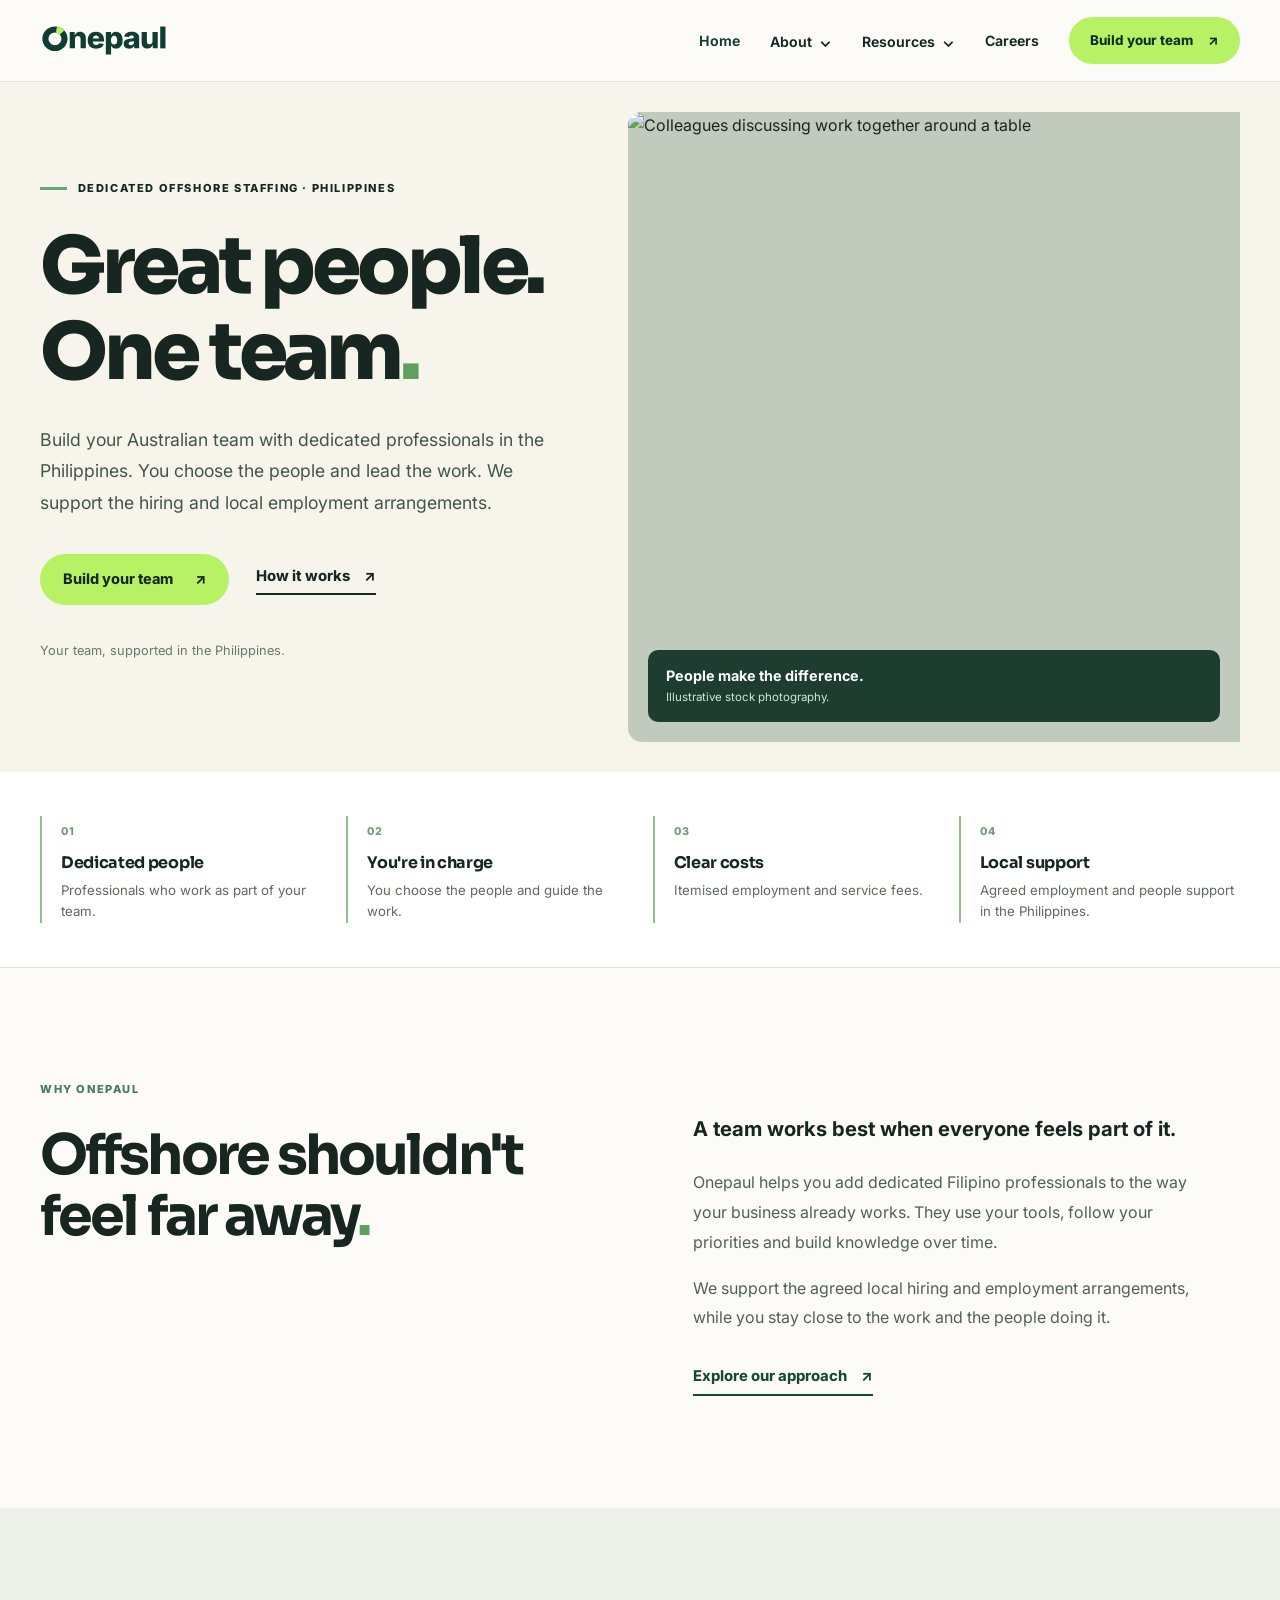
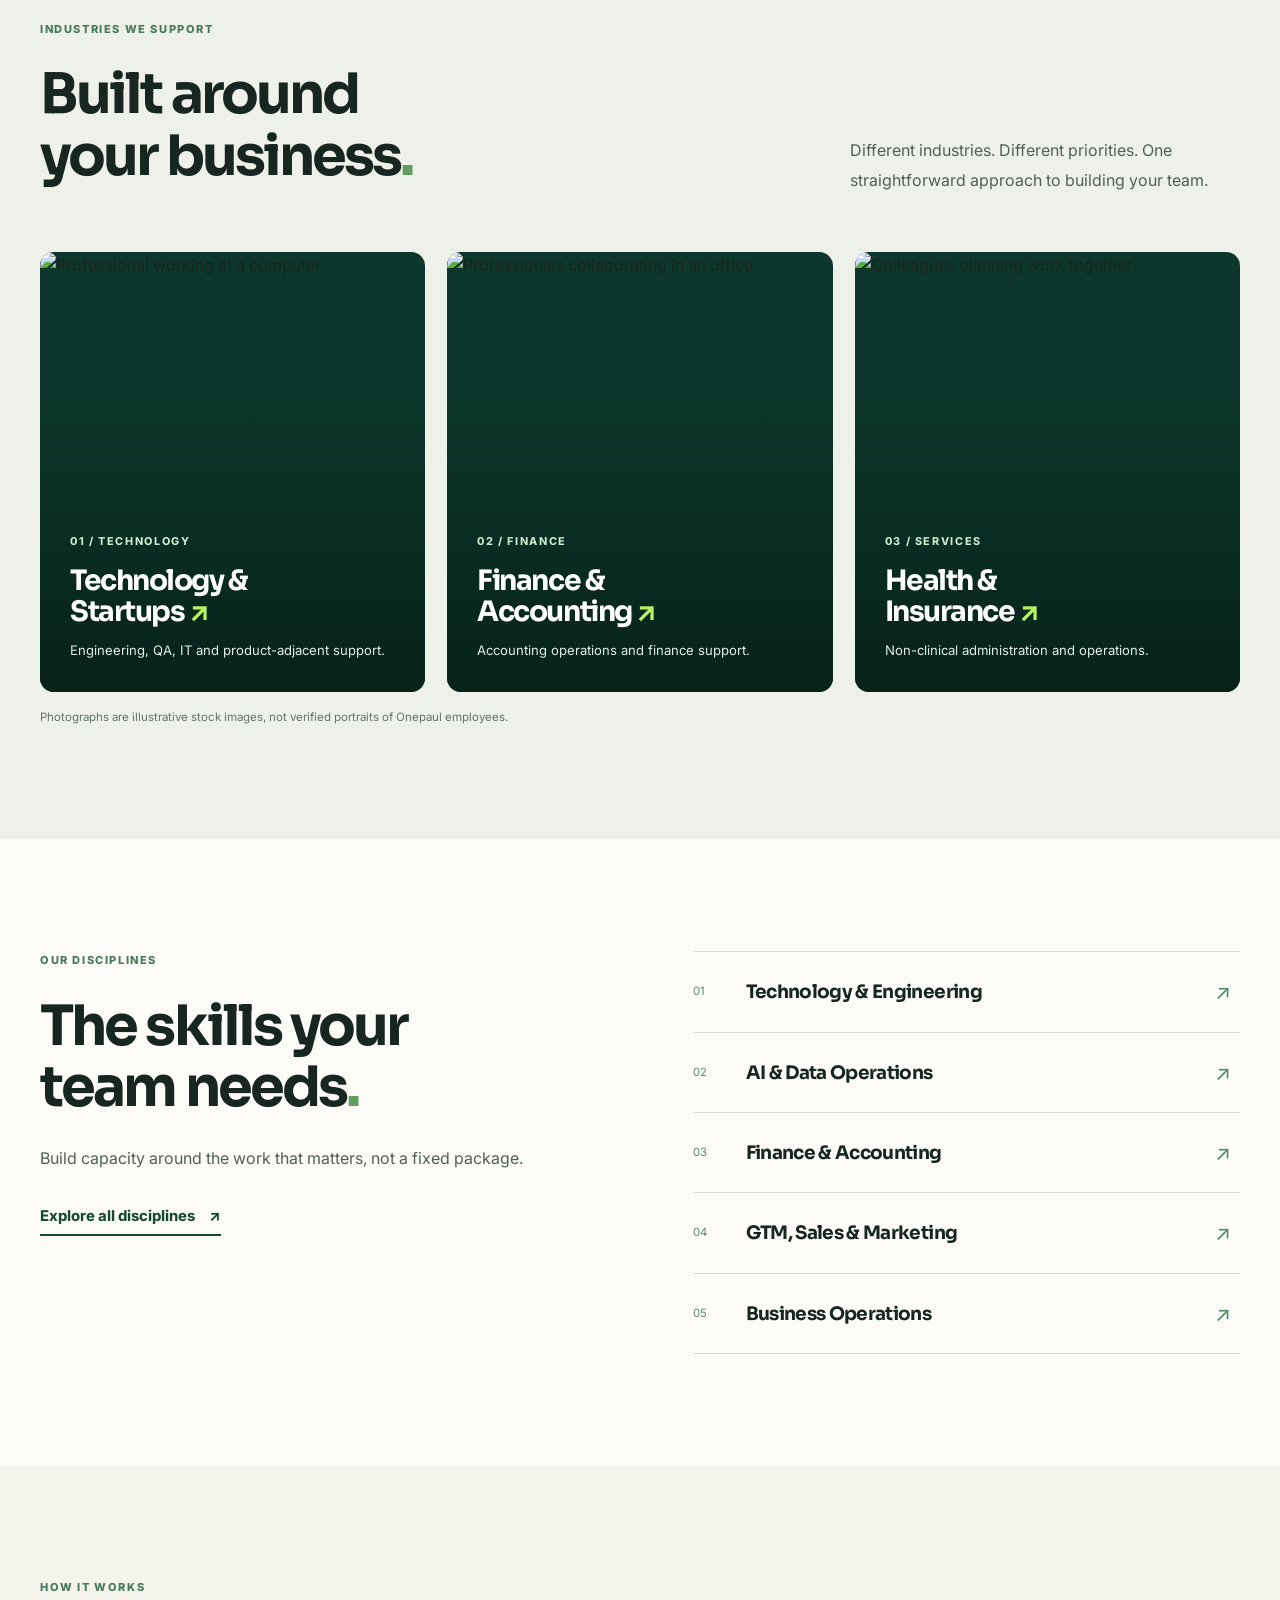
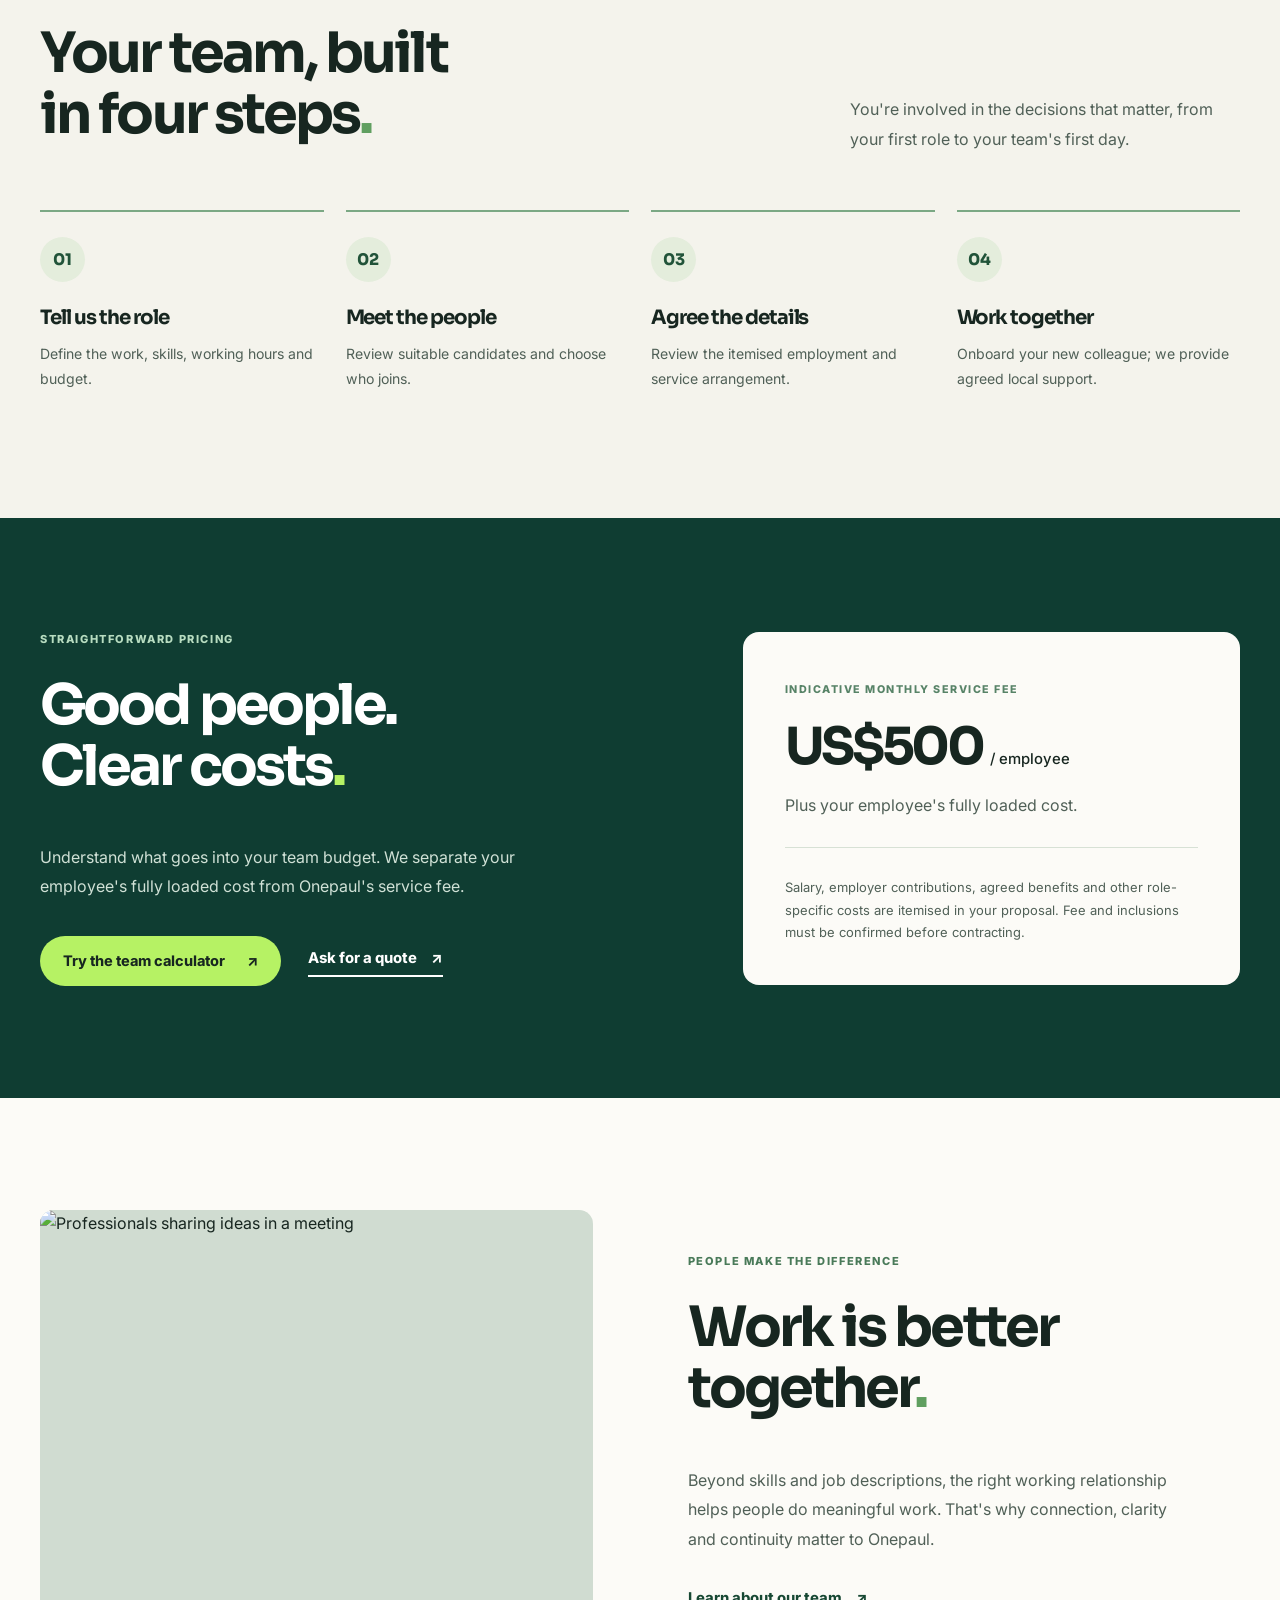
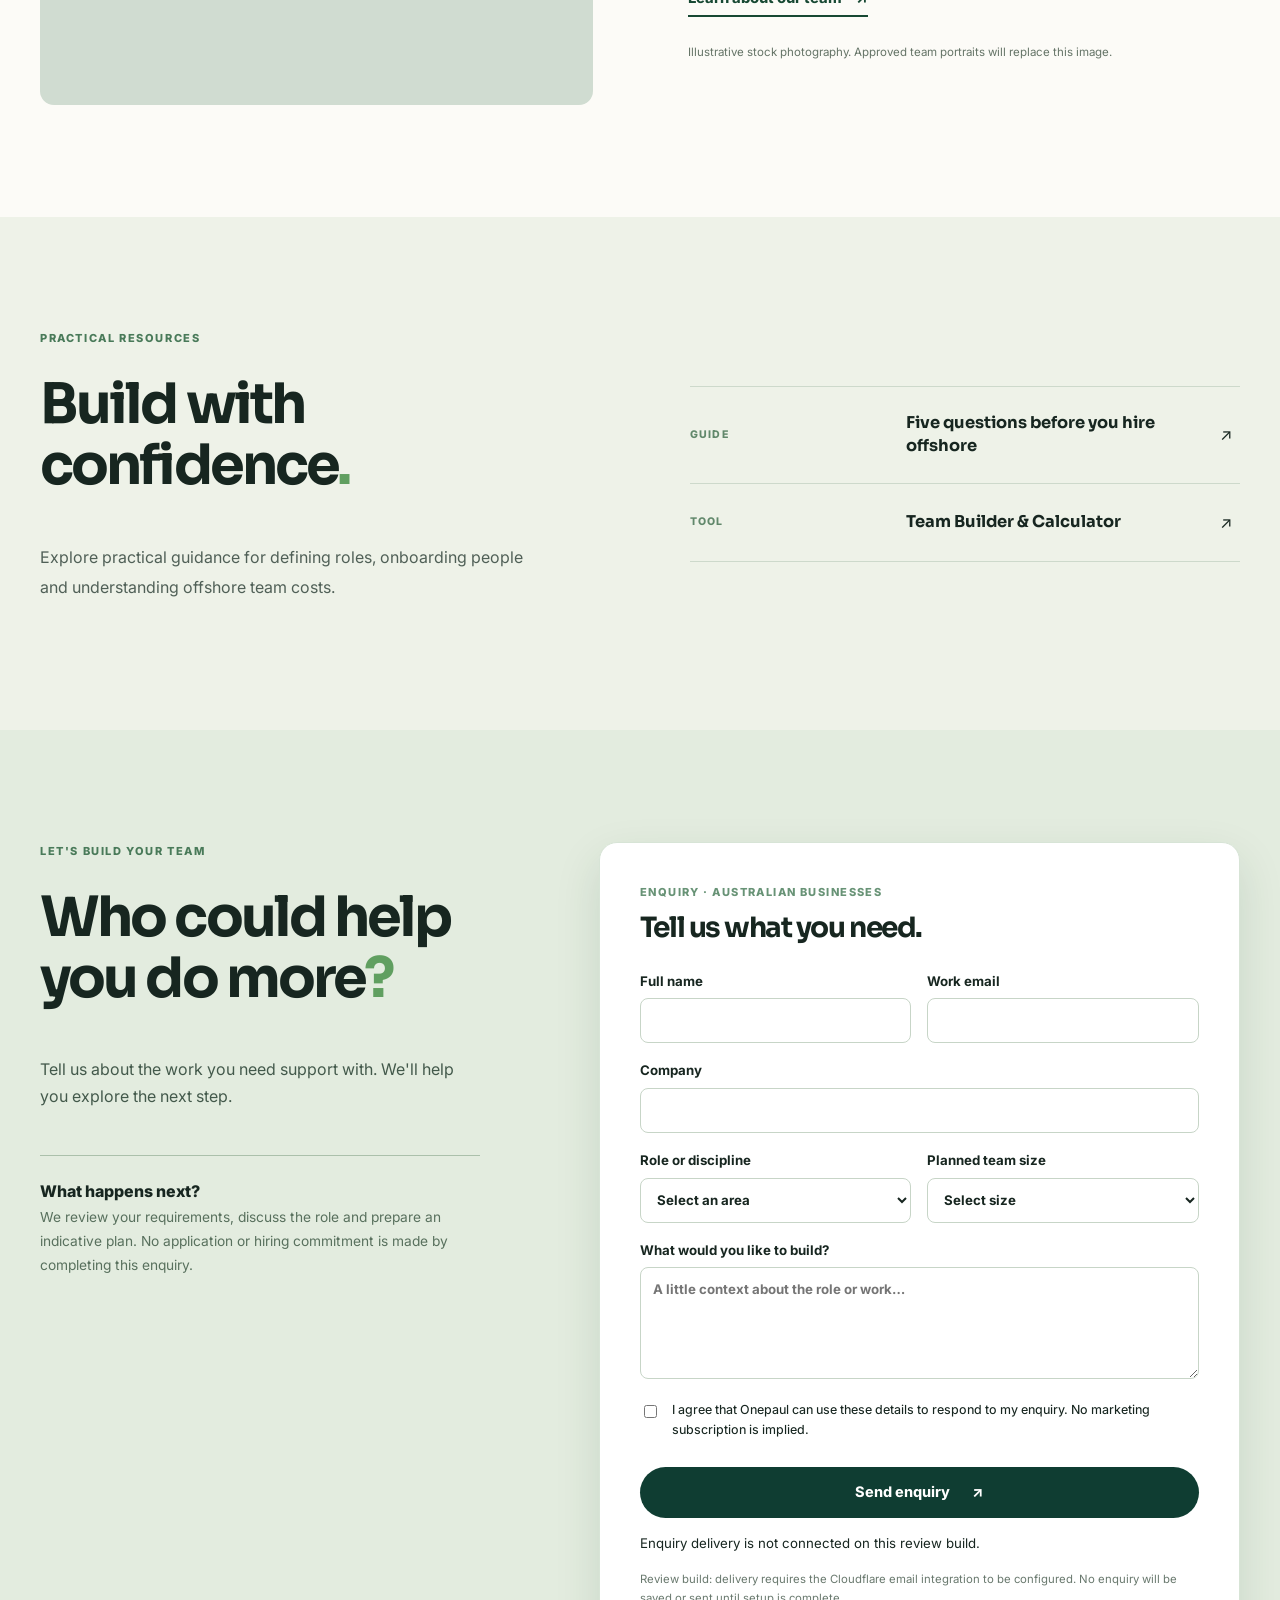
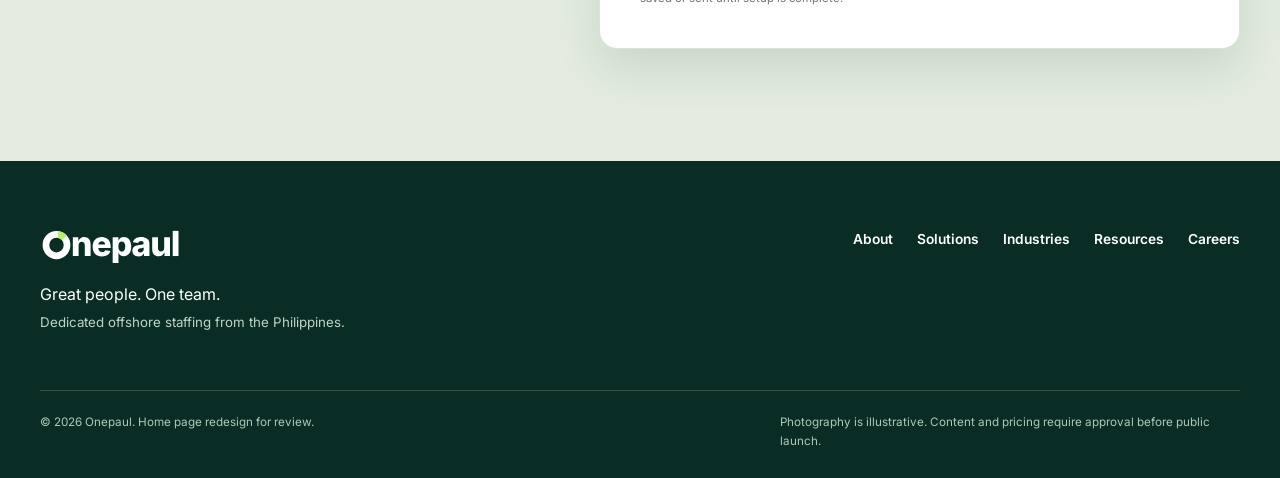
==== index.html @ d045f64d "Prepare homepage canonical, social metadata and organisation schema for marketing" ====
<!doctype html>
<html lang="en-AU"><head>
<meta charset="utf-8"><meta name="viewport" content="width=device-width, initial-scale=1">
<meta name="theme-color" content="#0f3d32">
<title>Dedicated Offshore Staffing in the Philippines | Onepaul</title>
<meta name="description" content="Build your Australian team with dedicated professionals in the Philippines. Onepaul helps you hire, employ and support the right people.">
<meta property="og:type" content="website"><meta property="og:title" content="Onepaul | Great people. One team."><meta property="og:description" content="Dedicated offshore staffing, built around your business.">
<link rel="canonical" href="https://onepaul.net/">
<meta property="og:url" content="https://onepaul.net/">
<meta property="og:site_name" content="Onepaul">
<meta property="og:locale" content="en_AU">
<meta name="twitter:card" content="summary">
<link rel="preconnect" href="https://images.pexels.com" crossorigin>
<script type="application/ld+json">{"@context":"https://schema.org","@type":"Organization","name":"Onepaul","url":"https://onepaul.net/","description":"Dedicated offshore staffing connecting Australian businesses with Philippines-based professionals."}</script>
<link rel="icon" type="image/svg+xml" href="/assets/brandmark.svg">
<link rel="preconnect" href="https://fonts.googleapis.com"><link rel="preconnect" href="https://fonts.gstatic.com" crossorigin>
<link href="https://fonts.googleapis.com/css2?family=Inter:wght@400;500;600;700&family=Sora:wght@400;500;600;700;800&display=swap" rel="stylesheet">
<link rel="stylesheet" href="/home-redesign.css?v=1">
<script src="/home-redesign.js?v=1" defer></script>
</head><body>
<a class="skip-link" href="#main">Skip to content</a>
<header class="site-header">
  <div class="wrap header-inner">
    <a href="/" class="logo" aria-label="Onepaul, home"><img src="/assets/logo.svg" width="154" height="39" alt="Onepaul"></a>
    <button id="mobile-menu" class="mobile-trigger" type="button" aria-expanded="false" aria-controls="primary-nav"><span>Menu</span><span aria-hidden="true">☰</span></button>
    <nav id="primary-nav" aria-label="Main navigation">
      <a class="nav-link current" href="/" aria-current="page">Home</a>
      <details class="nav-group">
        <summary>About <span aria-hidden="true">⌄</span></summary>
        <div class="nav-panel">
          <div><span class="nav-label">OUR COMPANY</span><a href="/about/">About Onepaul</a><a href="/about/team/">Our Team</a><a href="/about/solutions/">Our Solutions</a><a href="/about/disciplines/">Our Disciplines</a></div>
          <div><span class="nav-label">INDUSTRIES</span><a href="/about/industries/">All industries</a><a href="/about/industries/technology-startups/">Technology &amp; Startups</a><a href="/about/industries/finance-accounting/">Finance &amp; Accounting</a><a href="/about/industries/health-insurance/">Health &amp; Insurance</a></div>
        </div>
      </details>
      <details class="nav-group resources-group">
        <summary>Resources <span aria-hidden="true">⌄</span></summary>
        <div class="nav-panel">
          <div><span class="nav-label">TOOLS &amp; IDEAS</span><a href="/resources/">Resources overview</a><a href="/resources/articles/">Articles &amp; Insights</a><a href="/resources/case-studies/">Case Studies</a><a href="/resources/team-builder/">Team Builder &amp; Calculator</a></div>
        </div>
      </details>
      <a class="nav-link" href="/careers/">Careers</a>
      <a class="nav-cta" href="#start">Build your team <span aria-hidden="true">↗</span></a>
    </nav>
  </div>
</header>
<main id="main">
<section class="hero" aria-labelledby="hero-title">
  <div class="wrap hero-grid">
    <div class="hero-copy">
      <p class="eyebrow"><span class="eyebrow-line"></span> DEDICATED OFFSHORE STAFFING · PHILIPPINES</p>
      <h1 id="hero-title">Great people.<br>One team<span class="dot">.</span></h1>
      <p class="hero-intro">Build your Australian team with dedicated professionals in the Philippines. You choose the people and lead the work. We support the hiring and local employment arrangements.</p>
      <div class="hero-actions"><a href="#start" class="btn btn-lime">Build your team <span aria-hidden="true">↗</span></a><a class="link-arrow" href="#how">How it works <span aria-hidden="true">↗</span></a></div>
      <p class="hero-note">Your team, supported in the Philippines.</p>
    </div>
    <div class="hero-visual">
      <img src="https://images.pexels.com/photos/7868973/pexels-photo-7868973.jpeg?auto=compress&amp;cs=tinysrgb&amp;w=1400" alt="Colleagues discussing work together around a table" fetchpriority="high">
      <div class="photo-caption">People make the difference. <span>Illustrative stock photography.</span></div>
    </div>
  </div>
</section>
<section class="benefits" aria-label="Why businesses choose Onepaul">
  <div class="wrap benefit-grid">
    <div><span class="benefit-number">01</span><h2>Dedicated people</h2><p>Professionals who work as part of your team.</p></div>
    <div><span class="benefit-number">02</span><h2>You're in charge</h2><p>You choose the people and guide the work.</p></div>
    <div><span class="benefit-number">03</span><h2>Clear costs</h2><p>Itemised employment and service fees.</p></div>
    <div><span class="benefit-number">04</span><h2>Local support</h2><p>Agreed employment and people support in the Philippines.</p></div>
  </div>
</section>
<section class="section section-why" id="why">
  <div class="wrap editorial-split">
    <div><p class="eyebrow dark">WHY ONEPAUL</p><h2>Offshore shouldn't<br>feel far away<span class="green-dot">.</span></h2></div>
    <div><p class="lead">A team works best when everyone feels part of it.</p><p>Onepaul helps you add dedicated Filipino professionals to the way your business already works. They use your tools, follow your priorities and build knowledge over time.</p><p>We support the agreed local hiring and employment arrangements, while you stay close to the work and the people doing it.</p><a class="inline-link" href="/about/solutions/">Explore our approach <span aria-hidden="true">↗</span></a></div>
  </div>
</section>
<section class="section industries" id="industries">
  <div class="wrap"><div class="section-heading"><div><p class="eyebrow dark">INDUSTRIES WE SUPPORT</p><h2>Built around<br>your business<span class="green-dot">.</span></h2></div><p>Different industries. Different priorities. One straightforward approach to building your team.</p></div>
    <div class="industry-grid">
      <a href="/about/industries/technology-startups/" class="industry-card"><img loading="lazy" src="https://images.pexels.com/photos/3866432/pexels-photo-3866432.jpeg?auto=compress&amp;cs=tinysrgb&amp;w=950" alt="Professional working at a computer"><div class="industry-card-copy"><span>01 / TECHNOLOGY</span><h3>Technology &amp;<br>Startups <span aria-hidden="true">↗</span></h3><p>Engineering, QA, IT and product-adjacent support.</p></div></a>
      <a href="/about/industries/finance-accounting/" class="industry-card"><img loading="lazy" src="https://images.pexels.com/photos/7640739/pexels-photo-7640739.jpeg?auto=compress&amp;cs=tinysrgb&amp;w=950" alt="Professionals collaborating in an office"><div class="industry-card-copy"><span>02 / FINANCE</span><h3>Finance &amp;<br>Accounting <span aria-hidden="true">↗</span></h3><p>Accounting operations and finance support.</p></div></a>
      <a href="/about/industries/health-insurance/" class="industry-card"><img loading="lazy" src="https://images.pexels.com/photos/8463175/pexels-photo-8463175.jpeg?auto=compress&amp;cs=tinysrgb&amp;w=950" alt="Colleagues planning work together"><div class="industry-card-copy"><span>03 / SERVICES</span><h3>Health &amp;<br>Insurance <span aria-hidden="true">↗</span></h3><p>Non-clinical administration and operations.</p></div></a>
    </div><p class="photo-legal">Photographs are illustrative stock images, not verified portraits of Onepaul employees.</p>
  </div>
</section>
<section class="section disciplines" id="disciplines">
  <div class="wrap editorial-split"><div><p class="eyebrow dark">OUR DISCIPLINES</p><h2>The skills your<br>team needs<span class="green-dot">.</span></h2><p>Build capacity around the work that matters, not a fixed package.</p><a href="/about/disciplines/" class="inline-link">Explore all disciplines <span aria-hidden="true">↗</span></a></div>
  <div class="discipline-list"><a href="/about/disciplines/"><span>01</span><strong>Technology &amp; Engineering</strong><span aria-hidden="true">↗</span></a><a href="/about/disciplines/"><span>02</span><strong>AI &amp; Data Operations</strong><span aria-hidden="true">↗</span></a><a href="/about/disciplines/"><span>03</span><strong>Finance &amp; Accounting</strong><span aria-hidden="true">↗</span></a><a href="/about/disciplines/"><span>04</span><strong>GTM, Sales &amp; Marketing</strong><span aria-hidden="true">↗</span></a><a href="/about/disciplines/"><span>05</span><strong>Business Operations</strong><span aria-hidden="true">↗</span></a></div></div>
</section>
<section class="section process" id="how"><div class="wrap">
  <div class="section-heading"><div><p class="eyebrow dark">HOW IT WORKS</p><h2>Your team, built<br>in four steps<span class="green-dot">.</span></h2></div><p>You're involved in the decisions that matter, from your first role to your team's first day.</p></div>
  <div class="steps"><div><span>01</span><h3>Tell us the role</h3><p>Define the work, skills, working hours and budget.</p></div><div><span>02</span><h3>Meet the people</h3><p>Review suitable candidates and choose who joins.</p></div><div><span>03</span><h3>Agree the details</h3><p>Review the itemised employment and service arrangement.</p></div><div><span>04</span><h3>Work together</h3><p>Onboard your new colleague; we provide agreed local support.</p></div></div>
</div></section>
<section class="section costs" id="pricing"><div class="wrap cost-layout"><div><p class="eyebrow light">STRAIGHTFORWARD PRICING</p><h2>Good people.<br>Clear costs<span class="dot">.</span></h2><p>Understand what goes into your team budget. We separate your employee's fully loaded cost from Onepaul's service fee.</p><div class="cost-actions"><a class="btn btn-lime" href="/resources/team-builder/">Try the team calculator <span aria-hidden="true">↗</span></a><a class="light-link" href="#start">Ask for a quote <span aria-hidden="true">↗</span></a></div></div>
<div class="price-card"><span>INDICATIVE MONTHLY SERVICE FEE</span><strong>US$500 <small>/ employee</small></strong><p>Plus your employee's fully loaded cost.</p><hr><p class="price-small">Salary, employer contributions, agreed benefits and other role-specific costs are itemised in your proposal. Fee and inclusions must be confirmed before contracting.</p></div></div></section>
<section class="section people"><div class="wrap people-layout"><div class="people-image"><img loading="lazy" src="https://images.pexels.com/photos/7640413/pexels-photo-7640413.jpeg?auto=compress&amp;cs=tinysrgb&amp;w=1150" alt="Professionals sharing ideas in a meeting"></div><div><p class="eyebrow dark">PEOPLE MAKE THE DIFFERENCE</p><h2>Work is better<br>together<span class="green-dot">.</span></h2><p>Beyond skills and job descriptions, the right working relationship helps people do meaningful work. That's why connection, clarity and continuity matter to Onepaul.</p><a href="/about/team/" class="inline-link">Learn about our team <span aria-hidden="true">↗</span></a><p class="photo-legal">Illustrative stock photography. Approved team portraits will replace this image.</p></div></div></section>
<section class="section insight"><div class="wrap insight-layout"><div><p class="eyebrow dark">PRACTICAL RESOURCES</p><h2>Build with<br>confidence<span class="green-dot">.</span></h2><p>Explore practical guidance for defining roles, onboarding people and understanding offshore team costs.</p></div><div class="resource-links"><a href="/resources/articles/"><span>GUIDE</span><strong>Five questions before you hire offshore</strong><span aria-hidden="true">↗</span></a><a href="/resources/team-builder/"><span>TOOL</span><strong>Team Builder &amp; Calculator</strong><span aria-hidden="true">↗</span></a></div></div></section>
<section class="section contact" id="start"><div class="wrap contact-layout"><div><p class="eyebrow dark">LET'S BUILD YOUR TEAM</p><h2>Who could help<br>you do more<span class="green-dot">?</span></h2><p>Tell us about the work you need support with. We'll help you explore the next step.</p><div class="contact-guide"><strong>What happens next?</strong><p>We review your requirements, discuss the role and prepare an indicative plan. No application or hiring commitment is made by completing this enquiry.</p></div></div>
<div class="form-card">
  <p class="form-kicker">ENQUIRY · AUSTRALIAN BUSINESSES</p><h3>Tell us what you need.</h3>
  <form id="enquiry-form" action="/api/enquiry" method="post" novalidate>
    <div class="form-row"><label>Full name <input name="name" type="text" autocomplete="name" minlength="2" maxlength="120" required></label><label>Work email <input name="email" type="email" autocomplete="email" maxlength="180" required></label></div>
    <label>Company <input name="company" type="text" autocomplete="organization" maxlength="160" required></label>
    <div class="form-row"><label>Role or discipline <select name="discipline" required><option value="">Select an area</option><option>Technology &amp; Engineering</option><option>AI &amp; Data Operations</option><option>Finance &amp; Accounting</option><option>GTM, Sales &amp; Marketing</option><option>Business Operations</option><option>Other</option></select></label><label>Planned team size <select name="size" required><option value="">Select size</option><option>1 person</option><option>2–5 people</option><option>6–10 people</option><option>11+ people</option><option>Still exploring</option></select></label></div>
    <label>What would you like to build? <textarea name="details" rows="4" maxlength="1500" placeholder="A little context about the role or work…" required></textarea></label>
    <div class="honeypot" aria-hidden="true"><label>Do not fill this field <input name="website" tabindex="-1" autocomplete="off"></label></div>
    <label class="consent"><input name="consent" type="checkbox" value="yes" required><span>I agree that Onepaul can use these details to respond to my enquiry. No marketing subscription is implied.</span></label>
    <button class="btn btn-green" type="submit">Send enquiry <span aria-hidden="true">↗</span></button><p id="form-status" class="form-status" role="status" aria-live="polite"></p>
    <p class="form-footnote">Review build: delivery requires the Cloudflare email integration to be configured. No enquiry will be saved or sent until setup is complete.</p>
  </form>
</div></div></section>
</main>
<footer class="site-footer"><div class="wrap footer-main"><div><a href="/"><img src="/assets/logo-white.svg" alt="Onepaul" width="170" height="43"></a><p>Great people. One team.</p><small>Dedicated offshore staffing from the Philippines.</small></div><div class="footer-nav"><a href="/about/">About</a><a href="/about/solutions/">Solutions</a><a href="/about/industries/">Industries</a><a href="/resources/">Resources</a><a href="/careers/">Careers</a></div></div><div class="wrap footer-bottom"><small>© 2026 Onepaul. Home page redesign for review.</small><small>Photography is illustrative. Content and pricing require approval before public launch.</small></div></footer>
</body></html>
---- home-redesign.css ----
:root{--forest:#0f3d32;--deep:#092f27;--lime:#b6f264;--ivory:#f7f4eb;--paper:#fcfbf7;--ink:#172620;--text:#506057;--stroke:#dde5da;--serif:none}
*{box-sizing:border-box}html{scroll-behavior:smooth;scroll-padding-top:85px}body{margin:0;background:var(--paper);color:var(--ink);font:16px/1.7 Inter,Arial,sans-serif}img{max-width:100%;display:block}a{color:inherit}button,input,textarea,select{font:inherit}button{cursor:pointer}h1,h2,h3,p{margin-top:0}h1,h2,h3{font-family:Sora,Inter,Arial,sans-serif;line-height:1.1;letter-spacing:-.052em}h1{font-size:clamp(3.65rem,6.15vw,6.4rem);font-weight:800}h2{font-size:clamp(2.45rem,4.35vw,4.55rem);font-weight:700}h3{font-size:1.35rem}.wrap{width:min(1200px,calc(100% - 64px));margin:0 auto}.skip-link{position:absolute;left:15px;top:-100px;padding:12px;background:var(--lime);z-index:1000}.skip-link:focus{top:8px}a:focus-visible,button:focus-visible,summary:focus-visible,input:focus-visible,select:focus-visible,textarea:focus-visible{outline:3px solid #86ad3f;outline-offset:3px}
.site-header{height:82px;position:sticky;top:0;background:rgba(252,251,247,.97);z-index:100;border-bottom:1px solid var(--stroke);backdrop-filter:blur(14px)}.header-inner{height:100%;display:flex;align-items:center;justify-content:space-between;gap:25px}.logo{flex-shrink:0}.logo img{width:154px;height:auto}.site-header nav{display:flex;align-items:center;gap:30px}.site-header .nav-link,.site-header summary{font-size:.88rem;font-weight:650;text-decoration:none;white-space:nowrap;list-style:none;cursor:pointer;line-height:1.5}.site-header summary::-webkit-details-marker{display:none}.site-header summary span{font-size:1rem;margin-left:4px}.site-header .nav-link:hover,.site-header summary:hover,.site-header summary:focus{color:#417d58}.site-header .current{color:var(--forest)}.nav-group{position:relative}.nav-group:not([open])>.nav-panel{display:none!important}.nav-group[open]>.nav-panel{position:absolute;z-index:110;top:calc(100% + 31px);left:-80px;min-width:540px;display:grid;grid-template-columns:1fr 1fr;gap:24px;padding:26px;background:white;border:1px solid #e0e9de;box-shadow:0 25px 55px #092f2724;border-radius:15px}.nav-group.resources-group[open]>.nav-panel{left:-70px;min-width:280px;grid-template-columns:1fr}.nav-panel>div{display:flex;flex-direction:column;gap:5px}.nav-label{font-size:.65rem;letter-spacing:.16em;color:#689072;font-weight:800;padding:4px 12px 12px}.nav-panel a{padding:10px 12px;text-decoration:none;font-size:.85rem;font-weight:600;line-height:1.45;border-radius:8px}.nav-panel a.subitem{font-weight:450;color:#59685e}.nav-panel a:hover{background:#edf4e8}.nav-cta{display:inline-flex;align-items:center;gap:15px;padding:12px 21px;background:var(--lime);border-radius:99px;color:var(--deep);font-size:.84rem;font-weight:750;text-decoration:none;white-space:nowrap}.nav-cta:hover,.btn-lime:hover{background:#a4e755}.mobile-trigger{display:none}
.hero{background:var(--ivory);overflow:hidden}.hero-grid{display:grid;grid-template-columns:49% 51%;gap:0;min-height:690px;align-items:center}.hero-copy{padding:84px 72px 85px 0}.eyebrow{font-size:.69rem;font-weight:800;letter-spacing:.145em;line-height:1.7;margin-bottom:26px}.eyebrow-line{display:inline-block;vertical-align:middle;width:27px;height:3px;background:#69a67e;margin-right:7px}.eyebrow.dark{color:#497a59}.eyebrow.light{color:#b7dcc0}.hero h1{margin:0 0 27px}.dot{color:var(--lime)}.hero .dot,.green-dot{color:#609f60}.hero-intro{font-size:1.105rem;max-width:540px;line-height:1.78;color:#425549}.hero-actions{display:flex;gap:27px;align-items:center;flex-wrap:wrap;margin:36px 0 35px}.btn{border:0;border-radius:999px;display:inline-flex;align-items:center;justify-content:center;gap:22px;padding:15px 23px;text-decoration:none;font-weight:750;font-size:.91rem;line-height:1.4;transition:background .18s,transform .18s}.btn:hover{transform:translateY(-2px)}.btn-lime{background:var(--lime);color:var(--ink)}.btn-green{background:var(--forest);color:white}.link-arrow,.inline-link,.light-link{display:inline-flex;align-items:center;gap:14px;text-decoration:none;font-weight:750;font-size:.93rem;border-bottom:2px solid currentColor;padding-bottom:4px}.hero-note{font-size:.8rem;color:#69786c}.hero-visual{position:relative;min-height:630px;height:calc(100% - 60px);overflow:hidden;border-radius:14px 0 0 14px;background:#c0cbbd}.hero-visual img{width:100%;height:100%;object-fit:cover;object-position:center 42%}.photo-caption{position:absolute;bottom:20px;left:20px;right:20px;background:rgba(7,42,30,.88);border-radius:10px;padding:14px 18px;color:white;font-size:.9rem;font-weight:700}.photo-caption span{display:block;font-weight:400;font-size:.72rem;color:#d4e5d6}
.benefits{background:white;border-bottom:1px solid var(--stroke)}.benefit-grid{display:grid;grid-template-columns:repeat(4,1fr);gap:25px;padding:44px 0}.benefit-grid>div{border-left:2px solid #8fc28c;padding-left:19px}.benefit-number{color:#739b77;font-size:.67rem;font-weight:800;letter-spacing:.1em}.benefit-grid h2{font-size:1rem;letter-spacing:-.02em;line-height:1.4;margin:9px 0 5px}.benefit-grid p{color:#5d6a61;font-size:.83rem;line-height:1.65;margin:0}.section{padding:112px 0}.editorial-split{display:grid;grid-template-columns:1fr 1fr;gap:105px}.editorial-split h2,.section-heading h2{margin:0 0 25px}.editorial-split>div:nth-child(2){padding-top:30px}.editorial-split p:not(.eyebrow),.section-heading>p,.people-layout>div:last-child>p:not(.eyebrow),.insight-layout>div>p:not(.eyebrow){max-width:510px;color:var(--text);line-height:1.86}.lead{font-weight:700;font-size:1.27rem!important;color:var(--ink)!important}.inline-link{color:#174833;margin-top:15px}.section-heading{display:flex;justify-content:space-between;align-items:end;gap:60px;margin-bottom:40px}.section-heading>p{max-width:390px}
.industries{background:#edf1e9}.industry-grid{display:grid;grid-template-columns:repeat(3,1fr);gap:22px}.industry-card{display:block;position:relative;height:440px;overflow:hidden;border-radius:14px;background:#0d372c;text-decoration:none;isolation:isolate}.industry-card:after{content:"";position:absolute;inset:0;background:linear-gradient(0deg,rgba(6,32,24,.92),rgba(6,32,24,0) 67%);z-index:-1}.industry-card img{position:absolute;width:100%;height:100%;inset:0;object-fit:cover;object-position:center;z-index:-2;transition:transform .4s}.industry-card:hover img{transform:scale(1.04)}.industry-card-copy{position:absolute;bottom:0;left:0;right:0;padding:30px;color:white}.industry-card-copy>span{font-size:.68rem;font-weight:750;letter-spacing:.15em;color:#d1ecd1}.industry-card h3{font-size:clamp(1.5rem,2.2vw,2.18rem);margin:12px 0}.industry-card h3 span{color:var(--lime)}.industry-card p{font-size:.82rem;margin:0;color:#e3eee6}.photo-legal{font-size:.72rem!important;color:#657467!important;margin:16px 0 0}
.disciplines .editorial-split>div:nth-child(2){padding:0}.discipline-list a{display:grid;grid-template-columns:40px 1fr 25px;align-items:center;gap:13px;border-bottom:1px solid #d4dfd4;padding:22px 0;text-decoration:none}.discipline-list a:first-child{border-top:1px solid #d4dfd4}.discipline-list a>span:first-child{font-size:.71rem;color:#628970}.discipline-list strong{font-family:Sora;font-size:clamp(.94rem,1.45vw,1.16rem);letter-spacing:-.035em}.discipline-list a>span:last-child{color:#4c8c61;font-size:1.3rem}.discipline-list a:hover{color:#3c8c51}
.process{background:#f4f3ec}.steps{display:grid;grid-template-columns:repeat(4,1fr);gap:22px}.steps>div{border-top:2px solid #7ba884;padding-top:25px}.steps span{display:inline-flex;align-items:center;justify-content:center;width:45px;height:45px;border-radius:50%;background:#e4eddc;font-family:Sora;font-weight:750;color:#215339}.steps h3{margin:25px 0 12px;font-size:1.24rem}.steps p{font-size:.88rem;color:var(--text);line-height:1.8}
.costs{background:var(--forest);color:white}.cost-layout{display:grid;grid-template-columns:1.1fr .9fr;gap:95px;align-items:center}.costs h2{color:white}.costs .dot{color:var(--lime)}.cost-layout>div:first-child>p:not(.eyebrow){color:#d0e1d6;max-width:500px;line-height:1.8}.cost-actions{display:flex;align-items:center;gap:27px;margin-top:35px;flex-wrap:wrap}.light-link{color:white}.price-card{background:var(--paper);border-radius:16px;padding:42px;color:var(--ink)}.price-card>span{font-weight:800;font-size:.67rem;letter-spacing:.14em;color:#578367}.price-card strong{display:block;font-family:Sora;font-size:clamp(2.7rem,4vw,3.8rem);letter-spacing:-.065em;line-height:1.2;margin:15px 0}.price-card strong small{font-family:Inter;font-size:.93rem;font-weight:500;letter-spacing:0}.price-card>p{color:var(--text);margin-bottom:0}.price-card hr{border:none;border-top:1px solid #d7e1d5;margin:28px 0}.price-card .price-small{font-size:.81rem}
.people-layout{display:grid;grid-template-columns:1fr 1fr;gap:95px;align-items:center}.people-image{height:495px;border-radius:14px;overflow:hidden;background:#d0dcd1}.people-image img{width:100%;height:100%;object-fit:cover}.people-layout>div:last-child .photo-legal{margin-top:25px}
.insight{background:#eef2e8}.insight-layout{display:grid;grid-template-columns:1fr 1fr;gap:100px;align-items:center}.resource-links a{display:grid;grid-template-columns:1fr 1.5fr 20px;align-items:center;gap:20px;text-decoration:none;padding:25px 0;border-bottom:1px solid #cdd9cb}.resource-links a:first-child{border-top:1px solid #cdd9cb}.resource-links a>span:first-child{font-size:.66rem;letter-spacing:.11em;color:#61886b;font-weight:800}.resource-links a strong{font-family:Sora;font-size:1.02rem;line-height:1.4}.resource-links a:hover{color:#3e8353}
.contact{background:#e3ecdF}.contact-layout{display:grid;grid-template-columns:.85fr 1.15fr;gap:85px;align-items:start}.contact-layout>div:first-child>p:not(.eyebrow){max-width:420px;color:#43594b}.contact-guide{margin-top:45px;border-top:1px solid #abc0ab;padding-top:22px;max-width:440px}.contact-guide strong{font-weight:800}.contact-guide p{color:#58705d;font-size:.86rem;line-height:1.75}.form-card{background:white;border:1px solid #d7e4d6;border-radius:18px;padding:40px;box-shadow:0 18px 45px #0a3d2920}.form-kicker{color:#689376;font-size:.69rem;font-weight:800;letter-spacing:.13em}.form-card h3{font-size:1.75rem;margin-bottom:26px}.form-card label{display:block;font-size:.83rem;font-weight:700;margin-bottom:16px}.form-row{display:grid;grid-template-columns:1fr 1fr;gap:16px}.form-card input:not([type=checkbox]),.form-card textarea,.form-card select{display:block;width:100%;margin-top:6px;min-height:45px;border:1px solid #c7d5c7;border-radius:8px;background:#fff;padding:10px 12px;color:var(--ink)}.form-card textarea{resize:vertical}.form-card input:focus,.form-card select:focus,.form-card textarea:focus{border-color:#327d4f}.honeypot{position:absolute;left:-10000px;opacity:0}.form-card .consent{display:flex;gap:12px;align-items:flex-start;font-size:.78rem;line-height:1.6;font-weight:450;margin-top:21px}.consent input{margin-top:5px;accent-color:var(--forest)}.form-card button{width:100%;margin-top:7px}.form-status{font-size:.83rem;line-height:1.5;margin:16px 0 0}.form-status.error{color:#9c2727}.form-status.ok{color:#166438}.form-footnote{margin:16px 0 0;font-size:.71rem;color:#69796e;line-height:1.7}
.site-footer{background:#092d24;color:white;padding:67px 0 28px}.footer-main{display:flex;justify-content:space-between;gap:45px}.footer-main img{width:170px;height:auto;margin-bottom:15px}.footer-main p{margin:0}.footer-main small{color:#bed5c6}.footer-nav{display:flex;align-items:flex-start;flex-wrap:wrap;gap:24px}.footer-nav a{text-decoration:none;font-size:.86rem;font-weight:600}.footer-nav a:hover{color:var(--lime)}.footer-bottom{display:flex;justify-content:space-between;gap:30px;border-top:1px solid #38574a;margin-top:55px;padding-top:22px;color:#afc9b8}.footer-bottom small{font-size:.73rem;line-height:1.6;max-width:460px}
@media(max-width:1060px){.site-header nav{gap:16px}.wrap{width:min(1200px,calc(100% - 48px))}.hero-copy{padding-right:40px}.hero-grid{min-height:620px}.hero-visual{min-height:540px}.editorial-split,.cost-layout,.contact-layout{gap:52px}.people-layout,.insight-layout{gap:60px}.section{padding:90px 0}}
@media(max-width:820px){.site-header{height:72px}.header-inner{position:relative}.logo img{width:136px}.mobile-trigger{display:flex;gap:10px;align-items:center;padding:9px 13px;border:1px solid #cadaca;border-radius:9px;background:white;color:var(--deep);font-weight:750;font-size:.86rem}.site-header nav{display:none;position:absolute;top:calc(100% + 1px);right:-24px;left:-24px;max-height:calc(100dvh - 72px);overflow-y:auto;background:var(--paper);padding:16px 24px 28px;box-shadow:0 20px 35px #082b2028;align-items:stretch;flex-direction:column;gap:0}.site-header nav.is-open{display:flex}.site-header .nav-link,.site-header summary{padding:13px 10px;font-size:1rem;border-bottom:1px solid #e0e7de}.nav-group[open]>.nav-panel,.nav-group.resources-group[open]>.nav-panel{position:static;display:block;min-width:0;box-shadow:none;border:0;background:#eff3ea;padding:9px;margin-bottom:8px}.nav-panel>div{display:flex}.nav-label{padding:13px 10px 3px}.nav-panel a{padding:10px}.nav-cta{align-self:stretch;justify-content:center;margin-top:15px}.hero-grid{grid-template-columns:1fr;min-height:0}.hero-copy{padding:75px 0 30px}.hero h1{font-size:clamp(3.5rem,9vw,5.4rem)}.hero-visual{height:420px;min-height:0;border-radius:14px 14px 0 0;margin-bottom:40px}.benefit-grid{grid-template-columns:repeat(2,1fr)}.industry-grid{gap:12px}.industry-card{height:350px}.industry-card-copy{padding:19px}.industry-card h3{font-size:1.55rem}.industry-card p{font-size:.75rem}.editorial-split,.cost-layout,.people-layout,.insight-layout,.contact-layout{grid-template-columns:1fr;gap:32px}.editorial-split>div:nth-child(2){padding:0}.people-image{height:410px}.contact-layout{gap:30px}}
@media(max-width:620px){.wrap{width:calc(100% - 36px)}.section{padding:70px 0}.eyebrow{font-size:.63rem}.hero-copy{padding:55px 0 15px}.hero h1{font-size:clamp(3.2rem,13vw,4.3rem)}.hero-intro{font-size:1.03rem}.hero-actions{gap:18px;margin:27px 0}.hero-visual{height:370px;margin-bottom:30px}.benefit-grid{gap:20px;padding:32px 0}.benefit-grid h2{font-size:.95rem}.benefit-grid p{font-size:.77rem}.section-heading{display:block;margin-bottom:27px}.industry-grid{grid-template-columns:1fr;gap:14px}.industry-card{height:330px}.industry-card h3{font-size:2rem}.discipline-list strong{font-size:.96rem}.steps{grid-template-columns:1fr 1fr;gap:25px}.steps h3{font-size:1.1rem}.cost-actions{gap:20px}.price-card{padding:28px}.people-image{height:340px}.resource-links a{grid-template-columns:1fr 20px;gap:10px}.resource-links a>span:first-child{grid-column:1/-1}.form-card{padding:24px}.form-row{grid-template-columns:1fr;gap:0}.footer-main,.footer-bottom{display:block}.footer-nav{margin-top:35px}.footer-bottom small{display:block;margin:10px 0}}
@media(max-width:380px){.steps,.benefit-grid{grid-template-columns:1fr}.hero-visual{height:285px}}
@media(prefers-reduced-motion:reduce){html{scroll-behavior:auto}*,*:before,*:after{transition:none!important;animation:none!important}}
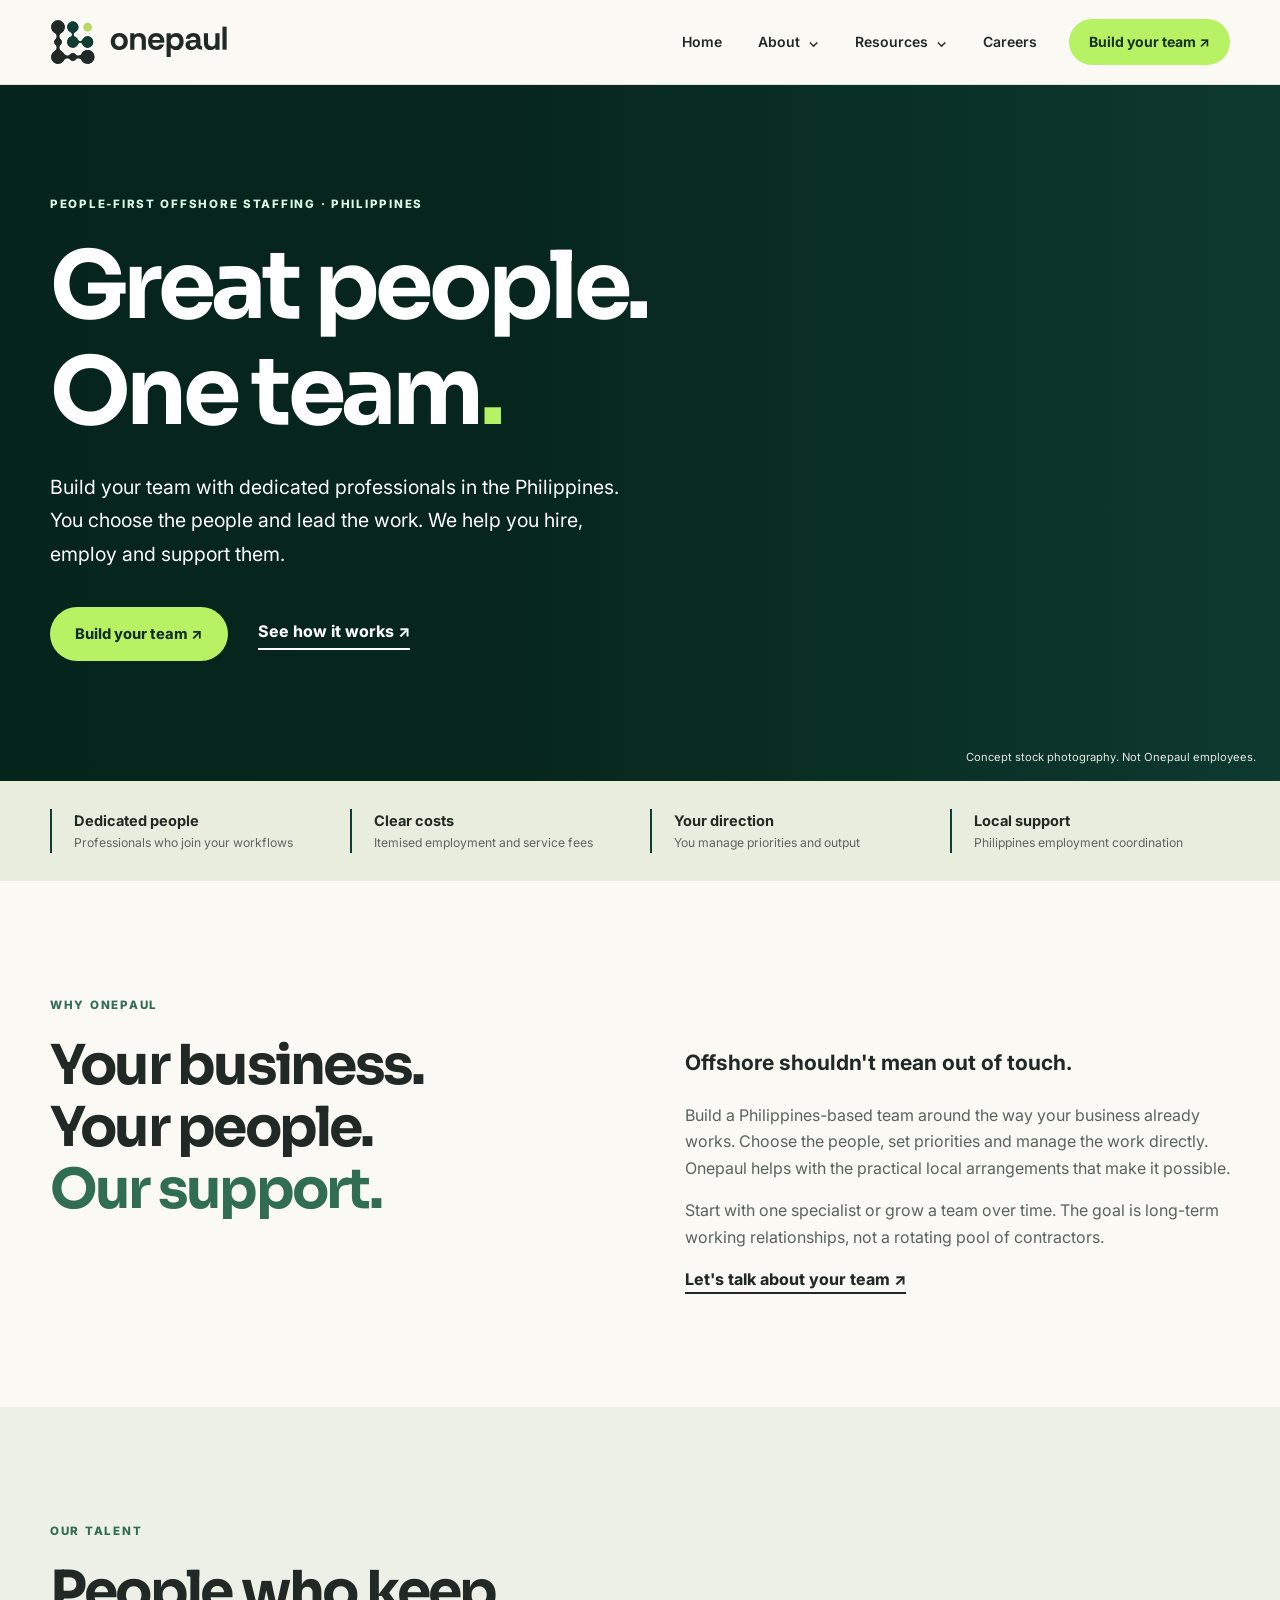
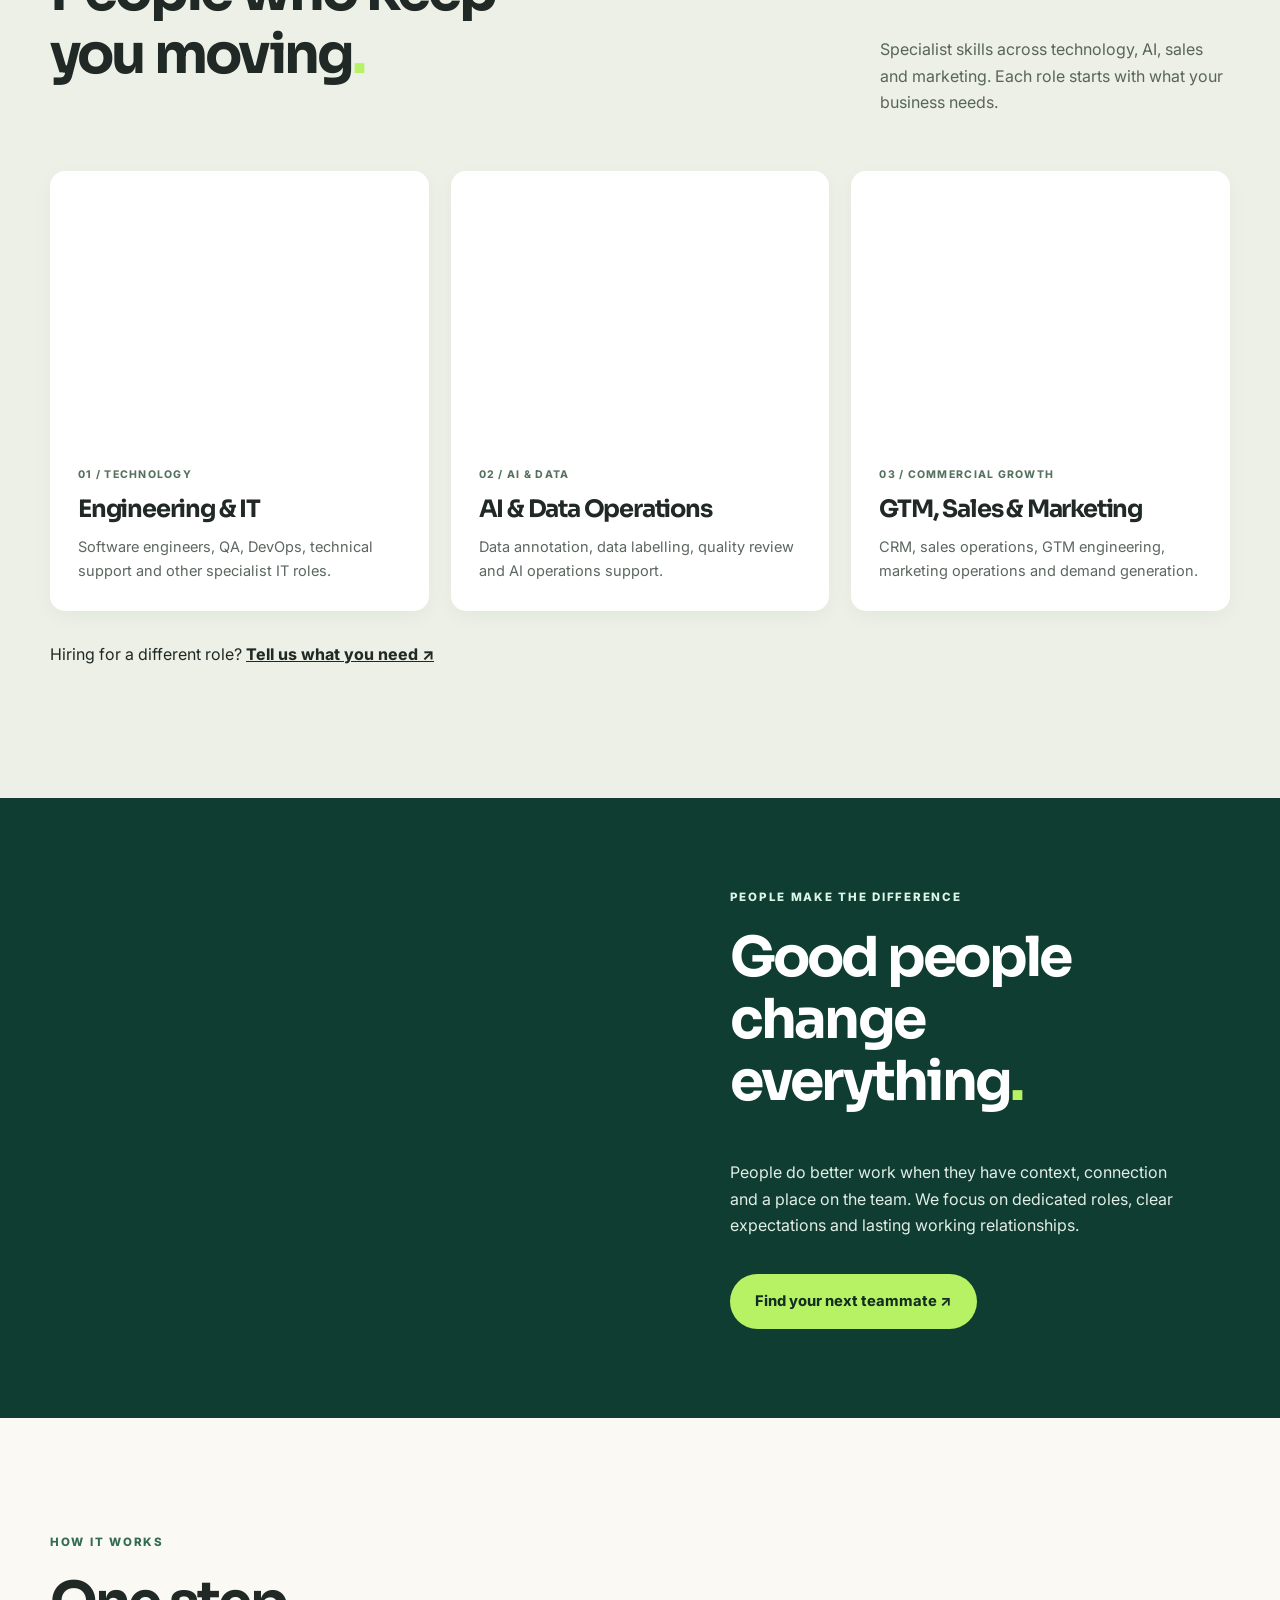
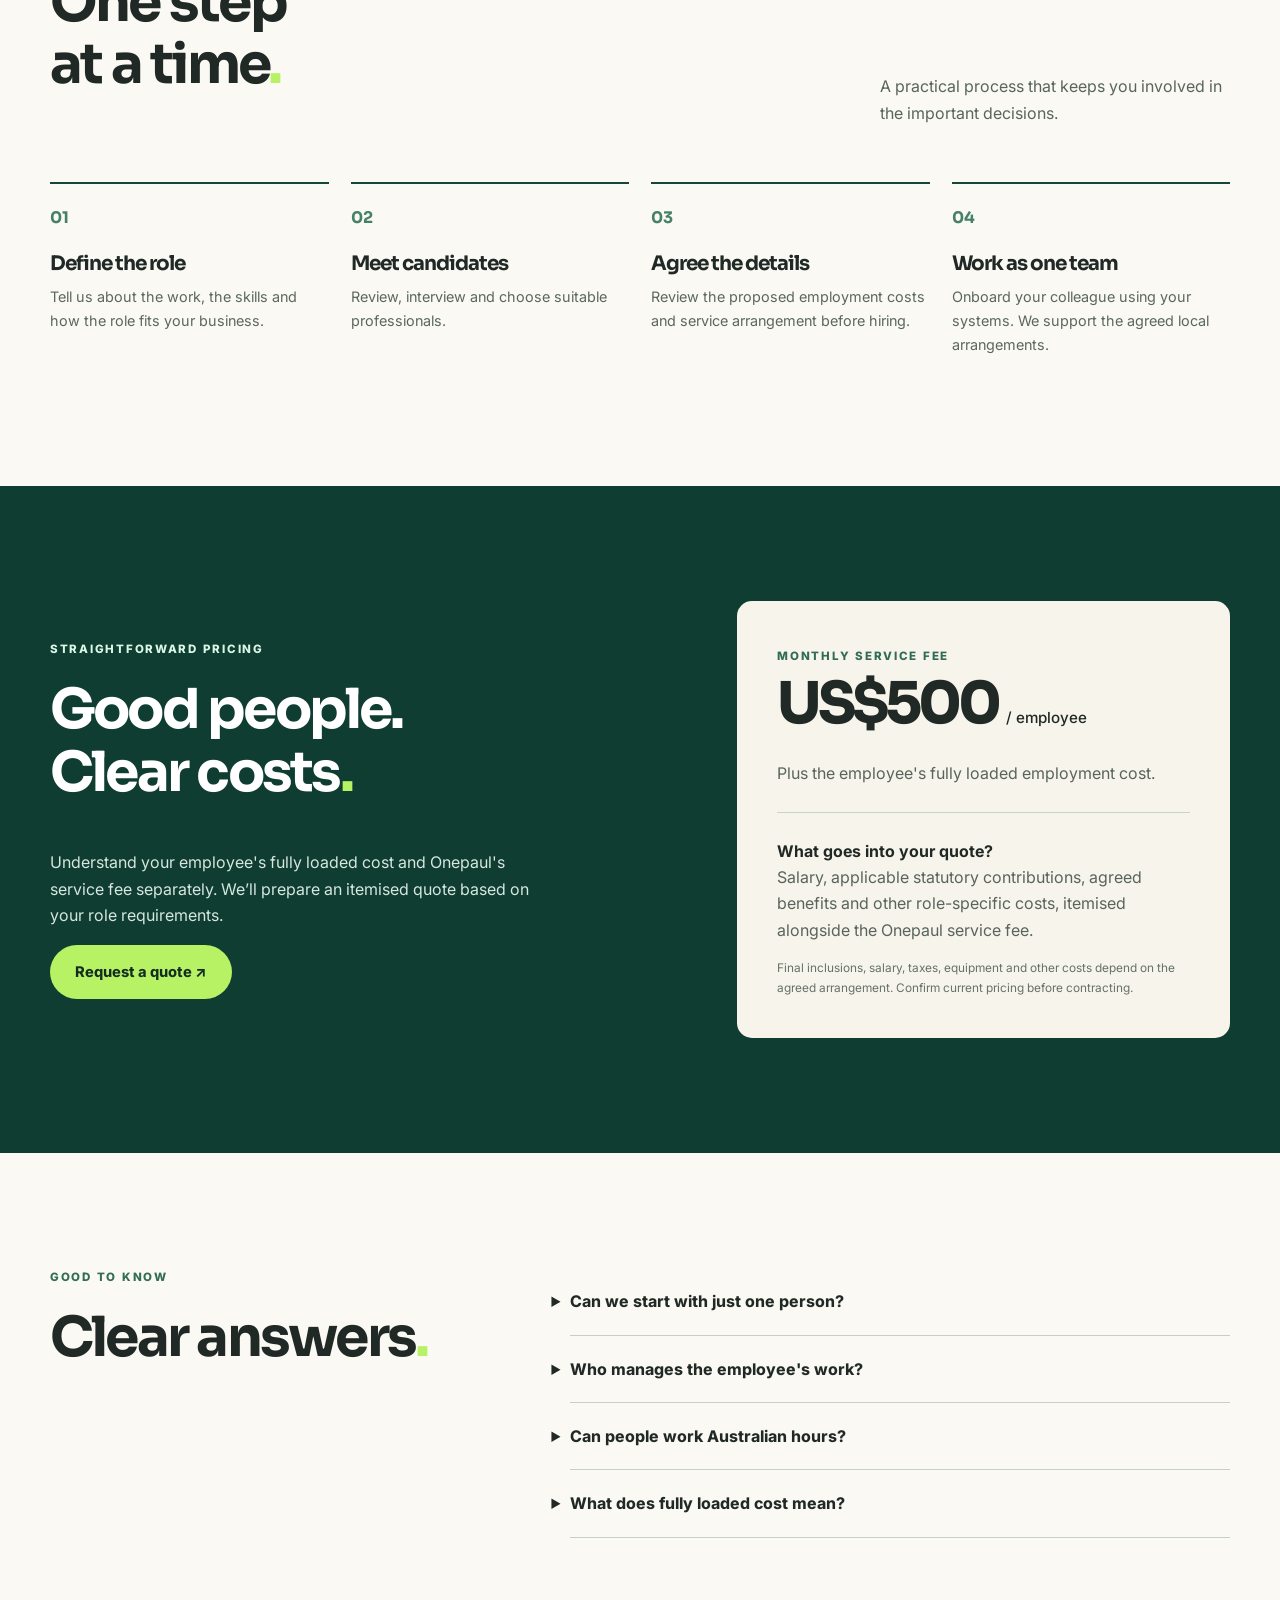
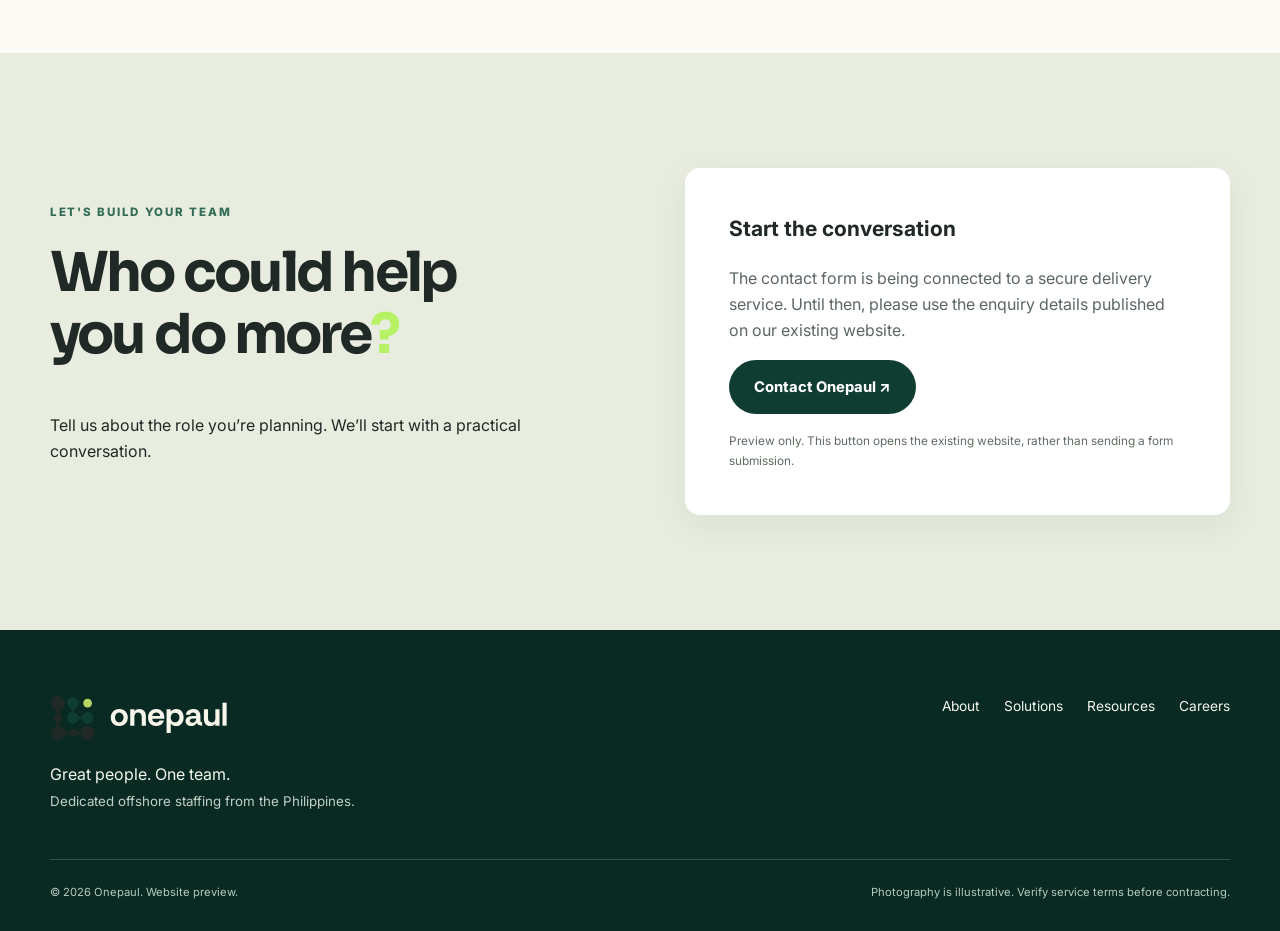
==== commit 0095ad85: "Unify responsive navigation across all pages and remove conflicting menu overrides" ====
--- a/index.html
+++ b/index.html
@@ -1,113 +1,34 @@
 <!doctype html>
-<html lang="en-AU"><head>
-<meta charset="utf-8"><meta name="viewport" content="width=device-width, initial-scale=1">
-<meta name="theme-color" content="#0f3d32">
-<title>Dedicated Offshore Staffing in the Philippines | Onepaul</title>
-<meta name="description" content="Build your Australian team with dedicated professionals in the Philippines. Onepaul helps you hire, employ and support the right people.">
-<meta property="og:type" content="website"><meta property="og:title" content="Onepaul | Great people. One team."><meta property="og:description" content="Dedicated offshore staffing, built around your business.">
-<link rel="canonical" href="https://onepaul.net/">
-<meta property="og:url" content="https://onepaul.net/">
-<meta property="og:site_name" content="Onepaul">
-<meta property="og:locale" content="en_AU">
-<meta name="twitter:card" content="summary">
-<link rel="preconnect" href="https://images.pexels.com" crossorigin>
-<script type="application/ld+json">{"@context":"https://schema.org","@type":"Organization","name":"Onepaul","url":"https://onepaul.net/","description":"Dedicated offshore staffing connecting Australian businesses with Philippines-based professionals."}</script>
-<link rel="icon" type="image/svg+xml" href="/assets/brandmark.svg">
+<html lang="en-AU">
+<head>
+<meta charset="utf-8"><meta name="viewport" content="width=device-width,initial-scale=1">
+<meta name="theme-color" content="#103D32">
+<title>Onepaul | Dedicated Offshore Staffing for Australian Businesses</title>
+<meta name="description" content="Build dedicated teams in the Philippines with Onepaul. Technology, AI, sales and marketing professionals. Your people, your priorities, our support.">
+<meta property="og:title" content="Onepaul | Great people. One team.">
+<meta property="og:description" content="Dedicated offshore staffing from the Philippines for growing Australian businesses.">
+<link rel="icon" href="/assets/brandmark.svg" type="image/svg+xml">
 <link rel="preconnect" href="https://fonts.googleapis.com"><link rel="preconnect" href="https://fonts.gstatic.com" crossorigin>
 <link href="https://fonts.googleapis.com/css2?family=Inter:wght@400;500;600;700&family=Sora:wght@400;500;600;700;800&display=swap" rel="stylesheet">
-<link rel="stylesheet" href="/home-redesign.css?v=1">
-<script src="/home-redesign.js?v=1" defer></script>
-</head><body>
-<a class="skip-link" href="#main">Skip to content</a>
-<header class="site-header">
-  <div class="wrap header-inner">
-    <a href="/" class="logo" aria-label="Onepaul, home"><img src="/assets/logo.svg" width="154" height="39" alt="Onepaul"></a>
-    <button id="mobile-menu" class="mobile-trigger" type="button" aria-expanded="false" aria-controls="primary-nav"><span>Menu</span><span aria-hidden="true">☰</span></button>
-    <nav id="primary-nav" aria-label="Main navigation">
-      <a class="nav-link current" href="/" aria-current="page">Home</a>
-      <details class="nav-group">
-        <summary>About <span aria-hidden="true">⌄</span></summary>
-        <div class="nav-panel">
-          <div><span class="nav-label">OUR COMPANY</span><a href="/about/">About Onepaul</a><a href="/about/team/">Our Team</a><a href="/about/solutions/">Our Solutions</a><a href="/about/disciplines/">Our Disciplines</a></div>
-          <div><span class="nav-label">INDUSTRIES</span><a href="/about/industries/">All industries</a><a href="/about/industries/technology-startups/">Technology &amp; Startups</a><a href="/about/industries/finance-accounting/">Finance &amp; Accounting</a><a href="/about/industries/health-insurance/">Health &amp; Insurance</a></div>
-        </div>
-      </details>
-      <details class="nav-group resources-group">
-        <summary>Resources <span aria-hidden="true">⌄</span></summary>
-        <div class="nav-panel">
-          <div><span class="nav-label">TOOLS &amp; IDEAS</span><a href="/resources/">Resources overview</a><a href="/resources/articles/">Articles &amp; Insights</a><a href="/resources/case-studies/">Case Studies</a><a href="/resources/team-builder/">Team Builder &amp; Calculator</a></div>
-        </div>
-      </details>
-      <a class="nav-link" href="/careers/">Careers</a>
-      <a class="nav-cta" href="#start">Build your team <span aria-hidden="true">↗</span></a>
-    </nav>
-  </div>
-</header>
-<main id="main">
-<section class="hero" aria-labelledby="hero-title">
-  <div class="wrap hero-grid">
-    <div class="hero-copy">
-      <p class="eyebrow"><span class="eyebrow-line"></span> DEDICATED OFFSHORE STAFFING · PHILIPPINES</p>
-      <h1 id="hero-title">Great people.<br>One team<span class="dot">.</span></h1>
-      <p class="hero-intro">Build your Australian team with dedicated professionals in the Philippines. You choose the people and lead the work. We support the hiring and local employment arrangements.</p>
-      <div class="hero-actions"><a href="#start" class="btn btn-lime">Build your team <span aria-hidden="true">↗</span></a><a class="link-arrow" href="#how">How it works <span aria-hidden="true">↗</span></a></div>
-      <p class="hero-note">Your team, supported in the Philippines.</p>
-    </div>
-    <div class="hero-visual">
-      <img src="https://images.pexels.com/photos/7868973/pexels-photo-7868973.jpeg?auto=compress&amp;cs=tinysrgb&amp;w=1400" alt="Colleagues discussing work together around a table" fetchpriority="high">
-      <div class="photo-caption">People make the difference. <span>Illustrative stock photography.</span></div>
-    </div>
-  </div>
-</section>
-<section class="benefits" aria-label="Why businesses choose Onepaul">
-  <div class="wrap benefit-grid">
-    <div><span class="benefit-number">01</span><h2>Dedicated people</h2><p>Professionals who work as part of your team.</p></div>
-    <div><span class="benefit-number">02</span><h2>You're in charge</h2><p>You choose the people and guide the work.</p></div>
-    <div><span class="benefit-number">03</span><h2>Clear costs</h2><p>Itemised employment and service fees.</p></div>
-    <div><span class="benefit-number">04</span><h2>Local support</h2><p>Agreed employment and people support in the Philippines.</p></div>
-  </div>
-</section>
-<section class="section section-why" id="why">
-  <div class="wrap editorial-split">
-    <div><p class="eyebrow dark">WHY ONEPAUL</p><h2>Offshore shouldn't<br>feel far away<span class="green-dot">.</span></h2></div>
-    <div><p class="lead">A team works best when everyone feels part of it.</p><p>Onepaul helps you add dedicated Filipino professionals to the way your business already works. They use your tools, follow your priorities and build knowledge over time.</p><p>We support the agreed local hiring and employment arrangements, while you stay close to the work and the people doing it.</p><a class="inline-link" href="/about/solutions/">Explore our approach <span aria-hidden="true">↗</span></a></div>
-  </div>
-</section>
-<section class="section industries" id="industries">
-  <div class="wrap"><div class="section-heading"><div><p class="eyebrow dark">INDUSTRIES WE SUPPORT</p><h2>Built around<br>your business<span class="green-dot">.</span></h2></div><p>Different industries. Different priorities. One straightforward approach to building your team.</p></div>
-    <div class="industry-grid">
-      <a href="/about/industries/technology-startups/" class="industry-card"><img loading="lazy" src="https://images.pexels.com/photos/3866432/pexels-photo-3866432.jpeg?auto=compress&amp;cs=tinysrgb&amp;w=950" alt="Professional working at a computer"><div class="industry-card-copy"><span>01 / TECHNOLOGY</span><h3>Technology &amp;<br>Startups <span aria-hidden="true">↗</span></h3><p>Engineering, QA, IT and product-adjacent support.</p></div></a>
-      <a href="/about/industries/finance-accounting/" class="industry-card"><img loading="lazy" src="https://images.pexels.com/photos/7640739/pexels-photo-7640739.jpeg?auto=compress&amp;cs=tinysrgb&amp;w=950" alt="Professionals collaborating in an office"><div class="industry-card-copy"><span>02 / FINANCE</span><h3>Finance &amp;<br>Accounting <span aria-hidden="true">↗</span></h3><p>Accounting operations and finance support.</p></div></a>
-      <a href="/about/industries/health-insurance/" class="industry-card"><img loading="lazy" src="https://images.pexels.com/photos/8463175/pexels-photo-8463175.jpeg?auto=compress&amp;cs=tinysrgb&amp;w=950" alt="Colleagues planning work together"><div class="industry-card-copy"><span>03 / SERVICES</span><h3>Health &amp;<br>Insurance <span aria-hidden="true">↗</span></h3><p>Non-clinical administration and operations.</p></div></a>
-    </div><p class="photo-legal">Photographs are illustrative stock images, not verified portraits of Onepaul employees.</p>
-  </div>
-</section>
-<section class="section disciplines" id="disciplines">
-  <div class="wrap editorial-split"><div><p class="eyebrow dark">OUR DISCIPLINES</p><h2>The skills your<br>team needs<span class="green-dot">.</span></h2><p>Build capacity around the work that matters, not a fixed package.</p><a href="/about/disciplines/" class="inline-link">Explore all disciplines <span aria-hidden="true">↗</span></a></div>
-  <div class="discipline-list"><a href="/about/disciplines/"><span>01</span><strong>Technology &amp; Engineering</strong><span aria-hidden="true">↗</span></a><a href="/about/disciplines/"><span>02</span><strong>AI &amp; Data Operations</strong><span aria-hidden="true">↗</span></a><a href="/about/disciplines/"><span>03</span><strong>Finance &amp; Accounting</strong><span aria-hidden="true">↗</span></a><a href="/about/disciplines/"><span>04</span><strong>GTM, Sales &amp; Marketing</strong><span aria-hidden="true">↗</span></a><a href="/about/disciplines/"><span>05</span><strong>Business Operations</strong><span aria-hidden="true">↗</span></a></div></div>
-</section>
-<section class="section process" id="how"><div class="wrap">
-  <div class="section-heading"><div><p class="eyebrow dark">HOW IT WORKS</p><h2>Your team, built<br>in four steps<span class="green-dot">.</span></h2></div><p>You're involved in the decisions that matter, from your first role to your team's first day.</p></div>
-  <div class="steps"><div><span>01</span><h3>Tell us the role</h3><p>Define the work, skills, working hours and budget.</p></div><div><span>02</span><h3>Meet the people</h3><p>Review suitable candidates and choose who joins.</p></div><div><span>03</span><h3>Agree the details</h3><p>Review the itemised employment and service arrangement.</p></div><div><span>04</span><h3>Work together</h3><p>Onboard your new colleague; we provide agreed local support.</p></div></div>
-</div></section>
-<section class="section costs" id="pricing"><div class="wrap cost-layout"><div><p class="eyebrow light">STRAIGHTFORWARD PRICING</p><h2>Good people.<br>Clear costs<span class="dot">.</span></h2><p>Understand what goes into your team budget. We separate your employee's fully loaded cost from Onepaul's service fee.</p><div class="cost-actions"><a class="btn btn-lime" href="/resources/team-builder/">Try the team calculator <span aria-hidden="true">↗</span></a><a class="light-link" href="#start">Ask for a quote <span aria-hidden="true">↗</span></a></div></div>
-<div class="price-card"><span>INDICATIVE MONTHLY SERVICE FEE</span><strong>US$500 <small>/ employee</small></strong><p>Plus your employee's fully loaded cost.</p><hr><p class="price-small">Salary, employer contributions, agreed benefits and other role-specific costs are itemised in your proposal. Fee and inclusions must be confirmed before contracting.</p></div></div></section>
-<section class="section people"><div class="wrap people-layout"><div class="people-image"><img loading="lazy" src="https://images.pexels.com/photos/7640413/pexels-photo-7640413.jpeg?auto=compress&amp;cs=tinysrgb&amp;w=1150" alt="Professionals sharing ideas in a meeting"></div><div><p class="eyebrow dark">PEOPLE MAKE THE DIFFERENCE</p><h2>Work is better<br>together<span class="green-dot">.</span></h2><p>Beyond skills and job descriptions, the right working relationship helps people do meaningful work. That's why connection, clarity and continuity matter to Onepaul.</p><a href="/about/team/" class="inline-link">Learn about our team <span aria-hidden="true">↗</span></a><p class="photo-legal">Illustrative stock photography. Approved team portraits will replace this image.</p></div></div></section>
-<section class="section insight"><div class="wrap insight-layout"><div><p class="eyebrow dark">PRACTICAL RESOURCES</p><h2>Build with<br>confidence<span class="green-dot">.</span></h2><p>Explore practical guidance for defining roles, onboarding people and understanding offshore team costs.</p></div><div class="resource-links"><a href="/resources/articles/"><span>GUIDE</span><strong>Five questions before you hire offshore</strong><span aria-hidden="true">↗</span></a><a href="/resources/team-builder/"><span>TOOL</span><strong>Team Builder &amp; Calculator</strong><span aria-hidden="true">↗</span></a></div></div></section>
-<section class="section contact" id="start"><div class="wrap contact-layout"><div><p class="eyebrow dark">LET'S BUILD YOUR TEAM</p><h2>Who could help<br>you do more<span class="green-dot">?</span></h2><p>Tell us about the work you need support with. We'll help you explore the next step.</p><div class="contact-guide"><strong>What happens next?</strong><p>We review your requirements, discuss the role and prepare an indicative plan. No application or hiring commitment is made by completing this enquiry.</p></div></div>
-<div class="form-card">
-  <p class="form-kicker">ENQUIRY · AUSTRALIAN BUSINESSES</p><h3>Tell us what you need.</h3>
-  <form id="enquiry-form" action="/api/enquiry" method="post" novalidate>
-    <div class="form-row"><label>Full name <input name="name" type="text" autocomplete="name" minlength="2" maxlength="120" required></label><label>Work email <input name="email" type="email" autocomplete="email" maxlength="180" required></label></div>
-    <label>Company <input name="company" type="text" autocomplete="organization" maxlength="160" required></label>
-    <div class="form-row"><label>Role or discipline <select name="discipline" required><option value="">Select an area</option><option>Technology &amp; Engineering</option><option>AI &amp; Data Operations</option><option>Finance &amp; Accounting</option><option>GTM, Sales &amp; Marketing</option><option>Business Operations</option><option>Other</option></select></label><label>Planned team size <select name="size" required><option value="">Select size</option><option>1 person</option><option>2–5 people</option><option>6–10 people</option><option>11+ people</option><option>Still exploring</option></select></label></div>
-    <label>What would you like to build? <textarea name="details" rows="4" maxlength="1500" placeholder="A little context about the role or work…" required></textarea></label>
-    <div class="honeypot" aria-hidden="true"><label>Do not fill this field <input name="website" tabindex="-1" autocomplete="off"></label></div>
-    <label class="consent"><input name="consent" type="checkbox" value="yes" required><span>I agree that Onepaul can use these details to respond to my enquiry. No marketing subscription is implied.</span></label>
-    <button class="btn btn-green" type="submit">Send enquiry <span aria-hidden="true">↗</span></button><p id="form-status" class="form-status" role="status" aria-live="polite"></p>
-    <p class="form-footnote">Review build: delivery requires the Cloudflare email integration to be configured. No enquiry will be saved or sent until setup is complete.</p>
-  </form>
-</div></div></section>
+<link rel="stylesheet" href="/styles.css?v=20261117-5"><link rel="stylesheet" href="/navigation.css?v=20261122-1">
+</head>
+<body>
+<header class="op-header"><div class="shell op-bar"><a class="op-brand" href="/" aria-label="Onepaul home"><img src="/assets/logo.svg" alt="Onepaul" width="180" height="46"></a><button class="op-menu-toggle" type="button" aria-controls="op-navigation" aria-expanded="false"><span>Menu</span><span aria-hidden="true">☰</span></button><nav id="op-navigation" class="op-navigation" aria-label="Main navigation"><a class="op-top-link" href="/">Home</a><details class="op-dropdown"><summary>About <span aria-hidden="true">⌄</span></summary><div class="op-panel op-panel-about"><div><a href="/about/">About Onepaul</a><a href="/about/team/">Our Team</a><a href="/about/solutions/">Our Solutions</a><a href="/about/disciplines/">Our Disciplines</a></div><div><a class="op-industry-title" href="/about/industries/">Industries We Support</a><a href="/about/industries/technology-startups/">Technology &amp; Startups</a><a href="/about/industries/finance-accounting/">Finance &amp; Accounting</a><a href="/about/industries/health-insurance/">Health &amp; Insurance</a></div></div></details><details class="op-dropdown"><summary>Resources <span aria-hidden="true">⌄</span></summary><div class="op-panel op-panel-resources"><a href="/resources/">Resources Overview</a><a href="/resources/articles/">Articles &amp; Insights</a><a href="/resources/case-studies/">Case Studies</a><a href="/resources/team-builder/">Team Builder &amp; Calculator</a></div></details><a class="op-top-link" href="/careers/">Careers</a><a class="op-nav-action" href="/#contact">Build your team ↗</a></nav></div></header>
+<main id="top">
+<section class="hero"><div class="hero-photo" role="img" aria-label="Professionals collaborating around a laptop"></div><div class="hero-overlay"></div><div class="shell hero-inner"><div class="hero-copy"><p class="eyebrow light">PEOPLE-FIRST OFFSHORE STAFFING · PHILIPPINES</p><h1>Great people.<br>One team<span class="lime">.</span></h1><p>Build your team with dedicated professionals in the Philippines. You choose the people and lead the work. We help you hire, employ and support them.</p><div class="actions"><a class="button button-lime" href="#contact">Build your team ↗</a><a class="text-link hero-link" href="#process">See how it works ↗</a></div></div></div><small class="photo-disclosure">Concept stock photography. Not Onepaul employees.</small></section>
+<section class="promises"><div class="shell promises-inner"><div><strong>Dedicated people</strong><span>Professionals who join your workflows</span></div><div><strong>Clear costs</strong><span>Itemised employment and service fees</span></div><div><strong>Your direction</strong><span>You manage priorities and output</span></div><div><strong>Local support</strong><span>Philippines employment coordination</span></div></div></section>
+<section class="section" id="why"><div class="shell split"><div><p class="eyebrow">WHY ONEPAUL</p><h2>Your business.<br>Your people.<br><em>Our support.</em></h2></div><div class="body-copy"><p class="lead">Offshore shouldn't mean out of touch.</p><p>Build a Philippines-based team around the way your business already works. Choose the people, set priorities and manage the work directly. Onepaul helps with the practical local arrangements that make it possible.</p><p>Start with one specialist or grow a team over time. The goal is long-term working relationships, not a rotating pool of contractors.</p><a class="text-link" href="#contact">Let's talk about your team ↗</a></div></div></section>
+<section class="section talent" id="talent"><div class="shell"><div class="section-head"><div><p class="eyebrow">OUR TALENT</p><h2>People who keep<br>you moving<span class="lime">.</span></h2></div><p>Specialist skills across technology, AI, sales and marketing. Each role starts with what your business needs.</p></div><div class="cards">
+<article class="talent-card"><div class="talent-photo photo-tech" role="img" aria-label="Professional working at a computer"></div><div class="talent-description"><span>01 / TECHNOLOGY</span><h3>Engineering &amp; IT</h3><p>Software engineers, QA, DevOps, technical support and other specialist IT roles.</p></div></article>
+<article class="talent-card"><div class="talent-photo photo-data" role="img" aria-label="Colleagues discussing work in an office"></div><div class="talent-description"><span>02 / AI & DATA</span><h3>AI &amp; Data Operations</h3><p>Data annotation, data labelling, quality review and AI operations support.</p></div></article>
+<article class="talent-card"><div class="talent-photo photo-gtm" role="img" aria-label="Team collaborating around a table"></div><div class="talent-description"><span>03 / COMMERCIAL GROWTH</span><h3>GTM, Sales &amp; Marketing</h3><p>CRM, sales operations, GTM engineering, marketing operations and demand generation.</p></div></article>
+</div><p class="under-cards">Hiring for a different role? <a href="#contact">Tell us what you need ↗</a></p></div></section>
+<section class="people-panel"><div class="people-image" role="img" aria-label="Team members collaborating"></div><div class="people-message"><p class="eyebrow light">PEOPLE MAKE THE DIFFERENCE</p><h2>Good people<br>change everything<span class="lime">.</span></h2><p>People do better work when they have context, connection and a place on the team. We focus on dedicated roles, clear expectations and lasting working relationships.</p><a class="button button-lime" href="#contact">Find your next teammate ↗</a></div></section>
+<section class="section" id="process"><div class="shell"><div class="section-head"><div><p class="eyebrow">HOW IT WORKS</p><h2>One step<br>at a time<span class="lime">.</span></h2></div><p>A practical process that keeps you involved in the important decisions.</p></div><div class="steps"><article><b>01</b><h3>Define the role</h3><p>Tell us about the work, the skills and how the role fits your business.</p></article><article><b>02</b><h3>Meet candidates</h3><p>Review, interview and choose suitable professionals.</p></article><article><b>03</b><h3>Agree the details</h3><p>Review the proposed employment costs and service arrangement before hiring.</p></article><article><b>04</b><h3>Work as one team</h3><p>Onboard your colleague using your systems. We support the agreed local arrangements.</p></article></div></div></section>
+<section class="section pricing" id="pricing"><div class="shell pricing-grid"><div><p class="eyebrow light">STRAIGHTFORWARD PRICING</p><h2>Good people.<br>Clear costs<span class="lime">.</span></h2><p>Understand your employee's fully loaded cost and Onepaul's service fee separately. We’ll prepare an itemised quote based on your role requirements.</p><a class="button button-lime" href="#contact">Request a quote ↗</a></div><div class="price-card"><span class="eyebrow">MONTHLY SERVICE FEE</span><div class="amount">US$500 <small>/ employee</small></div><p>Plus the employee's fully loaded employment cost.</p><hr><strong>What goes into your quote?</strong><p>Salary, applicable statutory contributions, agreed benefits and other role-specific costs, itemised alongside the Onepaul service fee.</p><small>Final inclusions, salary, taxes, equipment and other costs depend on the agreed arrangement. Confirm current pricing before contracting.</small></div></div></section>
+<section class="section faq" id="questions"><div class="shell faq-grid"><div><p class="eyebrow">GOOD TO KNOW</p><h2>Clear answers<span class="lime">.</span></h2></div><div class="faq-items"><details><summary>Can we start with just one person?</summary><p>Yes. You can begin with a single dedicated role and add people as your needs evolve.</p></details><details><summary>Who manages the employee's work?</summary><p>Your business directs the day-to-day responsibilities and priorities. Onepaul supports the agreed local employment arrangements.</p></details><details><summary>Can people work Australian hours?</summary><p>We’ll discuss your preferred working hours when defining the role. Availability and any additional costs are agreed before hiring.</p></details><details><summary>What does fully loaded cost mean?</summary><p>Salary plus applicable employer contributions, benefits and other agreed employment expenses. These are itemised separately from the service fee.</p></details></div></div></section>
+<section class="section contact" id="contact"><div class="shell contact-grid"><div><p class="eyebrow">LET'S BUILD YOUR TEAM</p><h2>Who could help<br>you do more<span class="lime">?</span></h2><p>Tell us about the role you’re planning. We’ll start with a practical conversation.</p></div><div class="contact-card"><p class="lead">Start the conversation</p><p>The contact form is being connected to a secure delivery service. Until then, please use the enquiry details published on our existing website.</p><a class="button button-green" href="https://onepaul.net/" target="_blank" rel="noopener noreferrer">Contact Onepaul ↗</a><small>Preview only. This button opens the existing website, rather than sending a form submission.</small></div></div></section>
 </main>
-<footer class="site-footer"><div class="wrap footer-main"><div><a href="/"><img src="/assets/logo-white.svg" alt="Onepaul" width="170" height="43"></a><p>Great people. One team.</p><small>Dedicated offshore staffing from the Philippines.</small></div><div class="footer-nav"><a href="/about/">About</a><a href="/about/solutions/">Solutions</a><a href="/about/industries/">Industries</a><a href="/resources/">Resources</a><a href="/careers/">Careers</a></div></div><div class="wrap footer-bottom"><small>© 2026 Onepaul. Home page redesign for review.</small><small>Photography is illustrative. Content and pricing require approval before public launch.</small></div></footer>
+<footer><div class="shell footer-top"><div><a href="/"><img src="/assets/logo-white.svg" alt="Onepaul"></a><p>Great people. One team.</p><small>Dedicated offshore staffing from the Philippines.</small></div><div class="footer-links"><a href="/about/">About</a><a href="/about/solutions/">Solutions</a><a href="/resources/">Resources</a><a href="/careers/">Careers</a></div></div><div class="shell footer-bottom"><small>© 2026 Onepaul. Website preview.</small><small>Photography is illustrative. Verify service terms before contracting.</small></div></footer>
+<script src="/script.js?v=20261122-1"></script>
 </body></html>
--- a/styles.css
+++ b/styles.css
@@ -0,0 +1,113 @@
+:root{--green:#0f3d32;--forest:#092f27;--lime:#b6f264;--cream:#f7f4eb;--ink:#202925;--muted:#5b675f;--white:#fff;--radius:18px}*{box-sizing:border-box}html{scroll-behavior:smooth}body{margin:0;background:var(--cream);color:var(--ink);font:16px/1.7 Inter,Arial,sans-serif}h1,h2,h3,p{margin-top:0}h1,h2,h3{font-family:Sora,Inter,sans-serif;line-height:1.13;letter-spacing:-.05em}h1{font-size:clamp(3.4rem,7.3vw,7rem)}h2{font-size:clamp(2.3rem,4.3vw,4.6rem)}h3{font-size:1.5rem}a{color:inherit}button,input,textarea{font:inherit}button,a{ -webkit-tap-highlight-color:transparent}a:focus-visible,button:focus-visible,summary:focus-visible{outline:3px solid #75b529;outline-offset:4px}.shell{width:min(1180px,calc(100% - 48px));margin:auto}.header{position:sticky;top:0;z-index:30;background:rgba(247,244,235,.97);border-bottom:1px solid #d9e1d8;backdrop-filter:blur(15px)}.nav{height:82px;display:flex;align-items:center;justify-content:space-between;gap:30px}.brand img{display:block;width:155px;height:auto}.nav nav{display:flex;align-items:center;gap:27px}.nav nav a{text-decoration:none;font-size:.87rem;font-weight:650}.nav nav a:hover,.footer-links a:hover{color:#5f8234}.nav-action{background:var(--lime);border-radius:99px;padding:11px 19px}.menu-btn{display:none;border:1px solid #bac8bc;background:transparent;border-radius:8px;padding:8px 12px}.hero{min-height:660px;position:relative;isolation:isolate;display:flex;align-items:center;background:var(--green);color:white}.hero-photo,.hero-overlay{position:absolute;inset:0;z-index:-1}.hero-photo{background:url('https://images.pexels.com/photos/7653580/pexels-photo-7653580.jpeg?auto=compress&cs=tinysrgb&w=1800') center 44%/cover no-repeat}.hero-overlay{background:linear-gradient(90deg,rgba(5,35,26,.96),rgba(5,35,26,.87) 40%,rgba(5,35,26,.15))}.hero-inner{padding:110px 0 120px}.hero-copy{max-width:730px}.hero h1{margin:16px 0 26px}.hero-copy>p:not(.eyebrow){font-size:1.22rem;line-height:1.7;max-width:580px}.eyebrow{font-weight:800;letter-spacing:.15em;font-size:.72rem;color:#326c54;margin-bottom:20px}.eyebrow.light{color:#d9f6e6}.lime{color:var(--lime)}.actions{display:flex;align-items:center;gap:30px;flex-wrap:wrap;margin-top:36px}.button{display:inline-block;padding:15px 25px;border-radius:99px;text-decoration:none;font-weight:750;font-size:.92rem;transition:transform .2s,background .2s}.button:hover{transform:translateY(-2px)}.button-lime{background:var(--lime);color:#142d22}.button-green{background:var(--green);color:white}.text-link{text-decoration:none;font-weight:750;border-bottom:2px solid currentColor;padding-bottom:3px}.hero-link{color:white}.photo-disclosure{position:absolute;bottom:14px;right:24px;color:#e5e8df;font-size:.7rem}.promises{background:#e8eddd}.promises-inner{display:grid;grid-template-columns:repeat(4,1fr);gap:20px;padding:28px 0}.promises-inner>div{display:flex;flex-direction:column;padding-left:22px;border-left:2px solid var(--green)}.promises strong{font-size:.91rem}.promises span{font-size:.76rem;color:var(--muted)}.section{padding:115px 0;scroll-margin-top:80px}.split{display:grid;grid-template-columns:1fr 1fr;gap:90px;align-items:start}.split em{font-style:normal;color:#306d53}.body-copy{padding-top:50px}.body-copy p,.section-head>p{color:#58645c}.lead{font-size:1.32rem!important;color:var(--ink)!important;font-weight:700}.section-head{display:flex;align-items:end;justify-content:space-between;gap:40px;margin-bottom:40px}.section-head>p{max-width:350px}.talent{background:#ecf0e6}.cards{display:grid;grid-template-columns:repeat(3,1fr);gap:22px}.talent-card{border-radius:15px;overflow:hidden;background:white;box-shadow:0 6px 20px #1b38220a}.talent-photo{height:260px;background-position:center;background-size:cover}.photo-tech{background-image:url('https://images.pexels.com/photos/3866432/pexels-photo-3866432.jpeg?auto=compress&cs=tinysrgb&w=800')}.photo-data{background-image:url('https://images.pexels.com/photos/8101573/pexels-photo-8101573.jpeg?auto=compress&cs=tinysrgb&w=800')}.photo-gtm{background-image:url('https://images.pexels.com/photos/7653580/pexels-photo-7653580.jpeg?auto=compress&cs=tinysrgb&w=800')}.talent-description{padding:28px}.talent-description span{font-size:.66rem;color:#55715e;letter-spacing:.12em;font-weight:750}.talent-description h3{margin:10px 0 12px}.talent-description p{color:var(--muted);margin-bottom:0;font-size:.91rem}.under-cards{margin-top:30px}.under-cards a{font-weight:750}.people-panel{display:grid;grid-template-columns:1fr 1fr;background:var(--green);color:white;min-height:520px}.people-image{background:url('https://images.pexels.com/photos/8101573/pexels-photo-8101573.jpeg?auto=compress&cs=tinysrgb&w=1300') center/cover}.people-message{padding:clamp(45px,7vw,100px);align-self:center}.people-message p:not(.eyebrow){max-width:540px;color:#e1ede5}.people-message .button{margin-top:20px}.steps{display:grid;grid-template-columns:repeat(4,1fr);gap:22px}.steps article{border-top:2px solid #174739;padding-top:20px}.steps b{color:#478068;font:700 1rem Sora}.steps h3{font-size:1.25rem;margin:22px 0 10px}.steps p{font-size:.9rem;color:var(--muted)}.pricing{background:var(--green);color:white}.pricing-grid{display:grid;grid-template-columns:1.1fr .9fr;gap:85px;align-items:center}.pricing-grid>div:first-child>p:not(.eyebrow){color:#d6e7de;max-width:490px}.price-card{border-radius:15px;background:var(--cream);color:var(--ink);padding:40px}.price-card .eyebrow{margin-bottom:10px}.amount{font:750 clamp(2.6rem,4.5vw,4rem) Sora;letter-spacing:-.07em;white-space:nowrap;margin-bottom:20px}.amount small{font:500 .95rem Inter;letter-spacing:0}.price-card hr{border:0;border-top:1px solid #c9d4c7;margin:25px 0}.price-card p{color:#58645c}.price-card>small{color:#657268;display:block;font-size:.74rem}.faq-grid{display:grid;grid-template-columns:.8fr 1.2fr;gap:80px}.faq-items details{border-bottom:1px solid #c6d0c6;padding:20px 0}.faq-items summary{cursor:pointer;font-weight:750;list-style-position:outside}.faq-items p{color:var(--muted);margin:15px 0 0}.contact{background:#e8eddf}.contact-grid{display:grid;grid-template-columns:1fr 1fr;gap:90px;align-items:center}.contact-card{padding:44px;background:white;border-radius:15px;box-shadow:0 10px 35px #133d2410}.contact-card p{color:var(--muted)}.contact-card .lead{margin-bottom:18px}.contact-card small{display:block;font-size:.74rem;margin-top:18px;color:#606d61}footer{background:#092a22;color:#f3f7ed;padding:65px 0 30px}.footer-top{display:flex;justify-content:space-between;gap:40px}.footer-top img{width:180px;height:auto;display:block;margin-bottom:20px}.footer-top p{margin-bottom:0}.footer-top small{color:#c2d0c7}.footer-links{display:flex;gap:24px;flex-wrap:wrap;align-content:flex-start}.footer-links a{text-decoration:none;font-size:.86rem}.footer-bottom{border-top:1px solid #335447;margin-top:45px;padding-top:23px;display:flex;justify-content:space-between;gap:30px;color:#b5cbbf}.footer-bottom small{max-width:480px;font-size:.7rem}@media(max-width:980px){.nav nav{gap:13px}.nav nav a{font-size:.75rem}.split,.pricing-grid,.contact-grid{gap:45px}.section{padding:80px 0}.talent-photo{height:195px}}@media(max-width:720px){.shell{width:min(100% - 36px,1180px)}.nav{height:72px}.brand img{width:130px}.menu-btn{display:block}.nav nav{display:none;position:absolute;top:72px;left:0;right:0;padding:20px;background:var(--cream);box-shadow:0 10px 20px #0002;flex-direction:column;align-items:stretch;gap:0}.nav nav.open{display:flex}.nav nav a{font-size:.98rem;padding:11px}.nav-action{text-align:center;margin-top:8px}.hero{min-height:560px}.hero-inner{padding:75px 0 95px}.hero-overlay{background:linear-gradient(90deg,rgba(5,35,26,.94),rgba(5,35,26,.52))}.hero-copy>p:not(.eyebrow){font-size:1.06rem}.hero h1{font-size:clamp(3.25rem,12vw,5rem)}.photo-disclosure{left:18px;right:18px}.promises-inner{grid-template-columns:1fr 1fr}.split,.pricing-grid,.faq-grid,.contact-grid{grid-template-columns:1fr;gap:25px}.body-copy{padding:0}.section-head{display:block}.cards{grid-template-columns:1fr}.talent-photo{height:280px}.people-panel{grid-template-columns:1fr}.people-image{height:330px}.people-message{padding:48px 28px}.steps{grid-template-columns:1fr 1fr}.footer-top,.footer-bottom{display:block}.footer-links{margin-top:30px}.footer-bottom small{display:block;margin:10px 0}.amount{white-space:normal}}@media(max-width:430px){.steps,.promises-inner{grid-template-columns:1fr}.hero h1{font-size:3.2rem}.section{padding:65px 0}.price-card{padding:26px}.talent-photo{height:230px}}@media(prefers-reduced-motion:reduce){html{scroll-behavior:auto}*{transition:none!important}}
+/* Multi-page navigation and editorial page system */
+.nav-dropdown{position:relative;display:flex;align-items:center;gap:2px}.submenu-toggle{border:0;background:transparent;color:var(--green);font-size:1.1rem;line-height:1;padding:7px;cursor:pointer}.submenu{display:none;position:absolute;top:100%;left:-18px;min-width:250px;padding:12px;border-radius:12px;background:#fff;box-shadow:0 16px 40px #071f1a2b;max-height:min(70vh,580px);overflow:auto;z-index:50}.nav-dropdown:hover .submenu,.nav-dropdown:focus-within .submenu,.nav-dropdown.is-open .submenu{display:block}.nav .submenu a{display:block;padding:8px 11px;font-size:.82rem;text-decoration:none;border-radius:6px;white-space:normal}.nav .submenu a:hover,.nav .submenu a:focus{background:#edf4e8;color:var(--forest)}.nav .submenu a.subitem{padding-left:25px;color:#57695e;font-size:.78rem}.subhero{background:var(--green);color:white;padding:105px 0 110px}.subhero h1{font-size:clamp(2.7rem,6.3vw,6.1rem);margin:0 0 27px;max-width:930px}.subhero p:not(.eyebrow){font-size:1.18rem;max-width:680px;color:#e2eee5}.sub-section{padding:75px 0}.editorial{max-width:820px}.editorial h2{max-width:820px}.editorial>p:not(.eyebrow){font-size:1.12rem;color:#54635a;max-width:740px}.link-grid{display:grid;grid-template-columns:repeat(2,minmax(0,1fr));gap:22px}.link-card{display:block;text-decoration:none;background:#fff;border:1px solid #d7dfd4;border-radius:18px;padding:35px;min-height:180px;transition:transform .18s,box-shadow .18s}.link-card:hover{transform:translateY(-3px);box-shadow:0 10px 25px #17382713}.link-card h3{margin:0 0 14px}.link-card p{margin:0;color:#58665d}.page-cta{padding:85px 0;background:var(--forest);color:white}.page-cta h2{margin:0 0 23px}.page-cta p{color:#cfe2d6;font-size:1.08rem}.light-panel{background:#e7eddf}.feature-article{padding:36px 0;border-bottom:1px solid #c8d4c8;max-width:820px}.feature-article p:not(.eyebrow){max-width:710px;color:#536158}.calculator-layout{display:grid;grid-template-columns:.9fr 1.1fr;gap:70px;align-items:start}.calculator-layout>div>p:not(.eyebrow){color:#536158;max-width:440px}.calc-card{padding:40px;border-radius:18px;background:white;box-shadow:0 10px 30px #183b2510}.calc-card label{display:block;font-weight:700;margin-top:18px;margin-bottom:6px;font-size:.9rem}.calc-card input{width:100%;padding:12px 14px;background:#fafcf9;border:1px solid #afc0b2;border-radius:9px;color:var(--ink)}.calc-card small,.small-print{display:block;font-size:.76rem;color:#647167;line-height:1.55;margin:7px 0 0}.calc-result{background:#eaf2df;border-radius:12px;padding:25px;margin:28px 0}.calc-result span{font-size:.82rem;display:block;font-weight:700}.calc-result strong{display:block;font-family:Sora;font-size:clamp(2rem,3.5vw,3rem);letter-spacing:-.05em;line-height:1.3;margin:8px 0}.calc-result p{font-size:.82rem;line-height:1.6;margin:0;color:#435547}.calc-card button{cursor:pointer;border:0}.nav nav{gap:20px}
+@media(max-width:900px){.calculator-layout{gap:30px}.nav nav{gap:9px}.nav nav>a,.nav-dropdown>a{font-size:.76rem}}
+@media(max-width:720px){.nav nav{align-items:stretch}.nav-dropdown{display:block;padding:0;position:relative;border-bottom:1px solid #e4e9e0}.nav-dropdown>a{display:inline-block;min-width:70%}.submenu-toggle{float:right;margin:5px 7px}.submenu{position:static;box-shadow:none;background:#edf2e9;max-height:none;padding:5px;margin-bottom:7px;min-width:0}.nav-dropdown:hover .submenu,.nav-dropdown:focus-within .submenu{display:none}.nav-dropdown.is-open .submenu{display:block}.nav .submenu a{font-size:.86rem;padding:10px}.subhero{padding:72px 0}.subhero h1{font-size:clamp(2.8rem,10vw,4.4rem)}.link-grid,.calculator-layout{grid-template-columns:1fr}.calc-card{padding:24px}.page-cta{padding:60px 0}.sub-section{padding:55px 0}}
+
+/* Visual refinement: Onepaul editorial navigation, interior pages — November 2026 */
+:root{--paper:#faf9f4;--line:#dee4db}
+body{background:var(--paper);line-height:1.65}
+.header{background:rgba(250,249,244,.98);border-bottom:1px solid #e0e6dc;box-shadow:0 2px 12px #122f2306}
+.nav{height:78px;gap:32px}
+.brand{flex:none}.brand img{width:148px}
+.nav nav{gap:6px;align-items:center}
+.nav nav>a:not(.nav-action),.nav-dropdown>a{display:inline-flex;align-items:center;min-height:44px;padding:0 15px;border-radius:9px;font-size:.89rem;font-weight:650;transition:background .16s}
+.nav nav>a:not(.nav-action):hover,.nav-dropdown>a:hover,.nav-dropdown:focus-within>a{background:#edf2e9;color:#0d4031}
+.nav-dropdown{gap:0;position:relative}
+.submenu-toggle{width:28px;height:36px;padding:0;border-radius:6px;margin-left:-10px;display:grid;place-items:center;transition:transform .15s;cursor:pointer}
+.nav-dropdown.is-open .submenu-toggle{transform:rotate(180deg)}
+.nav-action{margin-left:16px;padding:12px 21px!important;background:var(--lime);color:#123425;font-weight:750!important;white-space:nowrap}
+.nav .submenu{top:calc(100% + 13px);left:0;min-width:510px;padding:19px;display:none;grid-template-columns:repeat(2,minmax(0,1fr));gap:4px 12px;border:1px solid #dbe4d9;border-radius:18px;background:#fff;box-shadow:0 28px 60px #06231a20;max-height:75vh}
+.nav-dropdown:last-of-type .submenu{min-width:300px;grid-template-columns:1fr}
+.nav-dropdown:hover .submenu,.nav-dropdown:focus-within .submenu,.nav-dropdown.is-open .submenu{display:grid}
+.nav .submenu a{display:block;padding:11px 14px;font-size:.88rem;line-height:1.35;color:#223c30;border-radius:10px;font-weight:600}
+.nav .submenu a:hover,.nav .submenu a:focus{background:#f1f6e9}
+.nav .submenu a.subitem{padding-left:15px;color:#52685b;font-size:.8rem;font-weight:500}
+.nav .submenu a:first-child{font-weight:750;color:#0d4031}
+.nav-dropdown:nth-of-type(2) .submenu{min-width:325px;grid-template-columns:1fr}
+.nav-dropdown:nth-of-type(1) .submenu{left:-95px}
+.subhero{position:relative;overflow:hidden;background:#f0f2e9;color:var(--forest);padding:95px 0 100px;border-bottom:1px solid #dce4d8}
+.subhero:before{content:"";position:absolute;width:400px;height:400px;right:-190px;top:-225px;background:#dcebd0;border-radius:50%;opacity:.45;pointer-events:none}
+.subhero .shell{position:relative;z-index:1}
+.subhero .eyebrow.light{color:#417055;font-size:.7rem;letter-spacing:.17em;margin-bottom:23px}
+.subhero h1{max-width:980px;font-size:clamp(3rem,5.6vw,5.5rem);letter-spacing:-.055em;line-height:1.12;margin-bottom:26px}
+.subhero .lime{color:#5b9956}
+.subhero p:not(.eyebrow){color:#52645a;font-size:clamp(1.03rem,1.6vw,1.22rem);max-width:680px;line-height:1.75}
+.sub-section{padding-top:85px;padding-bottom:85px}
+.editorial{max-width:940px}
+.editorial h2{font-size:clamp(2rem,3.8vw,3.65rem);max-width:780px;margin-bottom:28px}
+.editorial>p:not(.eyebrow){font-size:1.09rem;line-height:1.9;color:#526258;max-width:740px}
+.editorial>p:not(.eyebrow)+p{margin-top:18px}
+.link-grid{grid-template-columns:repeat(2,minmax(0,1fr));gap:22px}
+.link-card{position:relative;min-height:200px;background:#fff;border:1px solid #dee6dc;border-radius:18px;padding:34px 36px 40px;box-shadow:0 3px 12px #182f2105;transition:transform .2s,box-shadow .2s,border-color .2s}
+.link-card:before{content:"";display:block;width:42px;height:4px;border-radius:99px;background:var(--lime);margin-bottom:25px}
+.link-card:hover{transform:translateY(-5px);box-shadow:0 20px 40px #17382713;border-color:#b7cfb3}
+.link-card h3{font-size:clamp(1.28rem,1.8vw,1.65rem);letter-spacing:-.035em;margin-bottom:12px}
+.link-card p{font-size:.97rem;line-height:1.75;color:#66736b}
+.page-cta{background:var(--forest);padding:96px 0}
+.page-cta .shell{display:grid;grid-template-columns:1fr auto;align-items:center;gap:12px 45px}
+.page-cta h2{grid-row:span 2;margin:0;font-size:clamp(2.5rem,4vw,4.5rem)}
+.page-cta p{margin:0}
+.page-cta .button{justify-self:start}
+.feature-article{background:#fff;padding:42px 44px;border:1px solid #dce5db;border-radius:18px;margin-bottom:24px;max-width:none}
+.feature-article h2{font-size:clamp(1.8rem,3vw,2.8rem)}
+.calculator-layout{gap:60px}
+.calc-card{border:1px solid #e0e8de;box-shadow:0 18px 60px #183b2510}
+@media(max-width:1050px) and (min-width:721px){.nav{gap:15px}.brand img{width:130px}.nav nav>a:not(.nav-action),.nav-dropdown>a{padding:0 9px;font-size:.8rem}.nav-action{margin-left:6px;padding:10px 14px!important}}
+@media(max-width:720px){
+.header{position:sticky}.nav{height:72px}.brand img{width:130px}
+.menu-btn{display:block;background:var(--green);border:0;color:#fff;font-size:.88rem;font-weight:700;padding:10px 16px;border-radius:9px}
+.nav nav{position:absolute;top:72px;left:0;right:0;max-height:calc(100dvh - 72px);overflow-y:auto;padding:14px 18px 26px;background:var(--paper);box-shadow:0 24px 40px #0b2c2226;gap:0}
+.nav nav>a:not(.nav-action),.nav-dropdown>a{display:flex;min-height:49px;padding:12px 14px!important;font-size:1rem!important;border-radius:8px}
+.nav-dropdown{display:grid;grid-template-columns:1fr 45px;align-items:start;border-bottom:1px solid #e2e8de}
+.nav-dropdown>a{grid-column:1;grid-row:1;width:100%}
+.submenu-toggle{grid-column:2;grid-row:1;float:none;margin:4px 0 0 0;width:40px;height:40px;font-size:1.5rem}
+.nav .submenu{grid-column:1/-1;position:static!important;top:auto!important;left:auto!important;display:none!important;min-width:0!important;max-height:none;grid-template-columns:1fr!important;padding:8px!important;margin:0 0 12px!important;box-shadow:none;border:0;border-radius:10px;background:#eaf0e5}
+.nav-dropdown:hover .submenu,.nav-dropdown:focus-within .submenu{display:none!important}
+.nav-dropdown.is-open .submenu{display:grid!important}
+.nav .submenu a{font-size:.91rem!important;padding:11px 13px!important}
+.nav .submenu a.subitem{padding-left:24px!important}
+.nav-action{display:block!important;text-align:center;margin:18px 0 0;padding:12px 22px!important}
+.subhero{padding:73px 0 78px}
+.subhero:before{display:none}
+.subhero h1{font-size:clamp(2.6rem,10vw,4.2rem)}
+.sub-section{padding:60px 0}
+.link-grid{grid-template-columns:1fr}
+.link-card{min-height:0;padding:26px}
+.page-cta{padding:70px 0}
+.page-cta .shell{grid-template-columns:1fr;gap:20px}
+.page-cta h2{grid-row:auto}
+.feature-article{padding:25px}
+}
+
+/* Current location indicator */
+.nav nav a[aria-current="page"]:not(.nav-action),.nav-dropdown>a.section-active{color:#0c4936;font-weight:800;background:#e8f0dd}
+.nav .submenu a[aria-current="page"]{background:#e8f0dd;color:#0c4936;font-weight:800}
+
+/* Navigation hotfix: explicit closed-by-default dropdowns; never show all links in header */
+@media(min-width:721px){
+.header .nav{display:flex;align-items:center;justify-content:space-between;flex-wrap:nowrap;min-height:78px;height:78px}
+.header #nav-menu{display:flex;flex:0 1 auto;align-items:center;justify-content:flex-end;flex-wrap:nowrap;gap:6px;min-width:0}
+.header #nav-menu>.nav-dropdown{display:flex;flex:0 0 auto;align-items:center;position:relative}
+.header #nav-menu>.nav-dropdown>.submenu{display:none;position:absolute;top:calc(100% + 12px);left:-60px;width:540px;min-width:0;max-width:calc(100vw - 48px);background:#fff;border:1px solid #dee7dc;border-radius:16px;padding:16px;box-shadow:0 22px 48px #102d242a;z-index:100;grid-template-columns:repeat(2,minmax(0,1fr));gap:3px 12px;white-space:normal}
+.header #nav-menu>.nav-dropdown:nth-of-type(2)>.submenu{width:310px;left:-35px;grid-template-columns:1fr}
+.header #nav-menu>.nav-dropdown:hover>.submenu,
+.header #nav-menu>.nav-dropdown:focus-within>.submenu{display:none}
+.header #nav-menu>.nav-dropdown.is-open>.submenu{display:grid}
+.header #nav-menu>.nav-dropdown>.submenu>a{display:block;float:none;white-space:normal;line-height:1.45}
+.header #nav-menu>.nav-dropdown>.submenu>a.subitem{font-size:.79rem}
+.header .nav-action{flex-shrink:0;border-radius:100px;line-height:1.3}
+}
+@media(max-width:720px){
+.header #nav-menu{display:none}
+.header #nav-menu.open{display:flex;flex-direction:column;align-items:stretch}
+.header #nav-menu .nav-dropdown>.submenu{display:none!important}
+.header #nav-menu .nav-dropdown.is-open>.submenu{display:grid!important}
+.header #nav-menu .nav-dropdown:hover:not(.is-open)>.submenu,
+.header #nav-menu .nav-dropdown:focus-within:not(.is-open)>.submenu{display:none!important}
+}
+@media(min-width:721px) and (max-width:900px){
+.header .brand img{width:116px}
+.header #nav-menu{gap:1px}
+.header #nav-menu>.nav-action{font-size:.75rem!important;padding:10px 11px!important}
+}
--- a/navigation.css
+++ b/navigation.css
@@ -0,0 +1,29 @@
+/* One shared navigation system. Isolated from legacy .nav and .header rules. */
+.op-header{position:sticky;top:0;z-index:100;background:#faf9f4;border-bottom:1px solid #dee4db}
+.op-bar{position:relative;display:flex;align-items:center;justify-content:space-between;gap:30px;min-height:84px}
+.op-brand{display:block;flex:0 0 auto;line-height:0}.op-brand img{display:block;width:180px;height:auto}
+.op-menu-toggle{display:none}
+.op-navigation{display:flex;align-items:center;gap:12px;min-width:0}
+.op-navigation a{text-decoration:none}.op-top-link,.op-dropdown>summary{display:flex;align-items:center;gap:8px;padding:12px;font-size:14px;font-weight:600;line-height:1.4;color:#202925;border-radius:8px;white-space:nowrap}
+.op-top-link:hover,.op-dropdown>summary:hover,.op-dropdown[open]>summary{background:#edf2e9}
+.op-dropdown{position:relative;margin:0;padding:0;border:0}
+.op-dropdown>summary{list-style:none;cursor:pointer}.op-dropdown>summary::-webkit-details-marker{display:none}.op-dropdown>summary::marker{content:''}
+.op-dropdown>summary span{transition:transform .15s}.op-dropdown[open]>summary span{transform:rotate(180deg)}
+.op-dropdown:not([open])>.op-panel{display:none}
+.op-panel{position:absolute;top:calc(100% + 12px);right:0;padding:14px;border:1px solid #dee4db;border-radius:14px;background:#fff;box-shadow:0 16px 44px #092f2720;max-width:calc(100vw - 48px);z-index:101}
+.op-panel-about{display:grid;grid-template-columns:1fr 1.2fr;gap:12px;width:540px;right:-150px}.op-panel-about>div+div{border-left:1px solid #e5eadd;padding-left:12px}
+.op-panel-resources{width:300px}
+.op-panel a{display:block;padding:11px 12px;border-radius:7px;font-size:14px;line-height:1.5;font-weight:500;color:#202925;white-space:normal}.op-panel a:hover{background:#f0f5e9}.op-panel .op-industry-title{font-weight:700;color:#0f3d32}
+.op-navigation a[aria-current=page],.op-dropdown>summary.is-current{color:#0f3d32;background:#e8f0dd}
+.op-navigation .op-nav-action{display:block;padding:13px 20px;margin-left:8px;background:#b6f264;color:#153325;border-radius:99px;font-size:14px;font-weight:700;line-height:1.4;white-space:nowrap}.op-navigation .op-nav-action:hover{background:#a5e252}
+.op-header a:focus-visible,.op-header button:focus-visible,.op-header summary:focus-visible{outline:3px solid #75b529;outline-offset:3px}
+@media(max-width:1050px) and (min-width:901px){.op-bar{gap:18px}.op-brand img{width:150px}.op-navigation{gap:5px}.op-top-link,.op-dropdown>summary{padding:10px;font-size:13px}.op-navigation .op-nav-action{margin-left:0;padding:12px 16px;font-size:13px}}
+@media(max-width:900px){
+.op-bar{min-height:76px}.op-brand img{width:160px}.op-menu-toggle{display:flex;align-items:center;gap:12px;border:0;border-radius:8px;background:#0f3d32;color:white;padding:10px 15px;font-size:14px;line-height:1.5;cursor:pointer}
+.op-navigation{display:none;position:absolute;top:100%;left:-24px;right:-24px;padding:16px 24px 24px;background:#faf9f4;border-bottom:1px solid #dee4db;box-shadow:0 18px 32px #092f2718;max-height:calc(100dvh - 76px);overflow-y:auto}
+.op-navigation.is-open{display:flex;flex-direction:column;align-items:stretch;gap:4px}.op-top-link,.op-dropdown>summary{padding:14px 12px;font-size:15px;min-height:48px}.op-dropdown>summary{justify-content:space-between}.op-dropdown{border-bottom:1px solid #e2e8dc}
+.op-panel{position:static;max-width:none;width:auto;margin:0 0 12px;border:0;box-shadow:none;background:#eef3e7;padding:8px;border-radius:10px}
+.op-panel-about{display:block}.op-panel-about>div+div{border-left:0;border-top:1px solid #d7e1ce;padding:8px 0 0;margin-top:8px}.op-panel a{font-size:14px;padding:12px}.op-navigation .op-nav-action{text-align:center;margin:14px 0 0;padding:15px}
+}
+@media(max-width:720px){.op-navigation{left:-18px;right:-18px;padding-left:18px;padding-right:18px}.op-brand img{width:145px}}
+@media(prefers-reduced-motion:reduce){.op-dropdown>summary span{transition:none}}
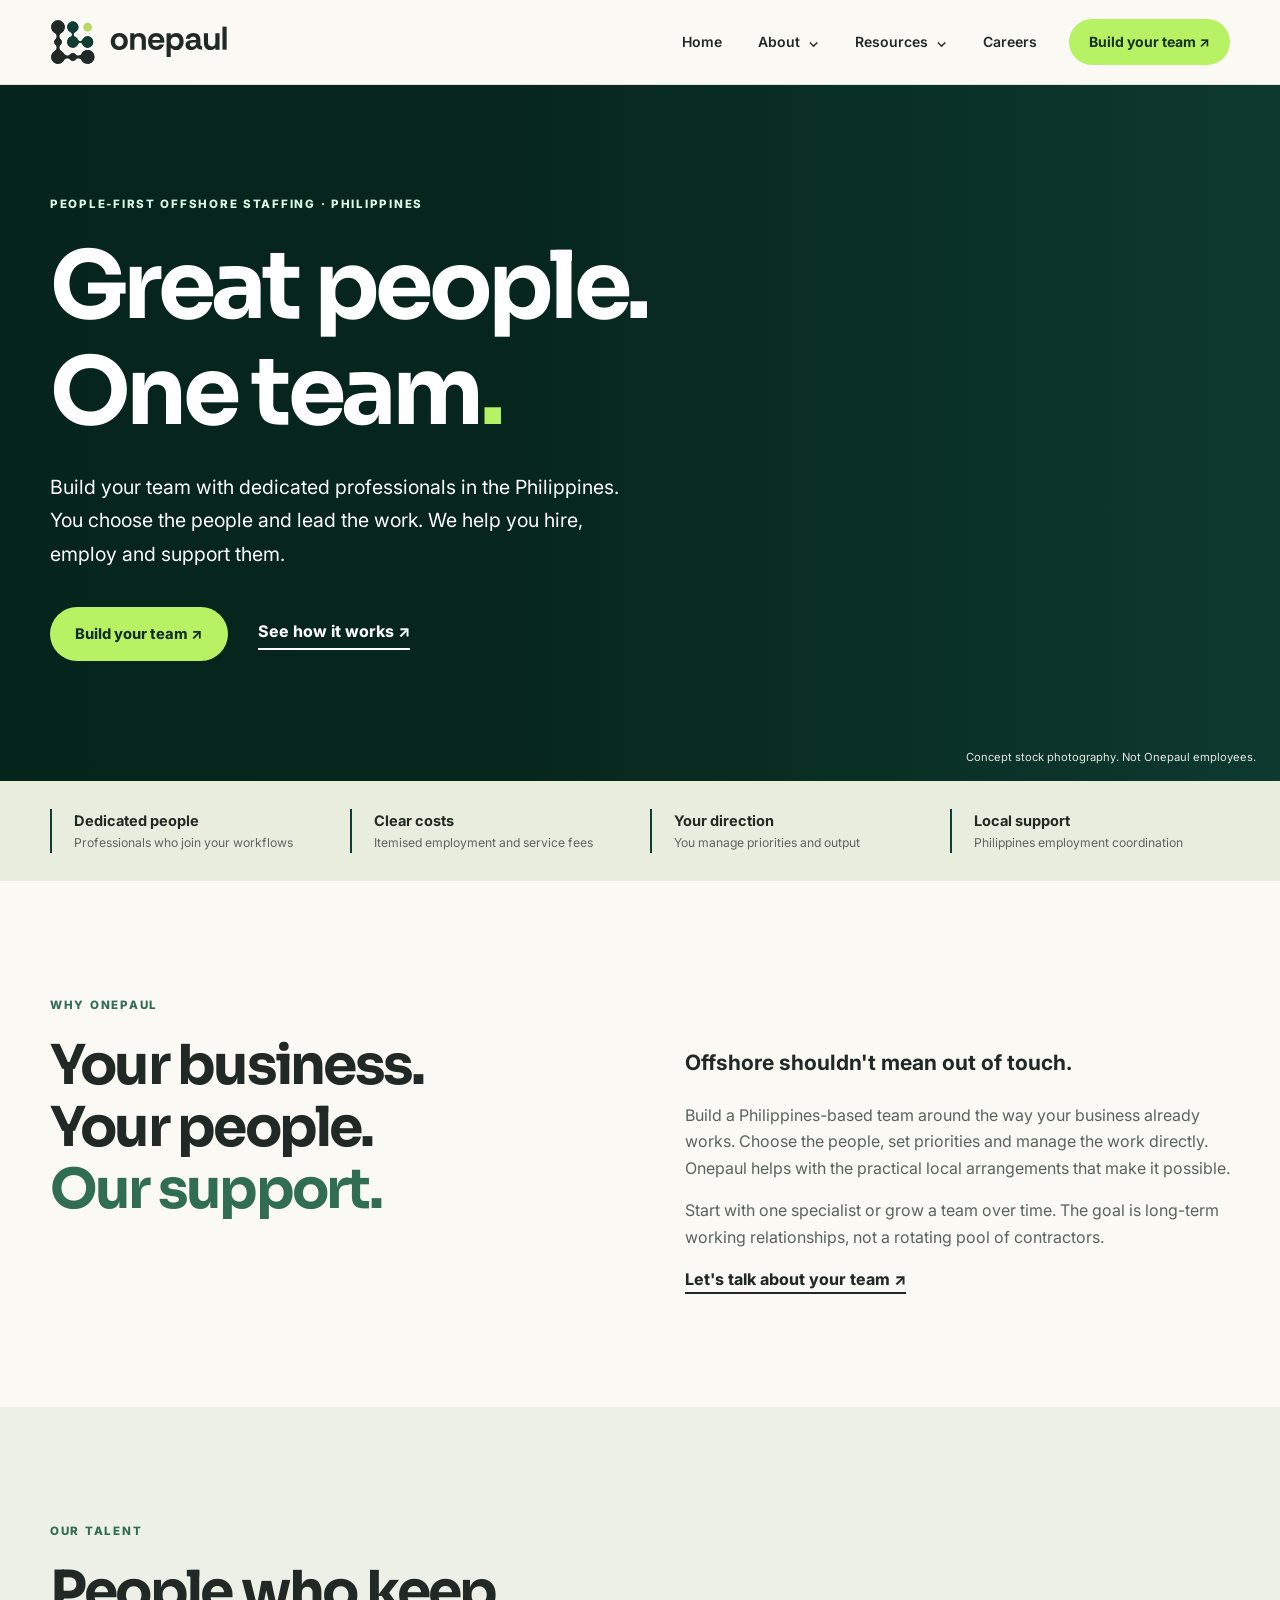
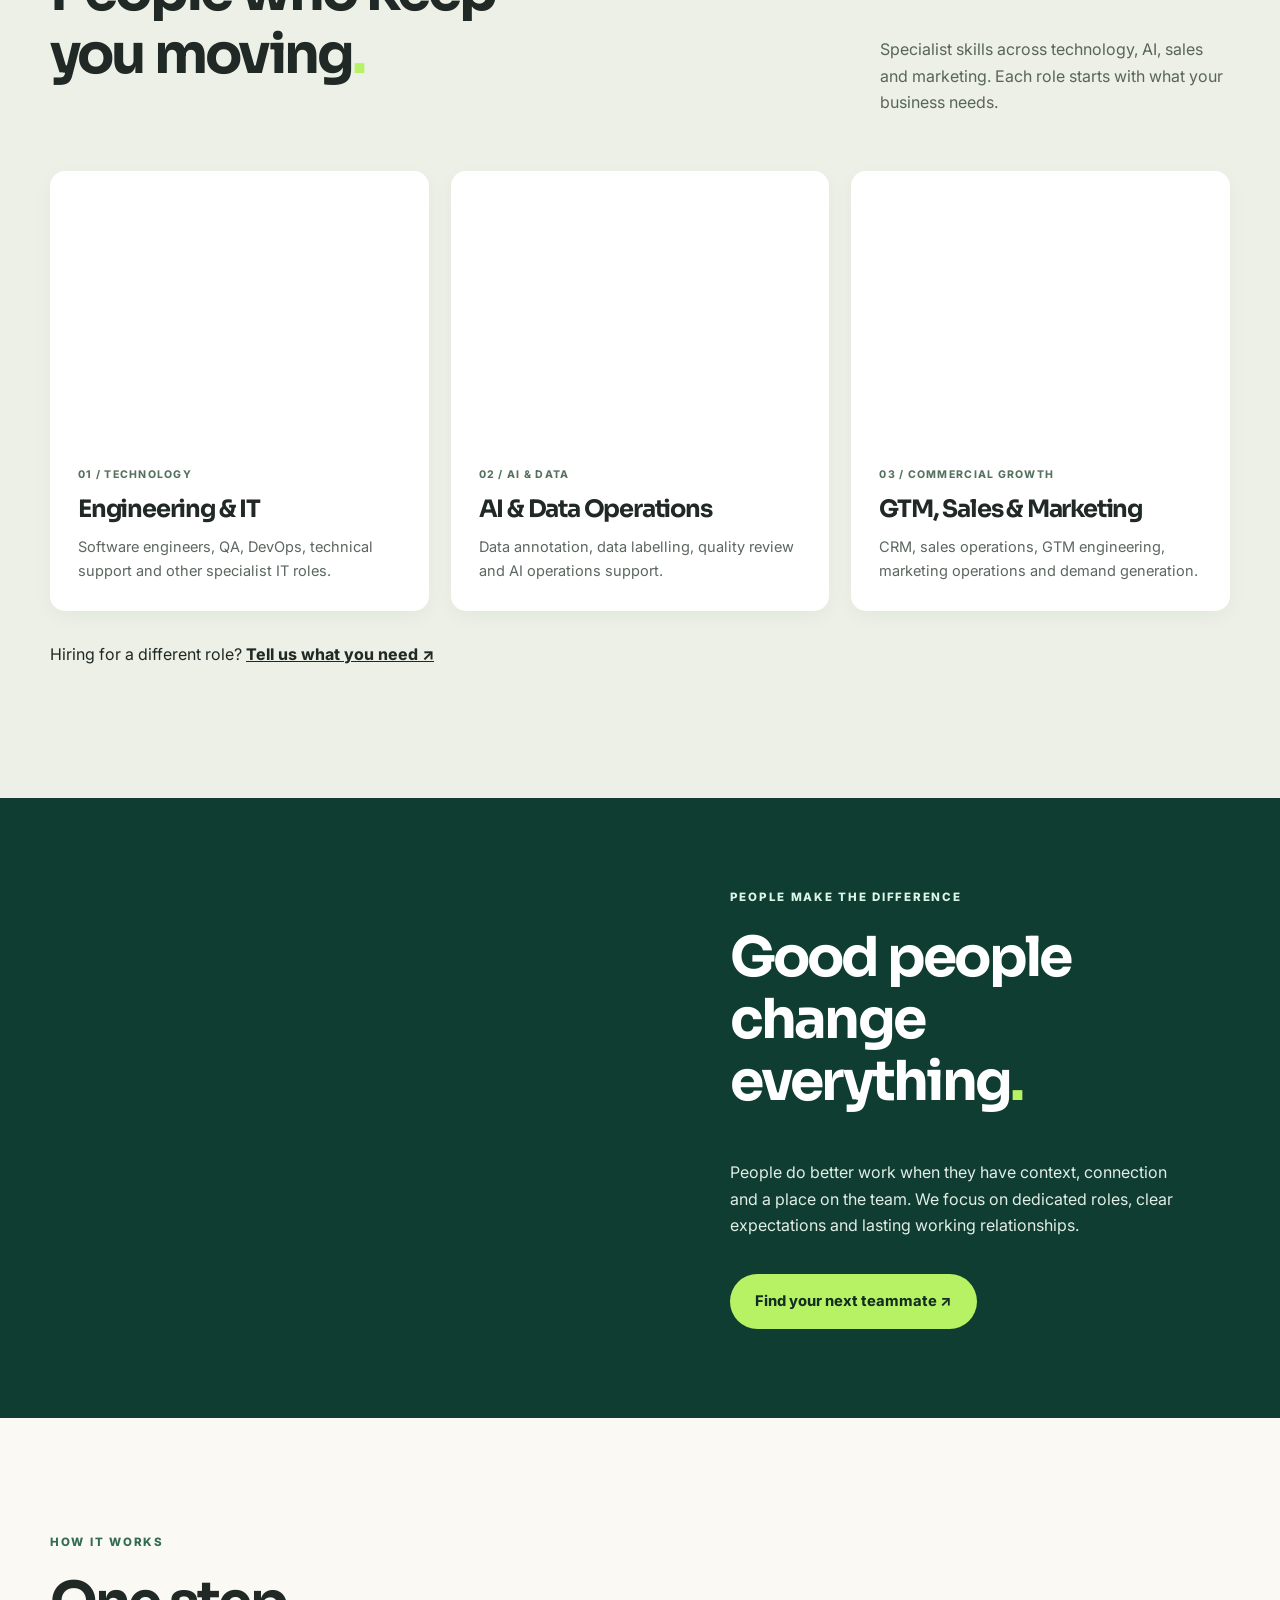
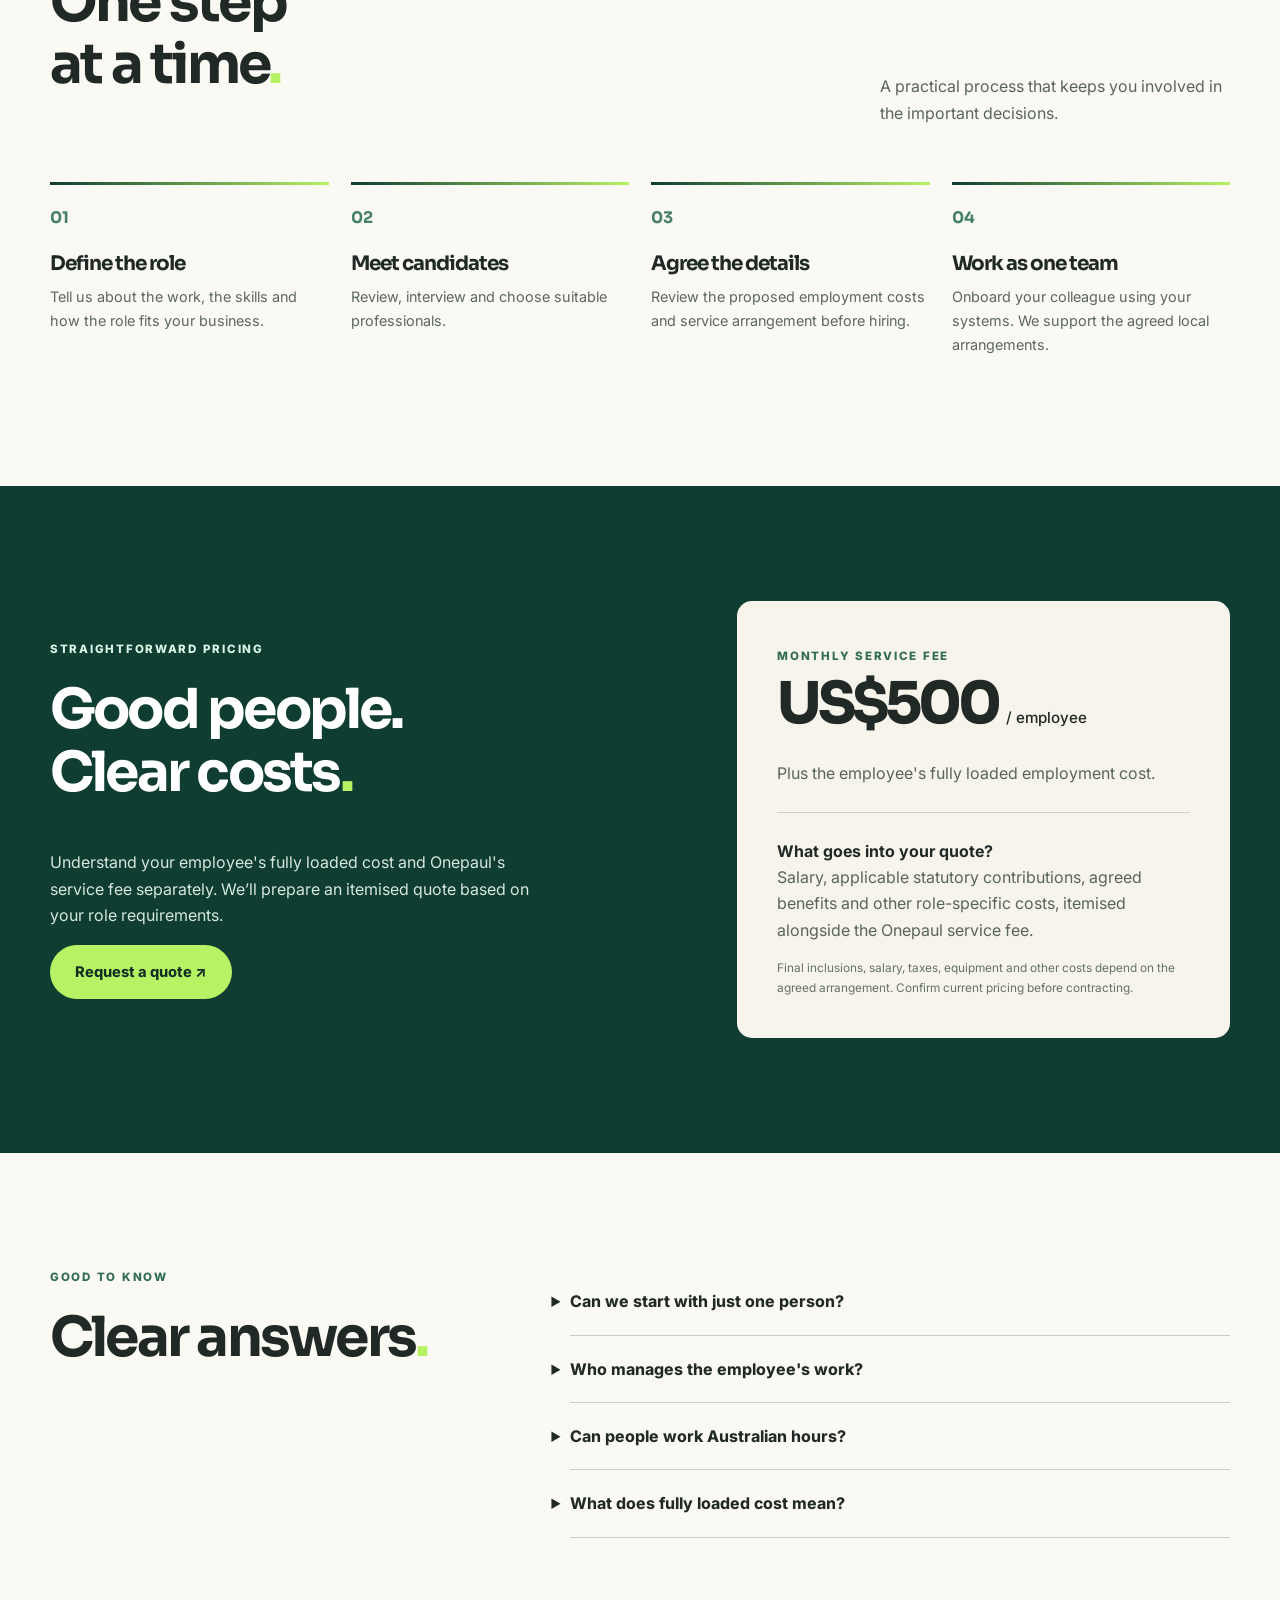
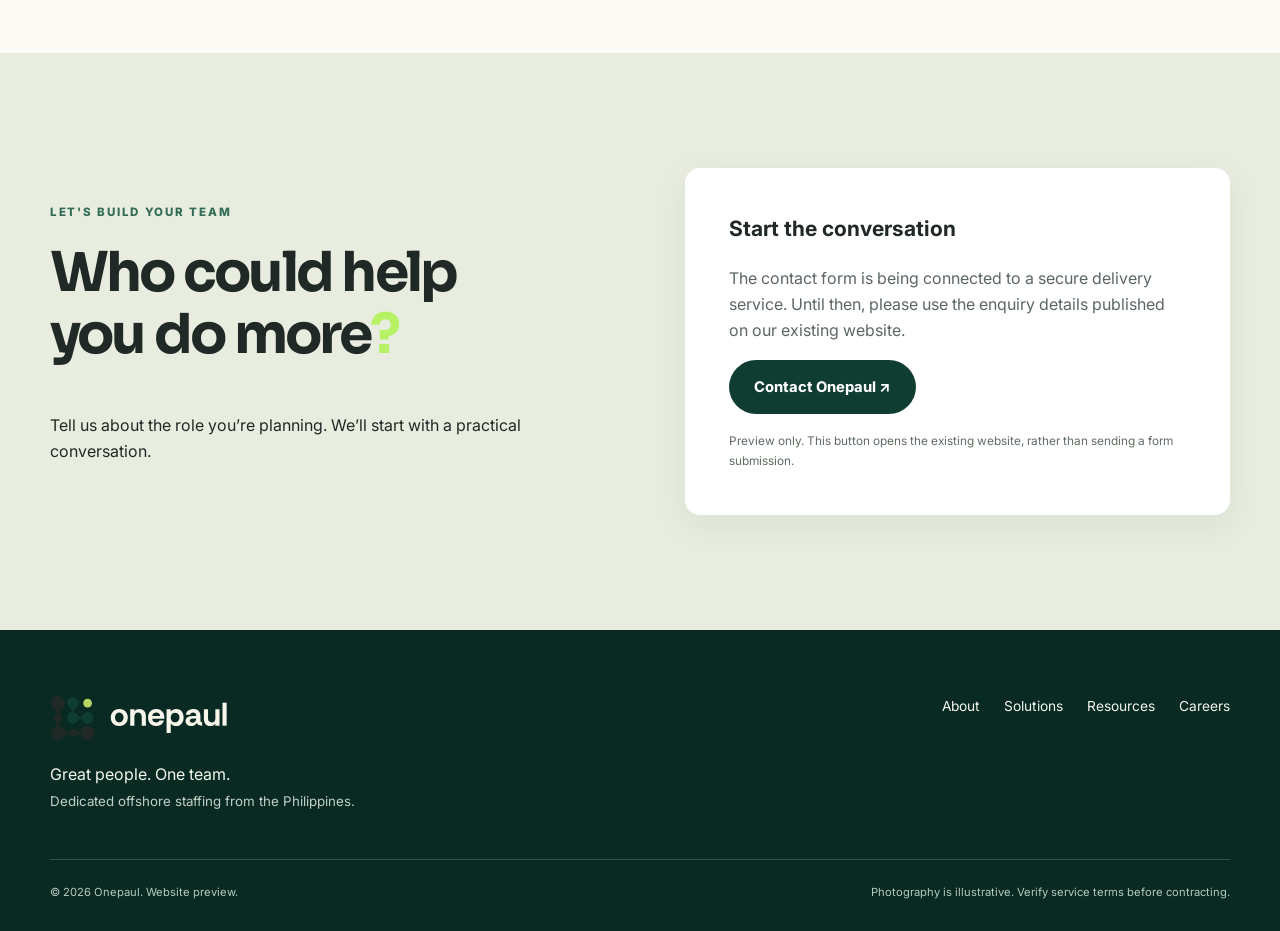
==== commit b997ae5b: "Animate homepage process steps on scroll with reduced-motion support" ====
--- a/index.html
+++ b/index.html
@@ -10,7 +10,7 @@
 <link rel="icon" href="/assets/brandmark.svg" type="image/svg+xml">
 <link rel="preconnect" href="https://fonts.googleapis.com"><link rel="preconnect" href="https://fonts.gstatic.com" crossorigin>
 <link href="https://fonts.googleapis.com/css2?family=Inter:wght@400;500;600;700&family=Sora:wght@400;500;600;700;800&display=swap" rel="stylesheet">
-<link rel="stylesheet" href="/styles.css?v=20261117-5"><link rel="stylesheet" href="/navigation.css?v=20261122-1">
+<link rel="stylesheet" href="/styles.css?v=20261122-process-1"><link rel="stylesheet" href="/navigation.css?v=20261122-1">
 </head>
 <body>
 <header class="op-header"><div class="shell op-bar"><a class="op-brand" href="/" aria-label="Onepaul home"><img src="/assets/logo.svg" alt="Onepaul" width="180" height="46"></a><button class="op-menu-toggle" type="button" aria-controls="op-navigation" aria-expanded="false"><span>Menu</span><span aria-hidden="true">☰</span></button><nav id="op-navigation" class="op-navigation" aria-label="Main navigation"><a class="op-top-link" href="/">Home</a><details class="op-dropdown"><summary>About <span aria-hidden="true">⌄</span></summary><div class="op-panel op-panel-about"><div><a href="/about/">About Onepaul</a><a href="/about/team/">Our Team</a><a href="/about/solutions/">Our Solutions</a><a href="/about/disciplines/">Our Disciplines</a></div><div><a class="op-industry-title" href="/about/industries/">Industries We Support</a><a href="/about/industries/technology-startups/">Technology &amp; Startups</a><a href="/about/industries/finance-accounting/">Finance &amp; Accounting</a><a href="/about/industries/health-insurance/">Health &amp; Insurance</a></div></div></details><details class="op-dropdown"><summary>Resources <span aria-hidden="true">⌄</span></summary><div class="op-panel op-panel-resources"><a href="/resources/">Resources Overview</a><a href="/resources/articles/">Articles &amp; Insights</a><a href="/resources/case-studies/">Case Studies</a><a href="/resources/team-builder/">Team Builder &amp; Calculator</a></div></details><a class="op-top-link" href="/careers/">Careers</a><a class="op-nav-action" href="/#contact">Build your team ↗</a></nav></div></header>
@@ -30,5 +30,5 @@
 <section class="section contact" id="contact"><div class="shell contact-grid"><div><p class="eyebrow">LET'S BUILD YOUR TEAM</p><h2>Who could help<br>you do more<span class="lime">?</span></h2><p>Tell us about the role you’re planning. We’ll start with a practical conversation.</p></div><div class="contact-card"><p class="lead">Start the conversation</p><p>The contact form is being connected to a secure delivery service. Until then, please use the enquiry details published on our existing website.</p><a class="button button-green" href="https://onepaul.net/" target="_blank" rel="noopener noreferrer">Contact Onepaul ↗</a><small>Preview only. This button opens the existing website, rather than sending a form submission.</small></div></div></section>
 </main>
 <footer><div class="shell footer-top"><div><a href="/"><img src="/assets/logo-white.svg" alt="Onepaul"></a><p>Great people. One team.</p><small>Dedicated offshore staffing from the Philippines.</small></div><div class="footer-links"><a href="/about/">About</a><a href="/about/solutions/">Solutions</a><a href="/resources/">Resources</a><a href="/careers/">Careers</a></div></div><div class="shell footer-bottom"><small>© 2026 Onepaul. Website preview.</small><small>Photography is illustrative. Verify service terms before contracting.</small></div></footer>
-<script src="/script.js?v=20261122-1"></script>
+<script src="/script.js?v=20261122-process-1"></script>
 </body></html>
--- a/styles.css
+++ b/styles.css
@@ -111,3 +111,11 @@
 .header #nav-menu{gap:1px}
 .header #nav-menu>.nav-action{font-size:.75rem!important;padding:10px 11px!important}
 }
+
+/* Homepage process: a single reveal per step, without hiding content when JS is unavailable. */
+#process.process-motion .steps>article{position:relative;border-top-color:transparent}
+#process.process-motion .steps>article::before{content:"";position:absolute;top:-2px;left:0;right:0;height:3px;background:linear-gradient(90deg,var(--green),var(--lime));transform:scaleX(0);transform-origin:left;transition:transform .75s cubic-bezier(.22,1,.36,1) var(--step-delay,0ms)}
+#process.process-motion .steps>article.is-visible::before{transform:scaleX(1)}
+#process .steps>article>b{display:inline-block;transform-origin:center}
+@media(prefers-reduced-motion:reduce){#process.process-motion .steps>article::before{transform:none;transition:none}}
+@media print{#process.process-motion .steps>article::before{transform:none;transition:none}}
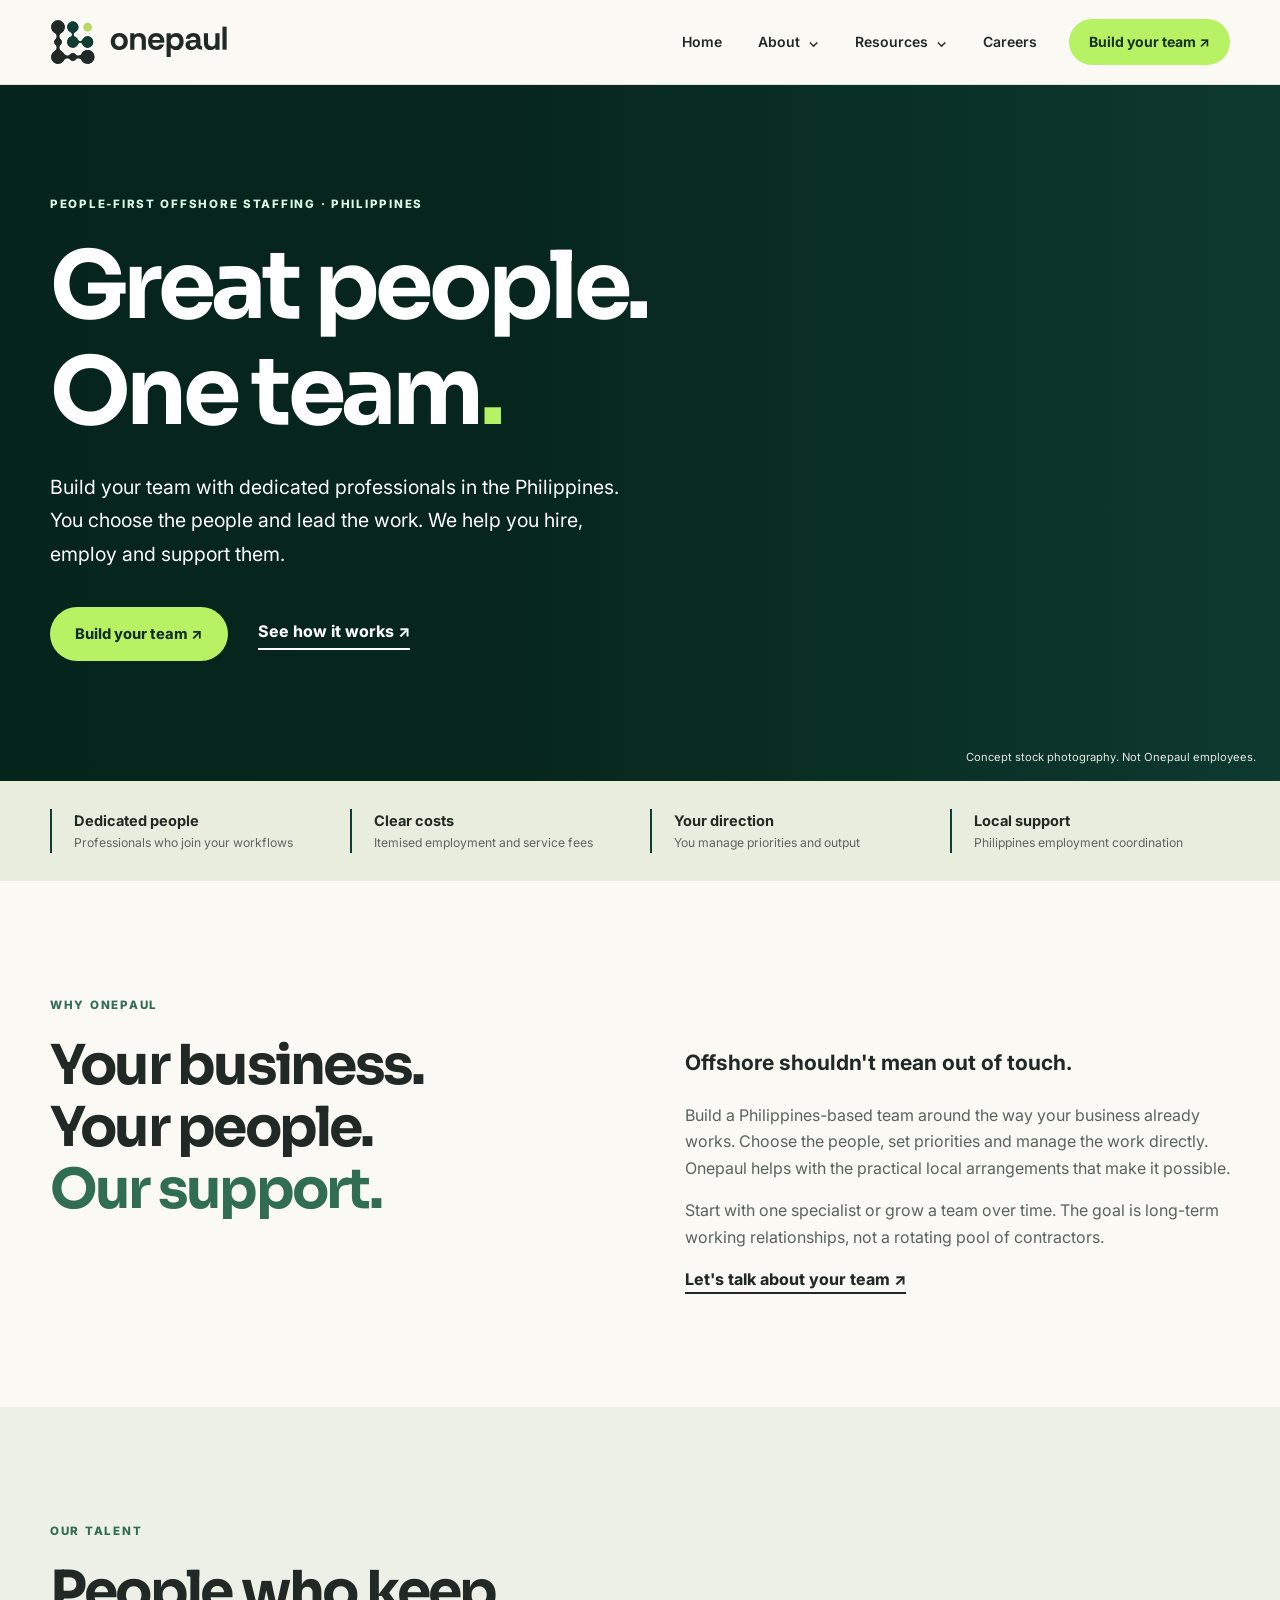
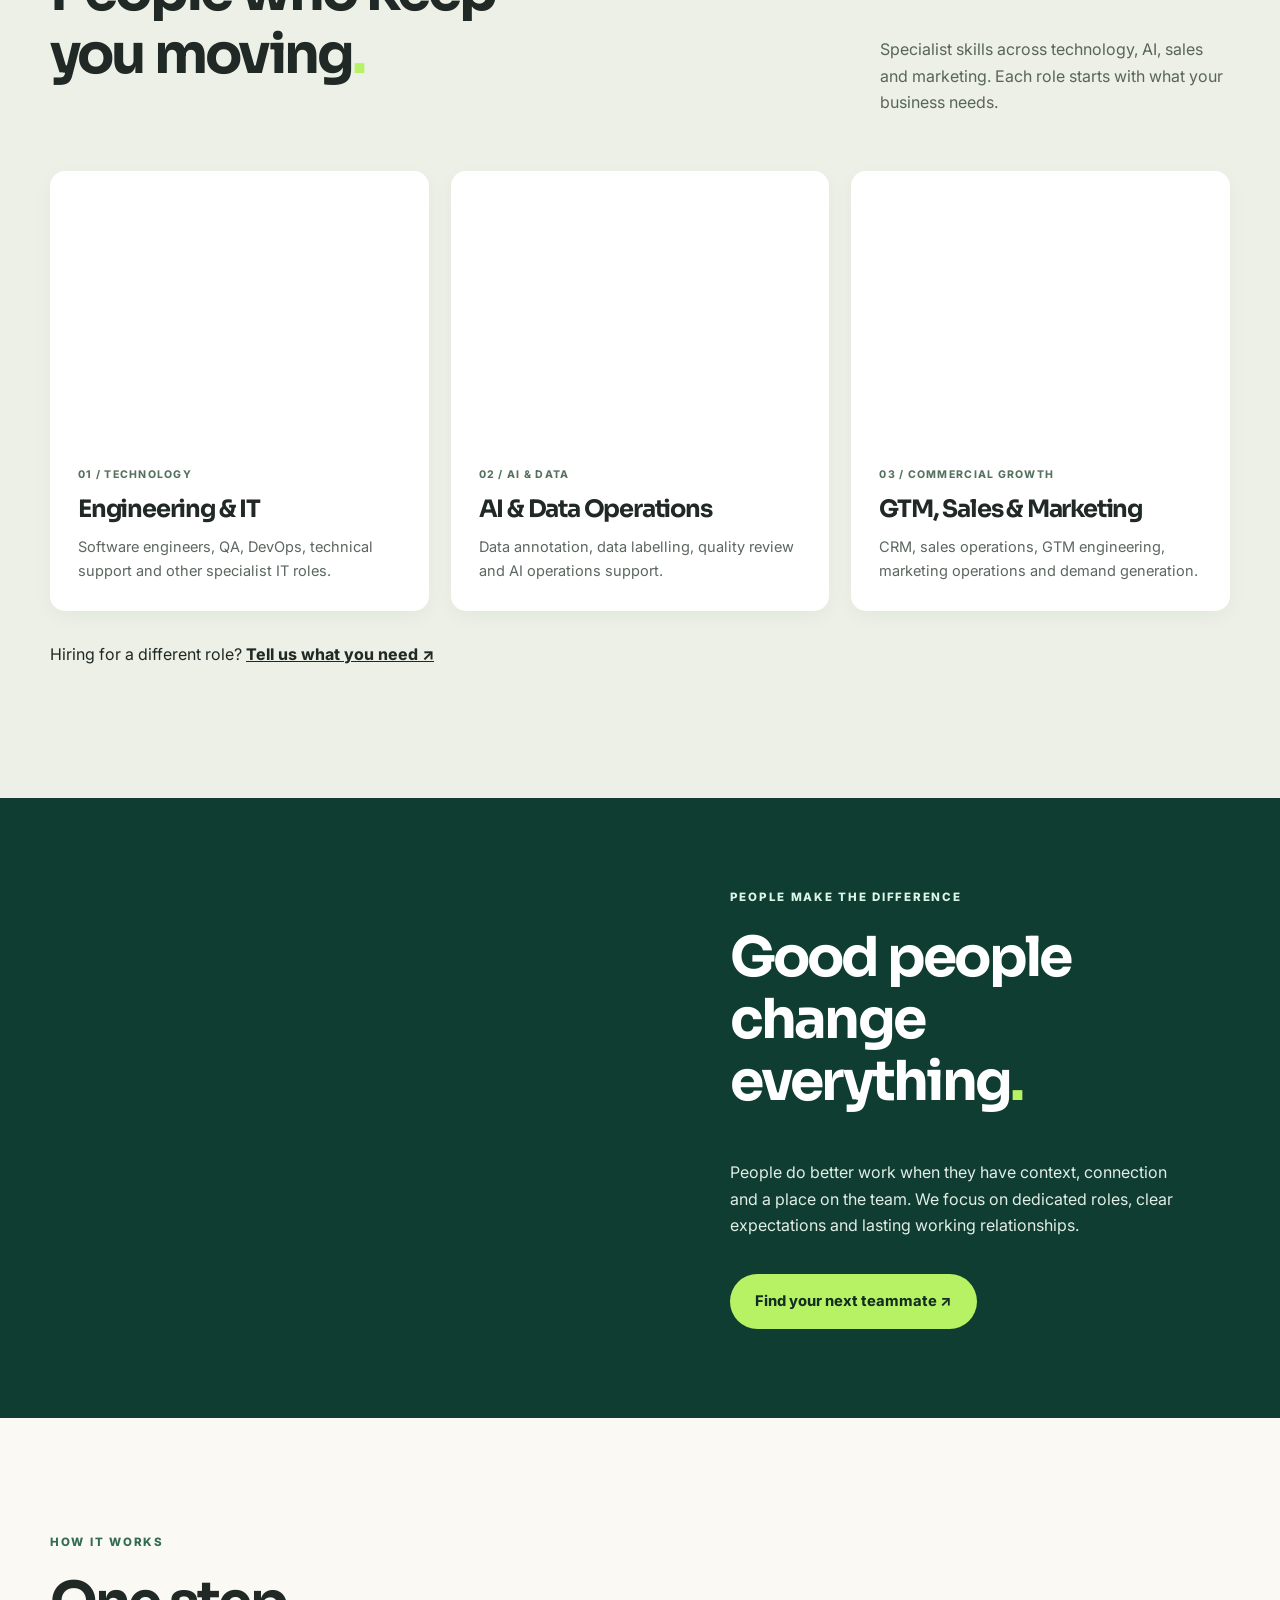
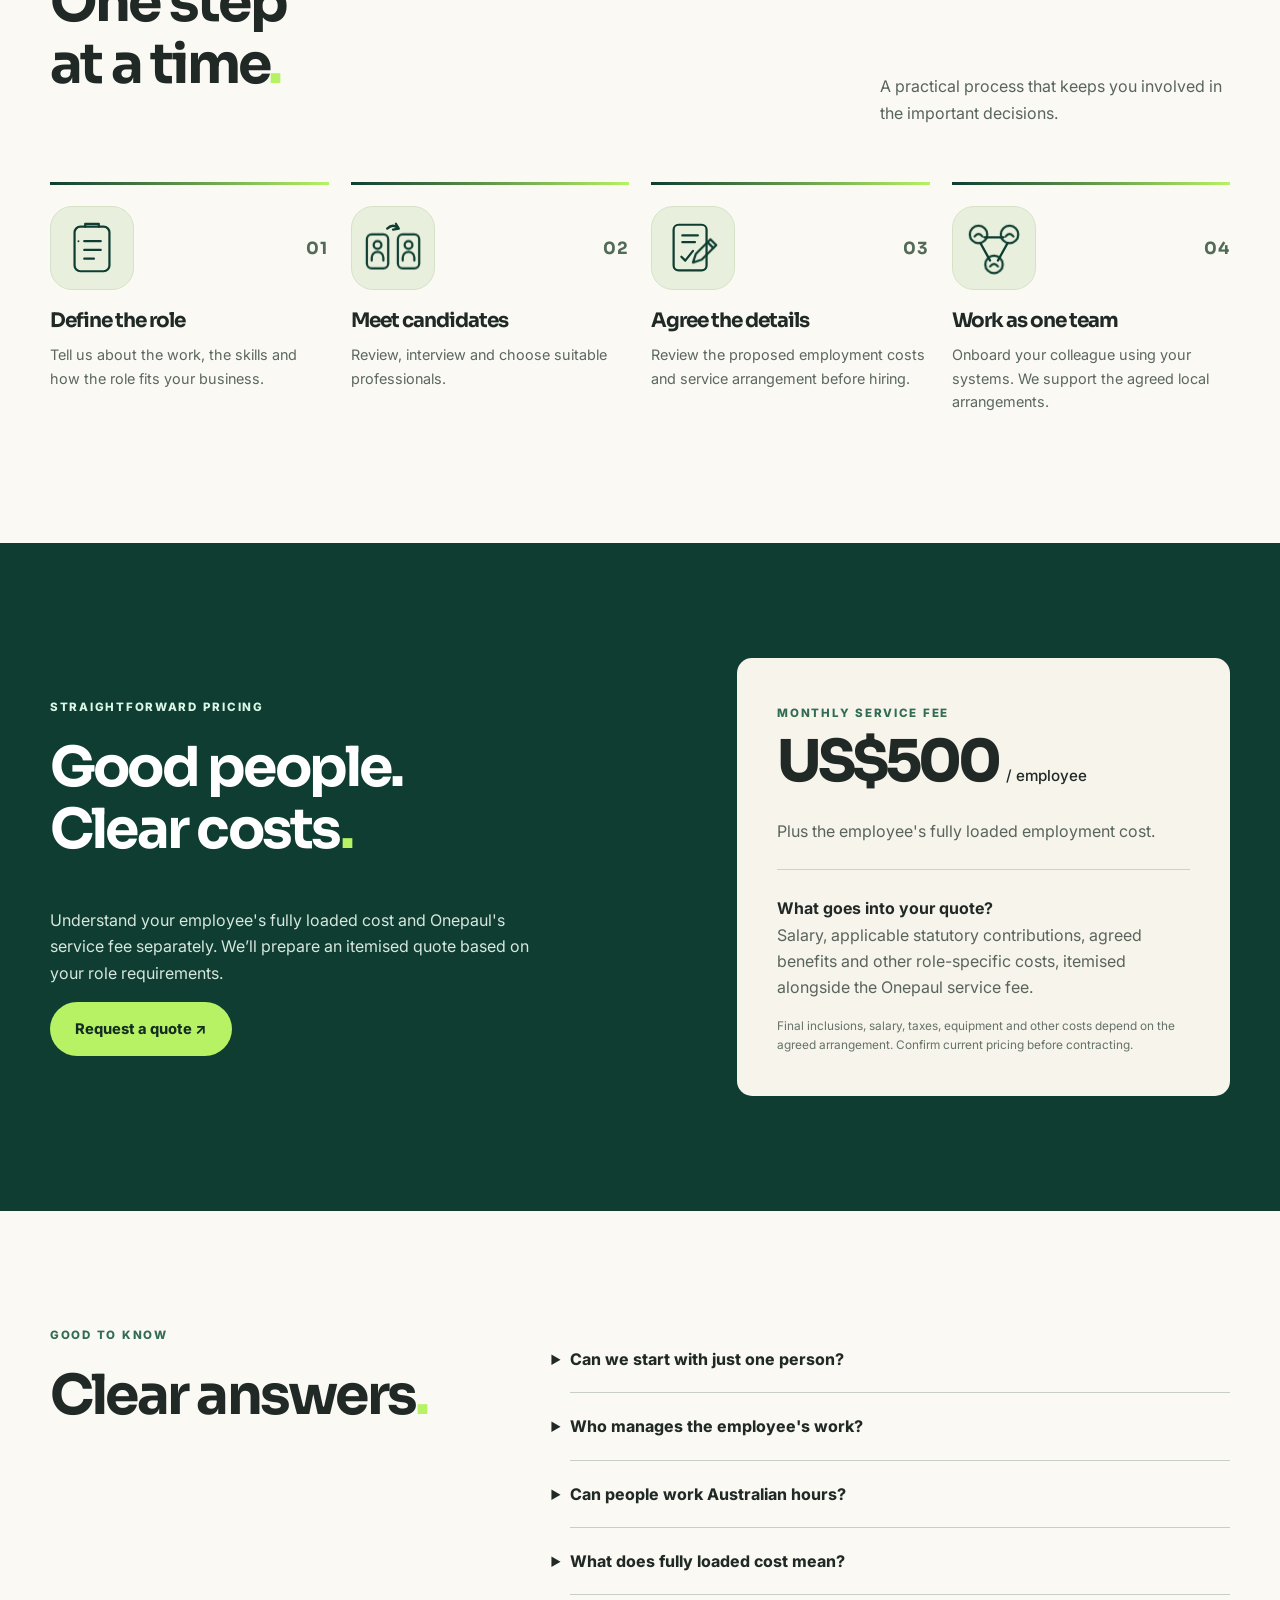
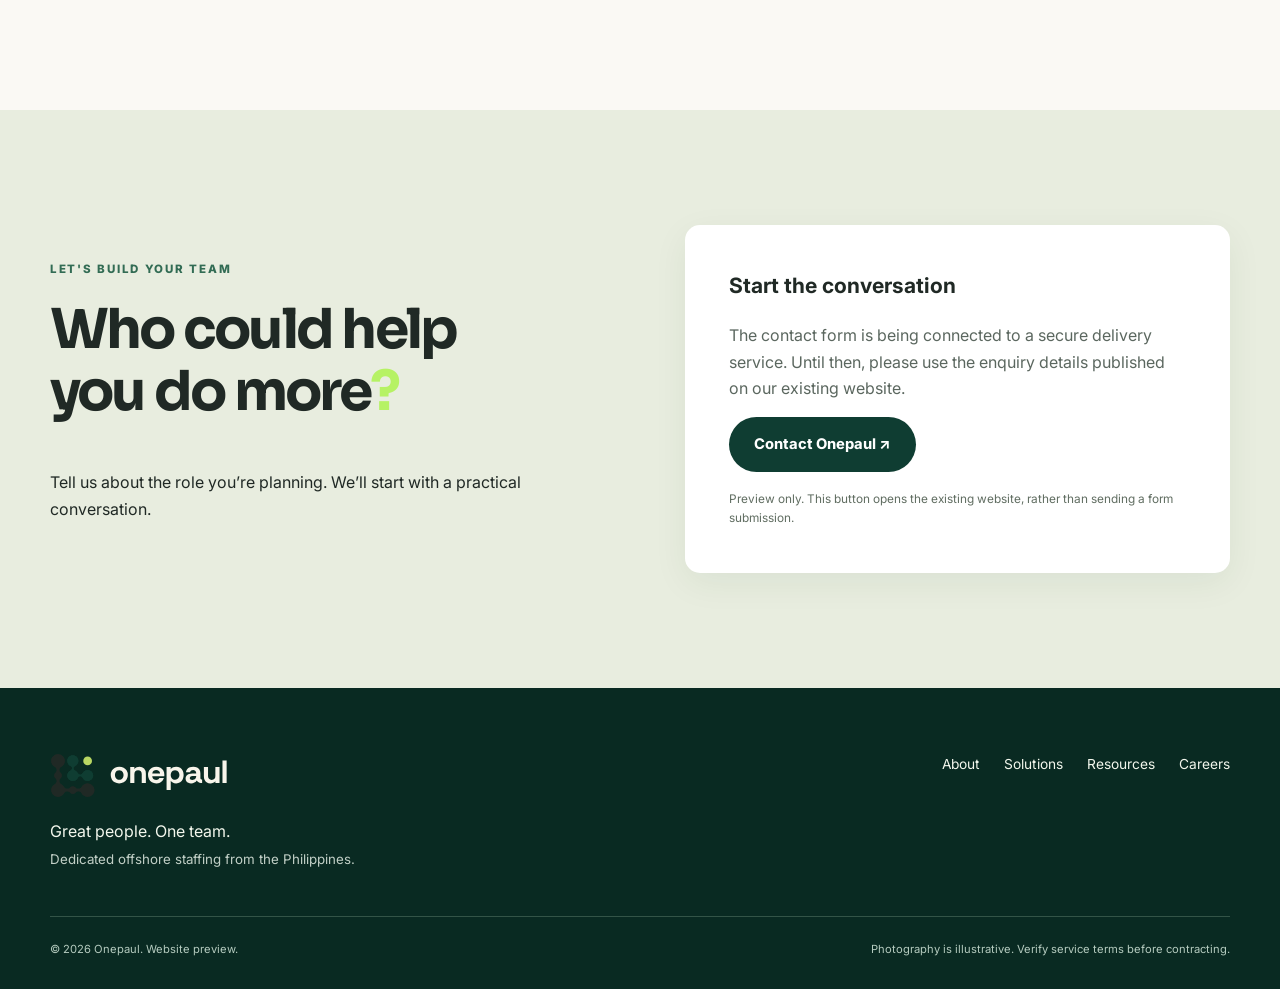
==== commit 91a29167: "Add four animated vector icons to the homepage process steps" ====
--- a/index.html
+++ b/index.html
@@ -10,7 +10,7 @@
 <link rel="icon" href="/assets/brandmark.svg" type="image/svg+xml">
 <link rel="preconnect" href="https://fonts.googleapis.com"><link rel="preconnect" href="https://fonts.gstatic.com" crossorigin>
 <link href="https://fonts.googleapis.com/css2?family=Inter:wght@400;500;600;700&family=Sora:wght@400;500;600;700;800&display=swap" rel="stylesheet">
-<link rel="stylesheet" href="/styles.css?v=20261122-process-1"><link rel="stylesheet" href="/navigation.css?v=20261122-1">
+<link rel="stylesheet" href="/styles.css?v=20261122-icons-1"><link rel="stylesheet" href="/navigation.css?v=20261122-1">
 </head>
 <body>
 <header class="op-header"><div class="shell op-bar"><a class="op-brand" href="/" aria-label="Onepaul home"><img src="/assets/logo.svg" alt="Onepaul" width="180" height="46"></a><button class="op-menu-toggle" type="button" aria-controls="op-navigation" aria-expanded="false"><span>Menu</span><span aria-hidden="true">☰</span></button><nav id="op-navigation" class="op-navigation" aria-label="Main navigation"><a class="op-top-link" href="/">Home</a><details class="op-dropdown"><summary>About <span aria-hidden="true">⌄</span></summary><div class="op-panel op-panel-about"><div><a href="/about/">About Onepaul</a><a href="/about/team/">Our Team</a><a href="/about/solutions/">Our Solutions</a><a href="/about/disciplines/">Our Disciplines</a></div><div><a class="op-industry-title" href="/about/industries/">Industries We Support</a><a href="/about/industries/technology-startups/">Technology &amp; Startups</a><a href="/about/industries/finance-accounting/">Finance &amp; Accounting</a><a href="/about/industries/health-insurance/">Health &amp; Insurance</a></div></div></details><details class="op-dropdown"><summary>Resources <span aria-hidden="true">⌄</span></summary><div class="op-panel op-panel-resources"><a href="/resources/">Resources Overview</a><a href="/resources/articles/">Articles &amp; Insights</a><a href="/resources/case-studies/">Case Studies</a><a href="/resources/team-builder/">Team Builder &amp; Calculator</a></div></details><a class="op-top-link" href="/careers/">Careers</a><a class="op-nav-action" href="/#contact">Build your team ↗</a></nav></div></header>
@@ -24,11 +24,11 @@
 <article class="talent-card"><div class="talent-photo photo-gtm" role="img" aria-label="Team collaborating around a table"></div><div class="talent-description"><span>03 / COMMERCIAL GROWTH</span><h3>GTM, Sales &amp; Marketing</h3><p>CRM, sales operations, GTM engineering, marketing operations and demand generation.</p></div></article>
 </div><p class="under-cards">Hiring for a different role? <a href="#contact">Tell us what you need ↗</a></p></div></section>
 <section class="people-panel"><div class="people-image" role="img" aria-label="Team members collaborating"></div><div class="people-message"><p class="eyebrow light">PEOPLE MAKE THE DIFFERENCE</p><h2>Good people<br>change everything<span class="lime">.</span></h2><p>People do better work when they have context, connection and a place on the team. We focus on dedicated roles, clear expectations and lasting working relationships.</p><a class="button button-lime" href="#contact">Find your next teammate ↗</a></div></section>
-<section class="section" id="process"><div class="shell"><div class="section-head"><div><p class="eyebrow">HOW IT WORKS</p><h2>One step<br>at a time<span class="lime">.</span></h2></div><p>A practical process that keeps you involved in the important decisions.</p></div><div class="steps"><article><b>01</b><h3>Define the role</h3><p>Tell us about the work, the skills and how the role fits your business.</p></article><article><b>02</b><h3>Meet candidates</h3><p>Review, interview and choose suitable professionals.</p></article><article><b>03</b><h3>Agree the details</h3><p>Review the proposed employment costs and service arrangement before hiring.</p></article><article><b>04</b><h3>Work as one team</h3><p>Onboard your colleague using your systems. We support the agreed local arrangements.</p></article></div></div></section>
+<section class="section" id="process"><div class="shell"><div class="section-head"><div><p class="eyebrow">HOW IT WORKS</p><h2>One step<br>at a time<span class="lime">.</span></h2></div><p>A practical process that keeps you involved in the important decisions.</p></div><div class="steps"><article><div class="process-visual"><span class="process-icon process-icon-brief" aria-hidden="true"><svg viewBox="0 0 64 64" fill="none" stroke="currentColor" stroke-width="2.3" stroke-linecap="round" stroke-linejoin="round" focusable="false"><rect x="14" y="10" width="36" height="46" rx="6"/><path d="M25 10V7h14v3" /><path class="brief-line line-1" pathLength="1" d="M24 25h17"/><path class="brief-line line-2" pathLength="1" d="M24 34h17"/><path class="brief-line line-3" pathLength="1" d="M24 43h10"/><circle cx="18" cy="25" r="1" fill="currentColor" stroke="none"/></svg></span><b>01</b></div><h3>Define the role</h3><p>Tell us about the work, the skills and how the role fits your business.</p></article><article><div class="process-visual"><span class="process-icon process-icon-candidates" aria-hidden="true"><svg viewBox="0 0 64 64" fill="none" stroke="currentColor" stroke-width="2.3" stroke-linecap="round" stroke-linejoin="round" focusable="false"><g class="candidate candidate-left"><rect x="5" y="18" width="22" height="35" rx="5"/><circle cx="16" cy="29" r="4"/><path d="M10 45v-3a6 6 0 0 1 12 0v3"/></g><g class="candidate candidate-right"><rect x="37" y="18" width="22" height="35" rx="5"/><circle cx="48" cy="29" r="4"/><path d="M42 45v-3a6 6 0 0 1 12 0v3"/></g><path class="candidate-link" pathLength="1" d="M26 12q6-6 12 0m-3-5 3 5-6 1"/></svg></span><b>02</b></div><h3>Meet candidates</h3><p>Review, interview and choose suitable professionals.</p></article><article><div class="process-visual"><span class="process-icon process-icon-agreement" aria-hidden="true"><svg viewBox="0 0 64 64" fill="none" stroke="currentColor" stroke-width="2.3" stroke-linecap="round" stroke-linejoin="round" focusable="false"><rect x="12" y="8" width="34" height="47" rx="5"/><path d="M21 19h16m-16 7h13"/><g class="agreement-pen"><path d="m35 38 15-15 6 6-15 15-9 3z"/><path d="m47 26 6 6"/></g><path class="agreement-check" pathLength="1" d="m20 41 4 4 8-10"/></svg></span><b>03</b></div><h3>Agree the details</h3><p>Review the proposed employment costs and service arrangement before hiring.</p></article><article><div class="process-visual"><span class="process-icon process-icon-team" aria-hidden="true"><svg viewBox="0 0 64 64" fill="none" stroke="currentColor" stroke-width="2.3" stroke-linecap="round" stroke-linejoin="round" focusable="false"><g class="team-links"><path class="team-link" pathLength="1" d="M22 21h20M18 27l10 18m18-18L36 45"/></g><g class="team-person person-one"><circle cx="16" cy="18" r="9"/><path d="M12 20q4-5 8 0"/></g><g class="team-person person-two"><circle cx="48" cy="18" r="9"/><path d="M44 20q4-5 8 0"/></g><g class="team-person person-three"><circle cx="32" cy="49" r="9"/><path d="M28 51q4-5 8 0"/></g></svg></span><b>04</b></div><h3>Work as one team</h3><p>Onboard your colleague using your systems. We support the agreed local arrangements.</p></article></div></div></section>
 <section class="section pricing" id="pricing"><div class="shell pricing-grid"><div><p class="eyebrow light">STRAIGHTFORWARD PRICING</p><h2>Good people.<br>Clear costs<span class="lime">.</span></h2><p>Understand your employee's fully loaded cost and Onepaul's service fee separately. We’ll prepare an itemised quote based on your role requirements.</p><a class="button button-lime" href="#contact">Request a quote ↗</a></div><div class="price-card"><span class="eyebrow">MONTHLY SERVICE FEE</span><div class="amount">US$500 <small>/ employee</small></div><p>Plus the employee's fully loaded employment cost.</p><hr><strong>What goes into your quote?</strong><p>Salary, applicable statutory contributions, agreed benefits and other role-specific costs, itemised alongside the Onepaul service fee.</p><small>Final inclusions, salary, taxes, equipment and other costs depend on the agreed arrangement. Confirm current pricing before contracting.</small></div></div></section>
 <section class="section faq" id="questions"><div class="shell faq-grid"><div><p class="eyebrow">GOOD TO KNOW</p><h2>Clear answers<span class="lime">.</span></h2></div><div class="faq-items"><details><summary>Can we start with just one person?</summary><p>Yes. You can begin with a single dedicated role and add people as your needs evolve.</p></details><details><summary>Who manages the employee's work?</summary><p>Your business directs the day-to-day responsibilities and priorities. Onepaul supports the agreed local employment arrangements.</p></details><details><summary>Can people work Australian hours?</summary><p>We’ll discuss your preferred working hours when defining the role. Availability and any additional costs are agreed before hiring.</p></details><details><summary>What does fully loaded cost mean?</summary><p>Salary plus applicable employer contributions, benefits and other agreed employment expenses. These are itemised separately from the service fee.</p></details></div></div></section>
 <section class="section contact" id="contact"><div class="shell contact-grid"><div><p class="eyebrow">LET'S BUILD YOUR TEAM</p><h2>Who could help<br>you do more<span class="lime">?</span></h2><p>Tell us about the role you’re planning. We’ll start with a practical conversation.</p></div><div class="contact-card"><p class="lead">Start the conversation</p><p>The contact form is being connected to a secure delivery service. Until then, please use the enquiry details published on our existing website.</p><a class="button button-green" href="https://onepaul.net/" target="_blank" rel="noopener noreferrer">Contact Onepaul ↗</a><small>Preview only. This button opens the existing website, rather than sending a form submission.</small></div></div></section>
 </main>
 <footer><div class="shell footer-top"><div><a href="/"><img src="/assets/logo-white.svg" alt="Onepaul"></a><p>Great people. One team.</p><small>Dedicated offshore staffing from the Philippines.</small></div><div class="footer-links"><a href="/about/">About</a><a href="/about/solutions/">Solutions</a><a href="/resources/">Resources</a><a href="/careers/">Careers</a></div></div><div class="shell footer-bottom"><small>© 2026 Onepaul. Website preview.</small><small>Photography is illustrative. Verify service terms before contracting.</small></div></footer>
-<script src="/script.js?v=20261122-process-1"></script>
+<script src="/script.js?v=20261122-icons-1"></script>
 </body></html>
--- a/styles.css
+++ b/styles.css
@@ -119,3 +119,28 @@
 #process .steps>article>b{display:inline-block;transform-origin:center}
 @media(prefers-reduced-motion:reduce){#process.process-motion .steps>article::before{transform:none;transition:none}}
 @media print{#process.process-motion .steps>article::before{transform:none;transition:none}}
+
+/* Hand-drawn process icons: individual motions follow the existing scroll reveal. */
+#process .process-visual{display:flex;align-items:center;justify-content:space-between;gap:16px;margin:2px 0 20px}
+#process .process-icon{display:grid;place-items:center;width:84px;height:84px;flex:0 0 84px;background:#e8f0dd;border:1px solid #d5e2c8;border-radius:22px;color:var(--green);overflow:visible}
+#process .process-icon svg{display:block;width:62px;height:62px;overflow:visible}
+#process .process-visual>b{font-size:1.05rem;letter-spacing:.06em;color:#526b57}
+#process .steps h3{margin-top:0}
+#process.process-motion .is-visible .brief-line{stroke-dasharray:1;animation:op-icon-draw .6s ease both;animation-delay:calc(var(--step-delay,0ms) + 180ms)}
+#process.process-motion .is-visible .brief-line.line-2{animation-delay:calc(var(--step-delay,0ms) + 380ms)}
+#process.process-motion .is-visible .brief-line.line-3{animation-delay:calc(var(--step-delay,0ms) + 580ms)}
+#process.process-motion .is-visible .candidate{animation:op-profile-arrive .7s cubic-bezier(.22,1,.36,1) both;animation-delay:calc(var(--step-delay,0ms) + 150ms);transform-box:fill-box;transform-origin:center}
+#process.process-motion .is-visible .candidate-right{animation-delay:calc(var(--step-delay,0ms) + 350ms)}
+#process.process-motion .is-visible .candidate-link{stroke-dasharray:1;animation:op-icon-draw .65s ease both;animation-delay:calc(var(--step-delay,0ms) + 600ms)}
+#process.process-motion .is-visible .agreement-pen{animation:op-sign .9s ease-in-out both;animation-delay:calc(var(--step-delay,0ms) + 200ms);transform-box:fill-box;transform-origin:center}
+#process.process-motion .is-visible .agreement-check{stroke-dasharray:1;animation:op-icon-draw .5s ease both;animation-delay:calc(var(--step-delay,0ms) + 700ms)}
+#process.process-motion .is-visible .team-person{animation:op-team-pop .6s cubic-bezier(.22,1,.36,1) both;transform-box:fill-box;transform-origin:center;animation-delay:calc(var(--step-delay,0ms) + 120ms)}
+#process.process-motion .is-visible .person-two{animation-delay:calc(var(--step-delay,0ms) + 300ms)}
+#process.process-motion .is-visible .person-three{animation-delay:calc(var(--step-delay,0ms) + 480ms)}
+#process.process-motion .is-visible .team-link{stroke-dasharray:1;animation:op-icon-draw .8s ease both;animation-delay:calc(var(--step-delay,0ms) + 650ms)}
+@keyframes op-icon-draw{from{stroke-dashoffset:1}to{stroke-dashoffset:0}}
+@keyframes op-profile-arrive{from{opacity:0;transform:translateY(8px) scale(.92)}to{opacity:1;transform:translateY(0) scale(1)}}
+@keyframes op-sign{0%{transform:translate(4px,-4px) rotate(-8deg)}45%{transform:translate(-2px,2px) rotate(4deg)}70%{transform:translate(1px,-1px)}100%{transform:none}}
+@keyframes op-team-pop{0%{opacity:0;transform:scale(.65)}70%{opacity:1;transform:scale(1.08)}100%{opacity:1;transform:scale(1)}}
+@media(prefers-reduced-motion:reduce){#process .process-icon svg *{animation:none!important;stroke-dashoffset:0!important;opacity:1!important;transform:none!important}}
+@media print{#process .process-icon svg *{animation:none!important;stroke-dashoffset:0!important;opacity:1!important;transform:none!important}}
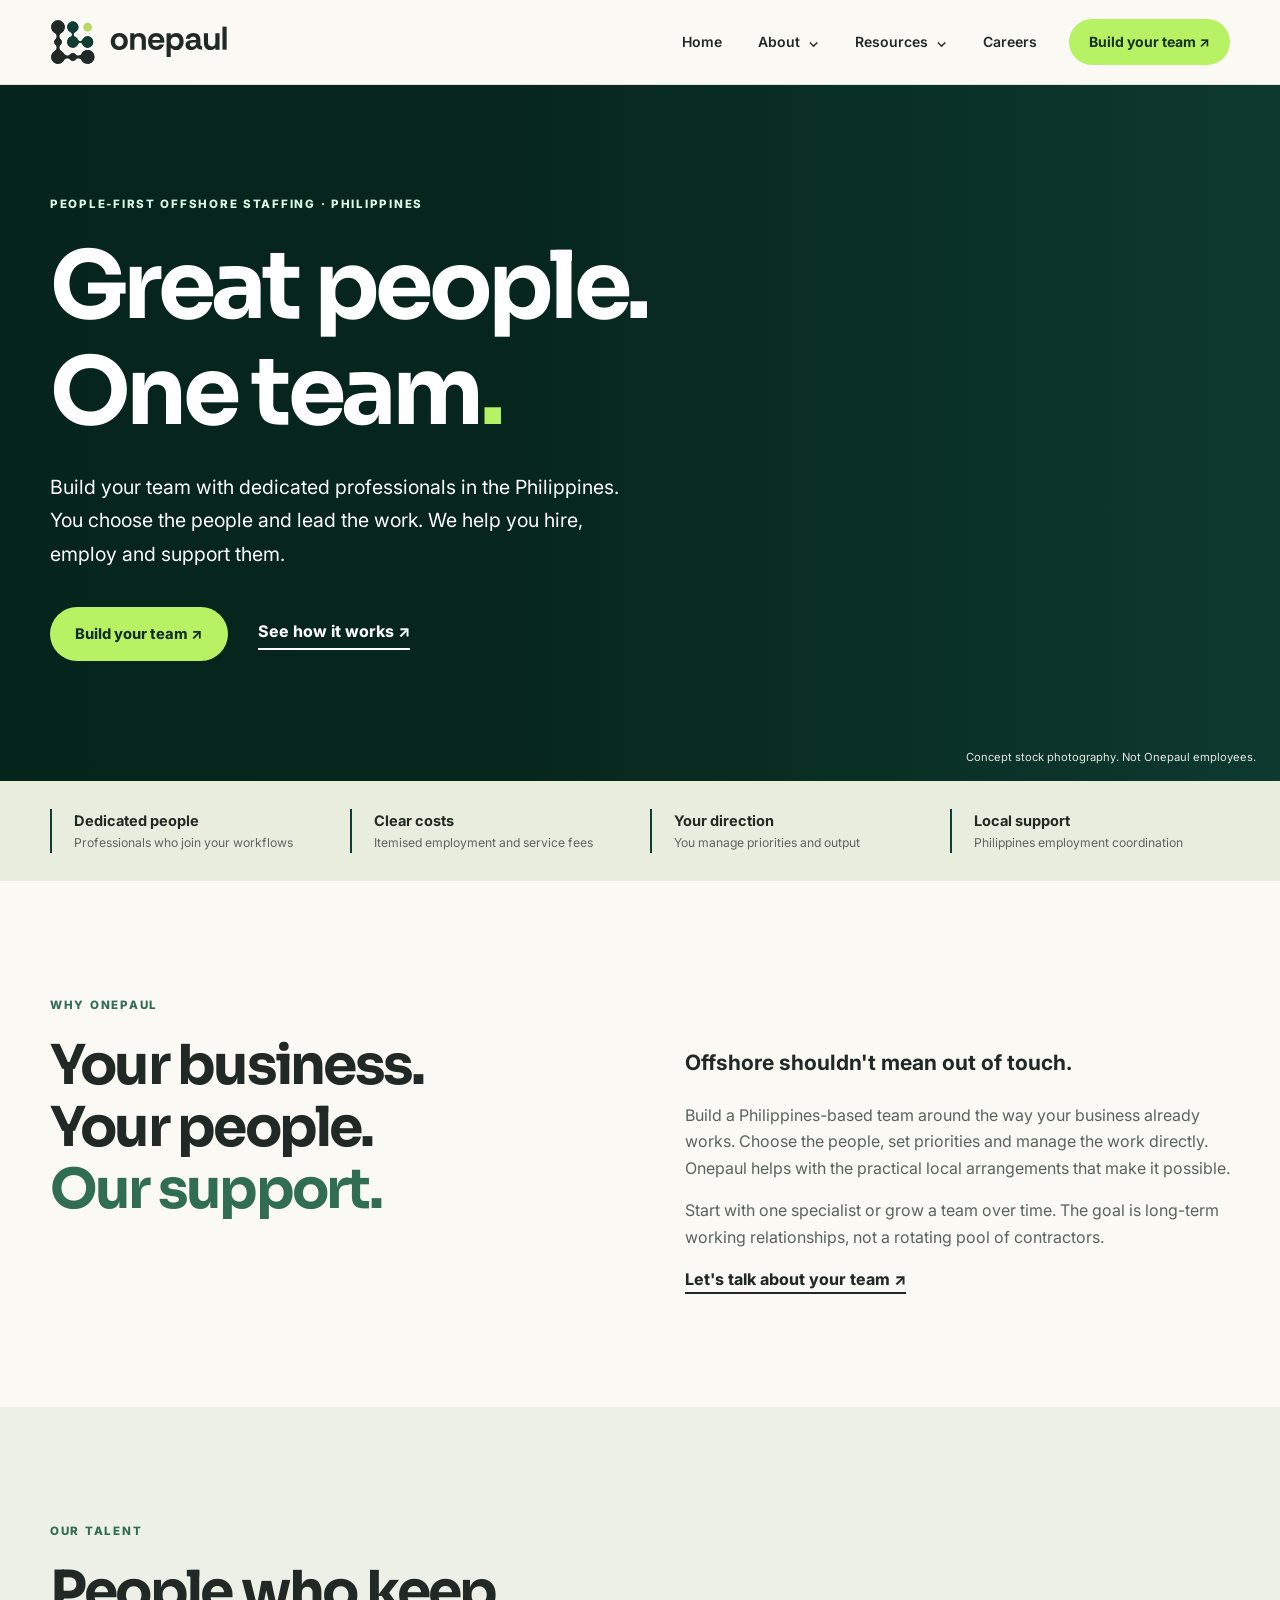
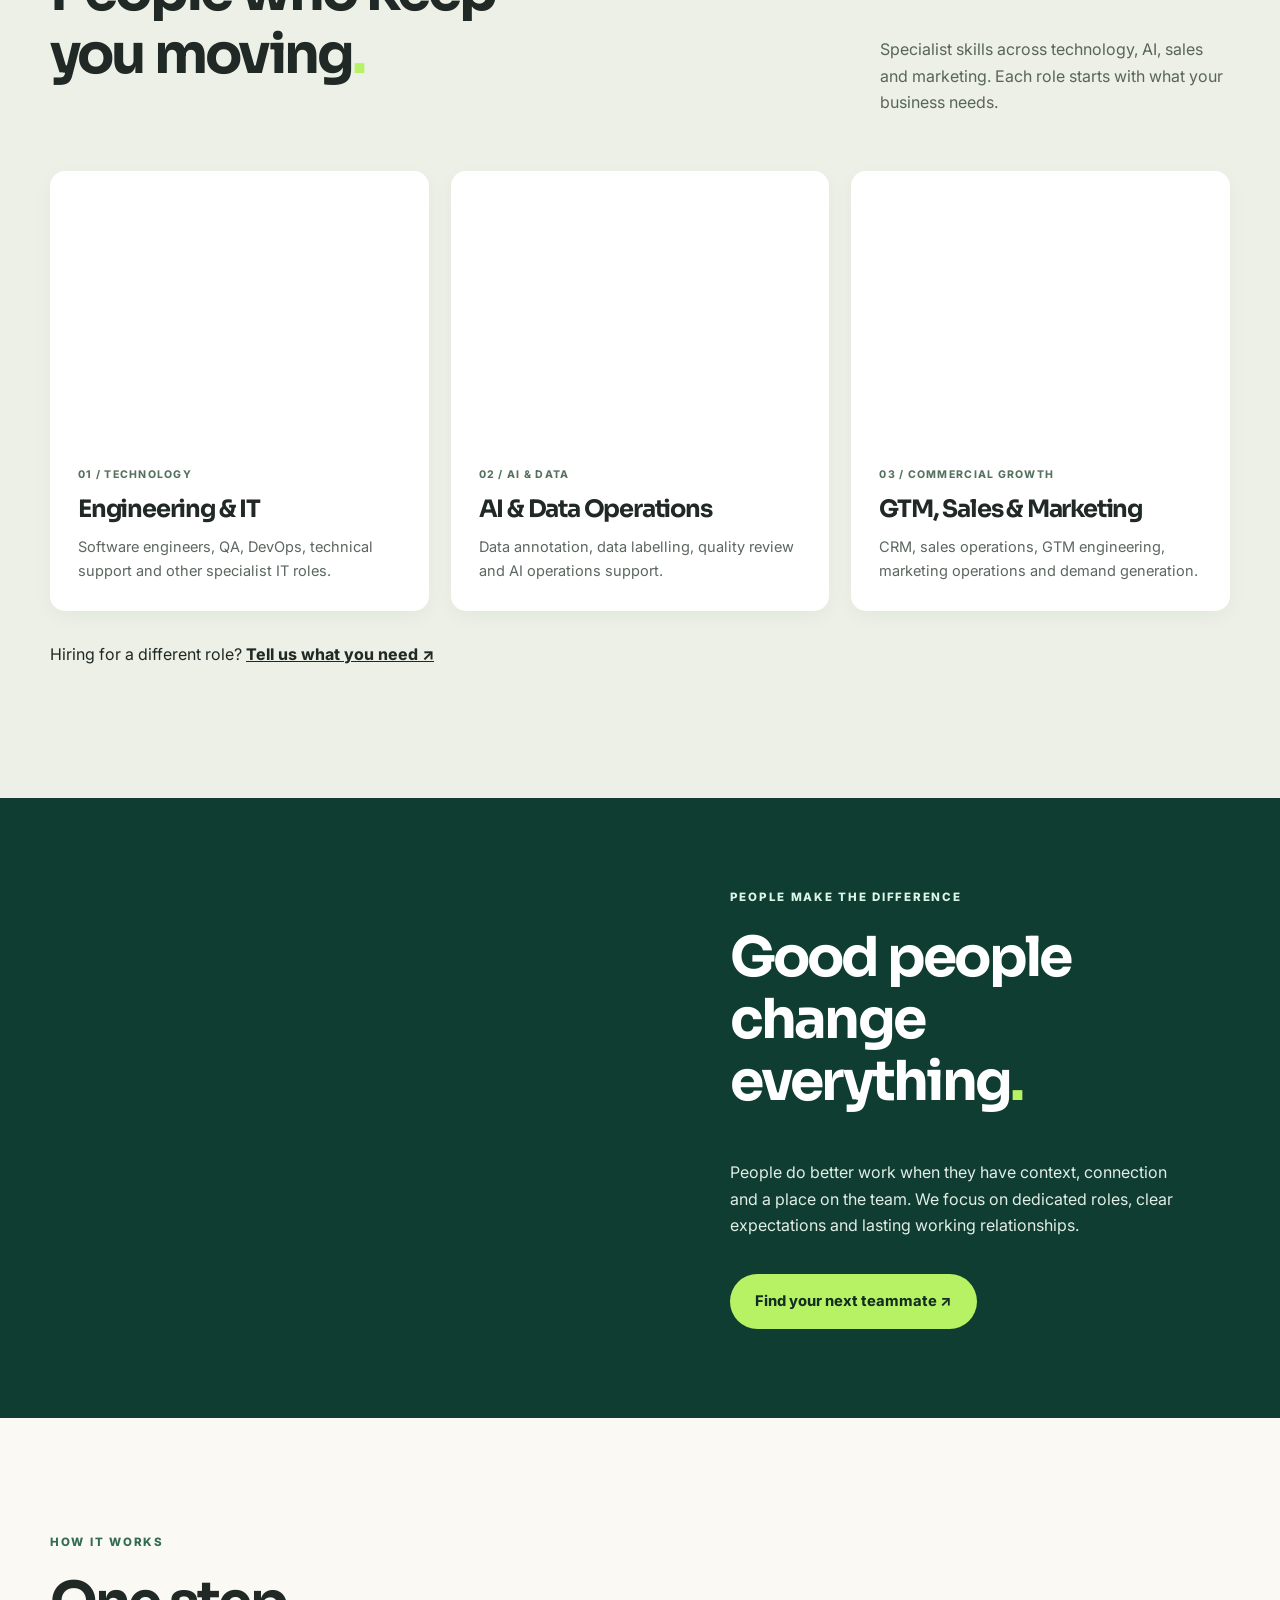
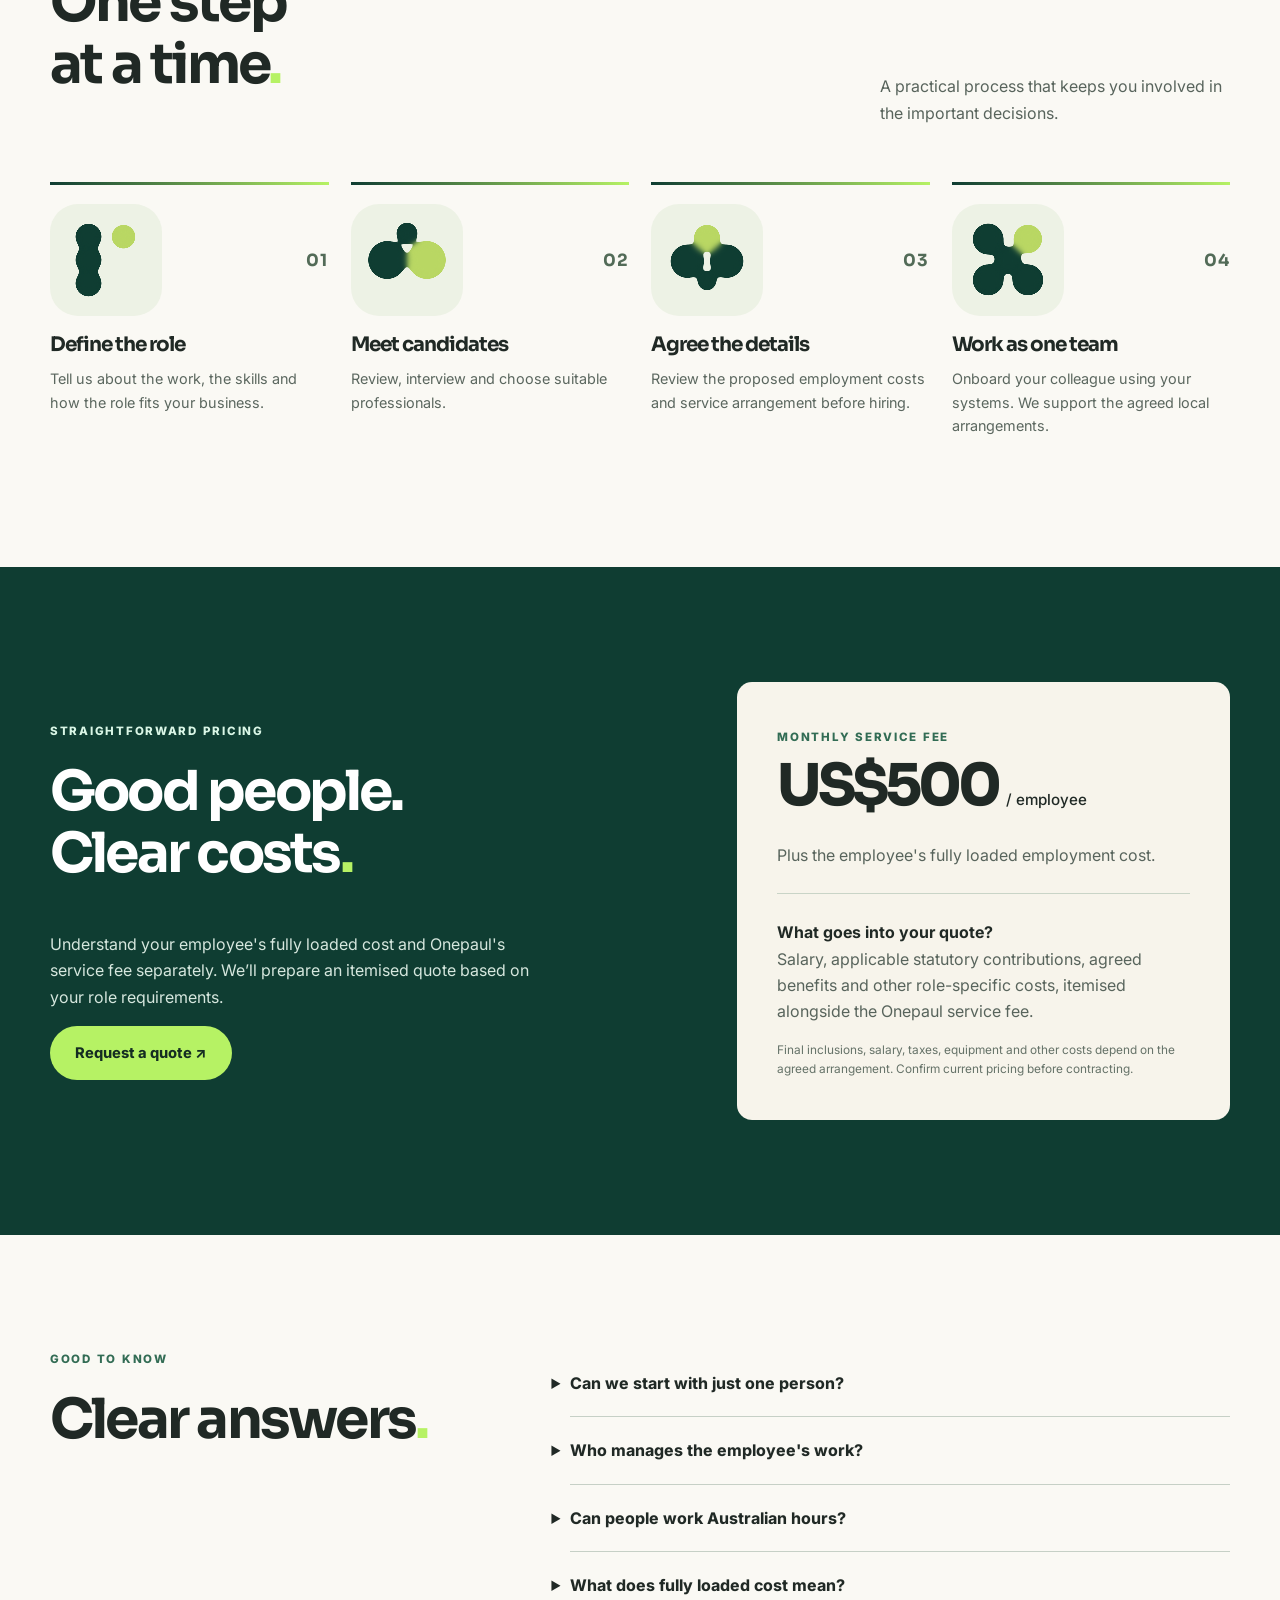
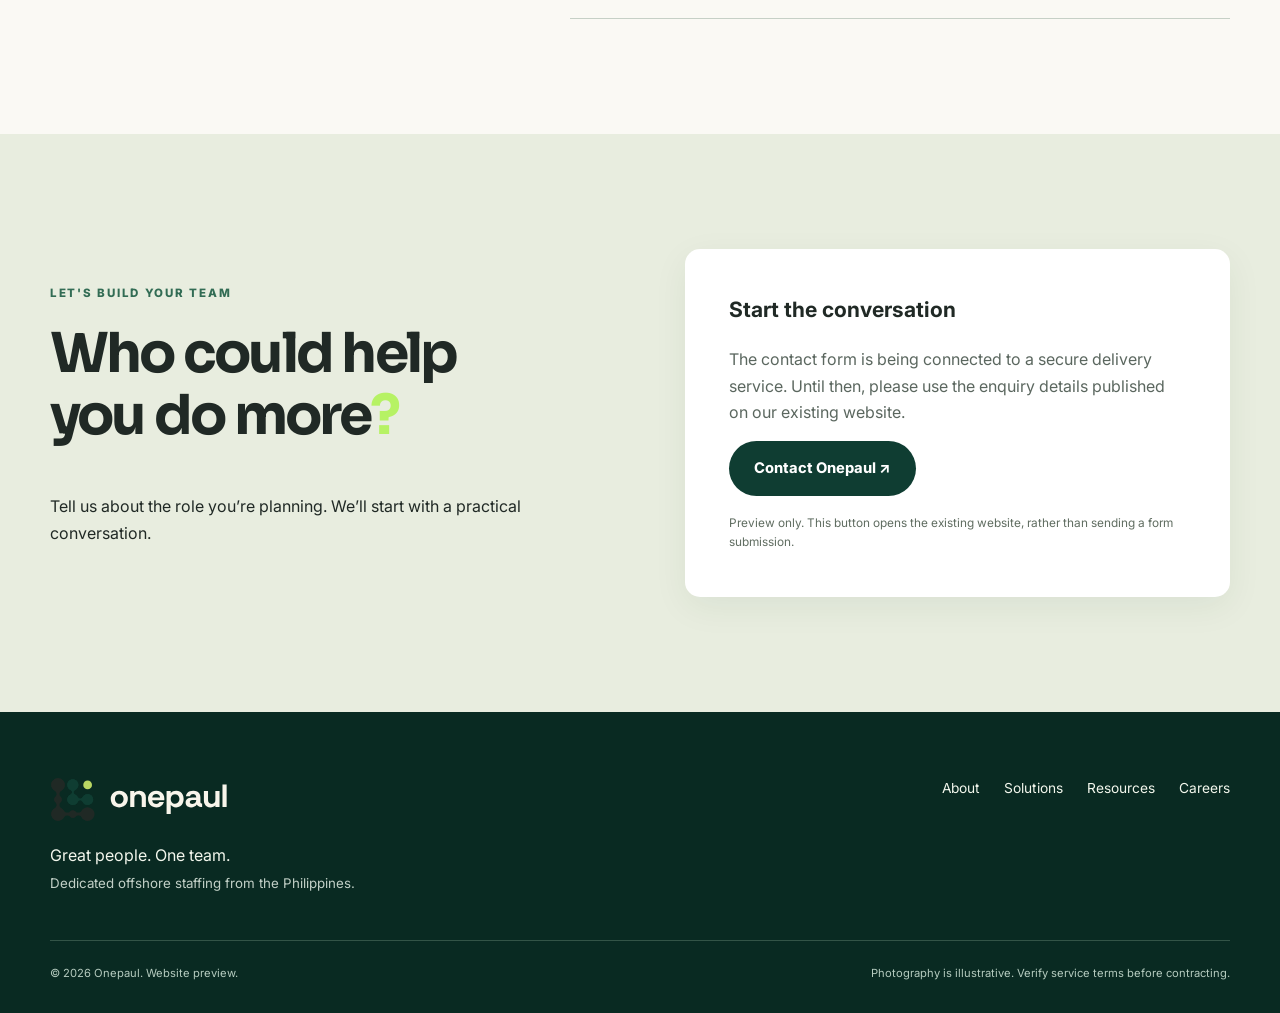
==== commit a8fdb7d3: "Replace process line icons with logo-inspired liquid metaball animations" ====
--- a/index.html
+++ b/index.html
@@ -10,7 +10,7 @@
 <link rel="icon" href="/assets/brandmark.svg" type="image/svg+xml">
 <link rel="preconnect" href="https://fonts.googleapis.com"><link rel="preconnect" href="https://fonts.gstatic.com" crossorigin>
 <link href="https://fonts.googleapis.com/css2?family=Inter:wght@400;500;600;700&family=Sora:wght@400;500;600;700;800&display=swap" rel="stylesheet">
-<link rel="stylesheet" href="/styles.css?v=20261122-icons-1"><link rel="stylesheet" href="/navigation.css?v=20261122-1">
+<link rel="stylesheet" href="/styles.css?v=20261122-liquid-1"><link rel="stylesheet" href="/navigation.css?v=20261122-1">
 </head>
 <body>
 <header class="op-header"><div class="shell op-bar"><a class="op-brand" href="/" aria-label="Onepaul home"><img src="/assets/logo.svg" alt="Onepaul" width="180" height="46"></a><button class="op-menu-toggle" type="button" aria-controls="op-navigation" aria-expanded="false"><span>Menu</span><span aria-hidden="true">☰</span></button><nav id="op-navigation" class="op-navigation" aria-label="Main navigation"><a class="op-top-link" href="/">Home</a><details class="op-dropdown"><summary>About <span aria-hidden="true">⌄</span></summary><div class="op-panel op-panel-about"><div><a href="/about/">About Onepaul</a><a href="/about/team/">Our Team</a><a href="/about/solutions/">Our Solutions</a><a href="/about/disciplines/">Our Disciplines</a></div><div><a class="op-industry-title" href="/about/industries/">Industries We Support</a><a href="/about/industries/technology-startups/">Technology &amp; Startups</a><a href="/about/industries/finance-accounting/">Finance &amp; Accounting</a><a href="/about/industries/health-insurance/">Health &amp; Insurance</a></div></div></details><details class="op-dropdown"><summary>Resources <span aria-hidden="true">⌄</span></summary><div class="op-panel op-panel-resources"><a href="/resources/">Resources Overview</a><a href="/resources/articles/">Articles &amp; Insights</a><a href="/resources/case-studies/">Case Studies</a><a href="/resources/team-builder/">Team Builder &amp; Calculator</a></div></details><a class="op-top-link" href="/careers/">Careers</a><a class="op-nav-action" href="/#contact">Build your team ↗</a></nav></div></header>
@@ -24,11 +24,11 @@
 <article class="talent-card"><div class="talent-photo photo-gtm" role="img" aria-label="Team collaborating around a table"></div><div class="talent-description"><span>03 / COMMERCIAL GROWTH</span><h3>GTM, Sales &amp; Marketing</h3><p>CRM, sales operations, GTM engineering, marketing operations and demand generation.</p></div></article>
 </div><p class="under-cards">Hiring for a different role? <a href="#contact">Tell us what you need ↗</a></p></div></section>
 <section class="people-panel"><div class="people-image" role="img" aria-label="Team members collaborating"></div><div class="people-message"><p class="eyebrow light">PEOPLE MAKE THE DIFFERENCE</p><h2>Good people<br>change everything<span class="lime">.</span></h2><p>People do better work when they have context, connection and a place on the team. We focus on dedicated roles, clear expectations and lasting working relationships.</p><a class="button button-lime" href="#contact">Find your next teammate ↗</a></div></section>
-<section class="section" id="process"><div class="shell"><div class="section-head"><div><p class="eyebrow">HOW IT WORKS</p><h2>One step<br>at a time<span class="lime">.</span></h2></div><p>A practical process that keeps you involved in the important decisions.</p></div><div class="steps"><article><div class="process-visual"><span class="process-icon process-icon-brief" aria-hidden="true"><svg viewBox="0 0 64 64" fill="none" stroke="currentColor" stroke-width="2.3" stroke-linecap="round" stroke-linejoin="round" focusable="false"><rect x="14" y="10" width="36" height="46" rx="6"/><path d="M25 10V7h14v3" /><path class="brief-line line-1" pathLength="1" d="M24 25h17"/><path class="brief-line line-2" pathLength="1" d="M24 34h17"/><path class="brief-line line-3" pathLength="1" d="M24 43h10"/><circle cx="18" cy="25" r="1" fill="currentColor" stroke="none"/></svg></span><b>01</b></div><h3>Define the role</h3><p>Tell us about the work, the skills and how the role fits your business.</p></article><article><div class="process-visual"><span class="process-icon process-icon-candidates" aria-hidden="true"><svg viewBox="0 0 64 64" fill="none" stroke="currentColor" stroke-width="2.3" stroke-linecap="round" stroke-linejoin="round" focusable="false"><g class="candidate candidate-left"><rect x="5" y="18" width="22" height="35" rx="5"/><circle cx="16" cy="29" r="4"/><path d="M10 45v-3a6 6 0 0 1 12 0v3"/></g><g class="candidate candidate-right"><rect x="37" y="18" width="22" height="35" rx="5"/><circle cx="48" cy="29" r="4"/><path d="M42 45v-3a6 6 0 0 1 12 0v3"/></g><path class="candidate-link" pathLength="1" d="M26 12q6-6 12 0m-3-5 3 5-6 1"/></svg></span><b>02</b></div><h3>Meet candidates</h3><p>Review, interview and choose suitable professionals.</p></article><article><div class="process-visual"><span class="process-icon process-icon-agreement" aria-hidden="true"><svg viewBox="0 0 64 64" fill="none" stroke="currentColor" stroke-width="2.3" stroke-linecap="round" stroke-linejoin="round" focusable="false"><rect x="12" y="8" width="34" height="47" rx="5"/><path d="M21 19h16m-16 7h13"/><g class="agreement-pen"><path d="m35 38 15-15 6 6-15 15-9 3z"/><path d="m47 26 6 6"/></g><path class="agreement-check" pathLength="1" d="m20 41 4 4 8-10"/></svg></span><b>03</b></div><h3>Agree the details</h3><p>Review the proposed employment costs and service arrangement before hiring.</p></article><article><div class="process-visual"><span class="process-icon process-icon-team" aria-hidden="true"><svg viewBox="0 0 64 64" fill="none" stroke="currentColor" stroke-width="2.3" stroke-linecap="round" stroke-linejoin="round" focusable="false"><g class="team-links"><path class="team-link" pathLength="1" d="M22 21h20M18 27l10 18m18-18L36 45"/></g><g class="team-person person-one"><circle cx="16" cy="18" r="9"/><path d="M12 20q4-5 8 0"/></g><g class="team-person person-two"><circle cx="48" cy="18" r="9"/><path d="M44 20q4-5 8 0"/></g><g class="team-person person-three"><circle cx="32" cy="49" r="9"/><path d="M28 51q4-5 8 0"/></g></svg></span><b>04</b></div><h3>Work as one team</h3><p>Onboard your colleague using your systems. We support the agreed local arrangements.</p></article></div></div></section>
+<section class="section" id="process"><div class="shell"><div class="section-head"><div><p class="eyebrow">HOW IT WORKS</p><h2>One step<br>at a time<span class="lime">.</span></h2></div><p>A practical process that keeps you involved in the important decisions.</p></div><div class="steps"><article><div class="process-visual"><span class="process-icon process-metaball" aria-hidden="true"><svg viewBox="0 0 96 96" focusable="false"><defs><filter id="process-liquid-1" x="-30%" y="-30%" width="160%" height="160%" color-interpolation-filters="sRGB"><feGaussianBlur in="SourceGraphic" stdDeviation="3.4" result="soft"/><feColorMatrix in="soft" type="matrix" values="1 0 0 0 0  0 1 0 0 0  0 0 1 0 0  0 0 0 22 -9" result="liquid"/></filter></defs><g filter="url(#process-liquid-1)" fill="#0f3d32"><circle class="liquid-node liquid-brief-a" cx="33" cy="28" r="11"/><circle class="liquid-node liquid-brief-b" cx="33" cy="48" r="11"/><circle class="liquid-node liquid-brief-c" cx="33" cy="68" r="11"/><circle class="liquid-node liquid-brief-dot" cx="63" cy="28" r="10" fill="#b9d763"/></g></svg></span><b>01</b></div><h3>Define the role</h3><p>Tell us about the work, the skills and how the role fits your business.</p></article><article><div class="process-visual"><span class="process-icon process-metaball" aria-hidden="true"><svg viewBox="0 0 96 96" focusable="false"><defs><filter id="process-liquid-2" x="-30%" y="-30%" width="160%" height="160%" color-interpolation-filters="sRGB"><feGaussianBlur in="SourceGraphic" stdDeviation="3.4" result="soft"/><feColorMatrix in="soft" type="matrix" values="1 0 0 0 0  0 1 0 0 0  0 0 1 0 0  0 0 0 22 -9" result="liquid"/></filter></defs><g filter="url(#process-liquid-2)" fill="#0f3d32"><circle class="liquid-node liquid-meet-left" cx="31" cy="48" r="16"/><circle class="liquid-node liquid-meet-right" cx="65" cy="48" r="16" fill="#b9d763"/><circle class="liquid-node liquid-meet-top" cx="48" cy="25" r="9"/></g></svg></span><b>02</b></div><h3>Meet candidates</h3><p>Review, interview and choose suitable professionals.</p></article><article><div class="process-visual"><span class="process-icon process-metaball" aria-hidden="true"><svg viewBox="0 0 96 96" focusable="false"><defs><filter id="process-liquid-3" x="-30%" y="-30%" width="160%" height="160%" color-interpolation-filters="sRGB"><feGaussianBlur in="SourceGraphic" stdDeviation="3.4" result="soft"/><feColorMatrix in="soft" type="matrix" values="1 0 0 0 0  0 1 0 0 0  0 0 1 0 0  0 0 0 22 -9" result="liquid"/></filter></defs><g filter="url(#process-liquid-3)" fill="#0f3d32"><circle class="liquid-node liquid-agree-left" cx="31" cy="49" r="14"/><circle class="liquid-node liquid-agree-right" cx="65" cy="49" r="14"/><circle class="liquid-node liquid-agree-dot" cx="48" cy="29" r="11" fill="#b9d763"/><circle cx="48" cy="66" r="8"/></g></svg></span><b>03</b></div><h3>Agree the details</h3><p>Review the proposed employment costs and service arrangement before hiring.</p></article><article><div class="process-visual"><span class="process-icon process-metaball" aria-hidden="true"><svg viewBox="0 0 96 96" focusable="false"><defs><filter id="process-liquid-4" x="-30%" y="-30%" width="160%" height="160%" color-interpolation-filters="sRGB"><feGaussianBlur in="SourceGraphic" stdDeviation="3.4" result="soft"/><feColorMatrix in="soft" type="matrix" values="1 0 0 0 0  0 1 0 0 0  0 0 1 0 0  0 0 0 22 -9" result="liquid"/></filter></defs><g filter="url(#process-liquid-4)" fill="#0f3d32"><circle class="liquid-node liquid-team-a" cx="31" cy="30" r="13"/><circle class="liquid-node liquid-team-b" cx="65" cy="30" r="12" fill="#b9d763"/><circle class="liquid-node liquid-team-c" cx="31" cy="65" r="13"/><circle class="liquid-node liquid-team-d" cx="65" cy="65" r="13"/><circle cx="48" cy="48" r="11"/></g></svg></span><b>04</b></div><h3>Work as one team</h3><p>Onboard your colleague using your systems. We support the agreed local arrangements.</p></article></div></div></section>
 <section class="section pricing" id="pricing"><div class="shell pricing-grid"><div><p class="eyebrow light">STRAIGHTFORWARD PRICING</p><h2>Good people.<br>Clear costs<span class="lime">.</span></h2><p>Understand your employee's fully loaded cost and Onepaul's service fee separately. We’ll prepare an itemised quote based on your role requirements.</p><a class="button button-lime" href="#contact">Request a quote ↗</a></div><div class="price-card"><span class="eyebrow">MONTHLY SERVICE FEE</span><div class="amount">US$500 <small>/ employee</small></div><p>Plus the employee's fully loaded employment cost.</p><hr><strong>What goes into your quote?</strong><p>Salary, applicable statutory contributions, agreed benefits and other role-specific costs, itemised alongside the Onepaul service fee.</p><small>Final inclusions, salary, taxes, equipment and other costs depend on the agreed arrangement. Confirm current pricing before contracting.</small></div></div></section>
 <section class="section faq" id="questions"><div class="shell faq-grid"><div><p class="eyebrow">GOOD TO KNOW</p><h2>Clear answers<span class="lime">.</span></h2></div><div class="faq-items"><details><summary>Can we start with just one person?</summary><p>Yes. You can begin with a single dedicated role and add people as your needs evolve.</p></details><details><summary>Who manages the employee's work?</summary><p>Your business directs the day-to-day responsibilities and priorities. Onepaul supports the agreed local employment arrangements.</p></details><details><summary>Can people work Australian hours?</summary><p>We’ll discuss your preferred working hours when defining the role. Availability and any additional costs are agreed before hiring.</p></details><details><summary>What does fully loaded cost mean?</summary><p>Salary plus applicable employer contributions, benefits and other agreed employment expenses. These are itemised separately from the service fee.</p></details></div></div></section>
 <section class="section contact" id="contact"><div class="shell contact-grid"><div><p class="eyebrow">LET'S BUILD YOUR TEAM</p><h2>Who could help<br>you do more<span class="lime">?</span></h2><p>Tell us about the role you’re planning. We’ll start with a practical conversation.</p></div><div class="contact-card"><p class="lead">Start the conversation</p><p>The contact form is being connected to a secure delivery service. Until then, please use the enquiry details published on our existing website.</p><a class="button button-green" href="https://onepaul.net/" target="_blank" rel="noopener noreferrer">Contact Onepaul ↗</a><small>Preview only. This button opens the existing website, rather than sending a form submission.</small></div></div></section>
 </main>
 <footer><div class="shell footer-top"><div><a href="/"><img src="/assets/logo-white.svg" alt="Onepaul"></a><p>Great people. One team.</p><small>Dedicated offshore staffing from the Philippines.</small></div><div class="footer-links"><a href="/about/">About</a><a href="/about/solutions/">Solutions</a><a href="/resources/">Resources</a><a href="/careers/">Careers</a></div></div><div class="shell footer-bottom"><small>© 2026 Onepaul. Website preview.</small><small>Photography is illustrative. Verify service terms before contracting.</small></div></footer>
-<script src="/script.js?v=20261122-icons-1"></script>
+<script src="/script.js?v=20261122-liquid-1"></script>
 </body></html>
--- a/styles.css
+++ b/styles.css
@@ -120,27 +120,42 @@
 @media(prefers-reduced-motion:reduce){#process.process-motion .steps>article::before{transform:none;transition:none}}
 @media print{#process.process-motion .steps>article::before{transform:none;transition:none}}
 
-/* Hand-drawn process icons: individual motions follow the existing scroll reveal. */
-#process .process-visual{display:flex;align-items:center;justify-content:space-between;gap:16px;margin:2px 0 20px}
-#process .process-icon{display:grid;place-items:center;width:84px;height:84px;flex:0 0 84px;background:#e8f0dd;border:1px solid #d5e2c8;border-radius:22px;color:var(--green);overflow:visible}
-#process .process-icon svg{display:block;width:62px;height:62px;overflow:visible}
+
+/* Logo-inspired liquid metaballs. Two gentle cycles, then settle. */
+#process .process-visual{display:flex;align-items:center;justify-content:space-between;gap:16px;margin:0 0 18px}
+#process .process-metaball{display:block;width:112px;height:112px;flex:0 0 112px;background:#edf2e5;border-radius:28px}
+#process .process-metaball svg{display:block;width:100%;height:100%;overflow:visible}
 #process .process-visual>b{font-size:1.05rem;letter-spacing:.06em;color:#526b57}
 #process .steps h3{margin-top:0}
-#process.process-motion .is-visible .brief-line{stroke-dasharray:1;animation:op-icon-draw .6s ease both;animation-delay:calc(var(--step-delay,0ms) + 180ms)}
-#process.process-motion .is-visible .brief-line.line-2{animation-delay:calc(var(--step-delay,0ms) + 380ms)}
-#process.process-motion .is-visible .brief-line.line-3{animation-delay:calc(var(--step-delay,0ms) + 580ms)}
-#process.process-motion .is-visible .candidate{animation:op-profile-arrive .7s cubic-bezier(.22,1,.36,1) both;animation-delay:calc(var(--step-delay,0ms) + 150ms);transform-box:fill-box;transform-origin:center}
-#process.process-motion .is-visible .candidate-right{animation-delay:calc(var(--step-delay,0ms) + 350ms)}
-#process.process-motion .is-visible .candidate-link{stroke-dasharray:1;animation:op-icon-draw .65s ease both;animation-delay:calc(var(--step-delay,0ms) + 600ms)}
-#process.process-motion .is-visible .agreement-pen{animation:op-sign .9s ease-in-out both;animation-delay:calc(var(--step-delay,0ms) + 200ms);transform-box:fill-box;transform-origin:center}
-#process.process-motion .is-visible .agreement-check{stroke-dasharray:1;animation:op-icon-draw .5s ease both;animation-delay:calc(var(--step-delay,0ms) + 700ms)}
-#process.process-motion .is-visible .team-person{animation:op-team-pop .6s cubic-bezier(.22,1,.36,1) both;transform-box:fill-box;transform-origin:center;animation-delay:calc(var(--step-delay,0ms) + 120ms)}
-#process.process-motion .is-visible .person-two{animation-delay:calc(var(--step-delay,0ms) + 300ms)}
-#process.process-motion .is-visible .person-three{animation-delay:calc(var(--step-delay,0ms) + 480ms)}
-#process.process-motion .is-visible .team-link{stroke-dasharray:1;animation:op-icon-draw .8s ease both;animation-delay:calc(var(--step-delay,0ms) + 650ms)}
-@keyframes op-icon-draw{from{stroke-dashoffset:1}to{stroke-dashoffset:0}}
-@keyframes op-profile-arrive{from{opacity:0;transform:translateY(8px) scale(.92)}to{opacity:1;transform:translateY(0) scale(1)}}
-@keyframes op-sign{0%{transform:translate(4px,-4px) rotate(-8deg)}45%{transform:translate(-2px,2px) rotate(4deg)}70%{transform:translate(1px,-1px)}100%{transform:none}}
-@keyframes op-team-pop{0%{opacity:0;transform:scale(.65)}70%{opacity:1;transform:scale(1.08)}100%{opacity:1;transform:scale(1)}}
-@media(prefers-reduced-motion:reduce){#process .process-icon svg *{animation:none!important;stroke-dashoffset:0!important;opacity:1!important;transform:none!important}}
-@media print{#process .process-icon svg *{animation:none!important;stroke-dashoffset:0!important;opacity:1!important;transform:none!important}}
+#process .liquid-node{transform-box:fill-box;transform-origin:center}
+#process.process-motion .is-visible .liquid-node{animation-duration:2.2s;animation-timing-function:cubic-bezier(.45,0,.25,1);animation-iteration-count:2;animation-fill-mode:both;animation-delay:var(--step-delay,0ms)}
+#process.process-motion .is-visible .liquid-brief-a{animation-name:op-liquid-brief-a}
+#process.process-motion .is-visible .liquid-brief-b{animation-name:op-liquid-breathe}
+#process.process-motion .is-visible .liquid-brief-c{animation-name:op-liquid-brief-c}
+#process.process-motion .is-visible .liquid-brief-dot{animation-name:op-liquid-brief-dot}
+#process.process-motion .is-visible .liquid-meet-left{animation-name:op-liquid-meet-left}
+#process.process-motion .is-visible .liquid-meet-right{animation-name:op-liquid-meet-right}
+#process.process-motion .is-visible .liquid-meet-top{animation-name:op-liquid-meet-top}
+#process.process-motion .is-visible .liquid-agree-left{animation-name:op-liquid-agree-left}
+#process.process-motion .is-visible .liquid-agree-right{animation-name:op-liquid-agree-right}
+#process.process-motion .is-visible .liquid-agree-dot{animation-name:op-liquid-agree-dot}
+#process.process-motion .is-visible .liquid-team-a{animation-name:op-liquid-team-a}
+#process.process-motion .is-visible .liquid-team-b{animation-name:op-liquid-team-b}
+#process.process-motion .is-visible .liquid-team-c{animation-name:op-liquid-team-c}
+#process.process-motion .is-visible .liquid-team-d{animation-name:op-liquid-team-d}
+@keyframes op-liquid-brief-a{0%,100%{transform:none}45%,55%{transform:translate(0,17px) scale(1.06)}}
+@keyframes op-liquid-brief-c{0%,100%{transform:none}45%,55%{transform:translate(0,-17px) scale(1.06)}}
+@keyframes op-liquid-breathe{0%,100%{transform:none}50%{transform:scale(1.3)}}
+@keyframes op-liquid-brief-dot{0%,100%{transform:none}45%,55%{transform:translate(-18px,17px) scale(.9)}}
+@keyframes op-liquid-meet-left{0%,100%{transform:none}45%,55%{transform:translate(13px,0) scale(1.05)}}
+@keyframes op-liquid-meet-right{0%,100%{transform:none}45%,55%{transform:translate(-13px,0) scale(1.05)}}
+@keyframes op-liquid-meet-top{0%,100%{transform:none}45%,55%{transform:translate(0,17px)}}
+@keyframes op-liquid-agree-left{0%,100%{transform:none}45%,55%{transform:translate(13px,4px)}}
+@keyframes op-liquid-agree-right{0%,100%{transform:none}45%,55%{transform:translate(-13px,4px)}}
+@keyframes op-liquid-agree-dot{0%,100%{transform:none}45%,55%{transform:translate(0,17px) scale(.9)}}
+@keyframes op-liquid-team-a{0%,100%{transform:none}45%,55%{transform:translate(10px,10px) scale(1.1)}}
+@keyframes op-liquid-team-b{0%,100%{transform:none}45%,55%{transform:translate(-10px,10px) scale(1.1)}}
+@keyframes op-liquid-team-c{0%,100%{transform:none}45%,55%{transform:translate(10px,-10px) scale(1.1)}}
+@keyframes op-liquid-team-d{0%,100%{transform:none}45%,55%{transform:translate(-10px,-10px) scale(1.1)}}
+@media(prefers-reduced-motion:reduce){#process .liquid-node{animation:none!important;transform:none!important}}
+@media print{#process .liquid-node{animation:none!important;transform:none!important}}
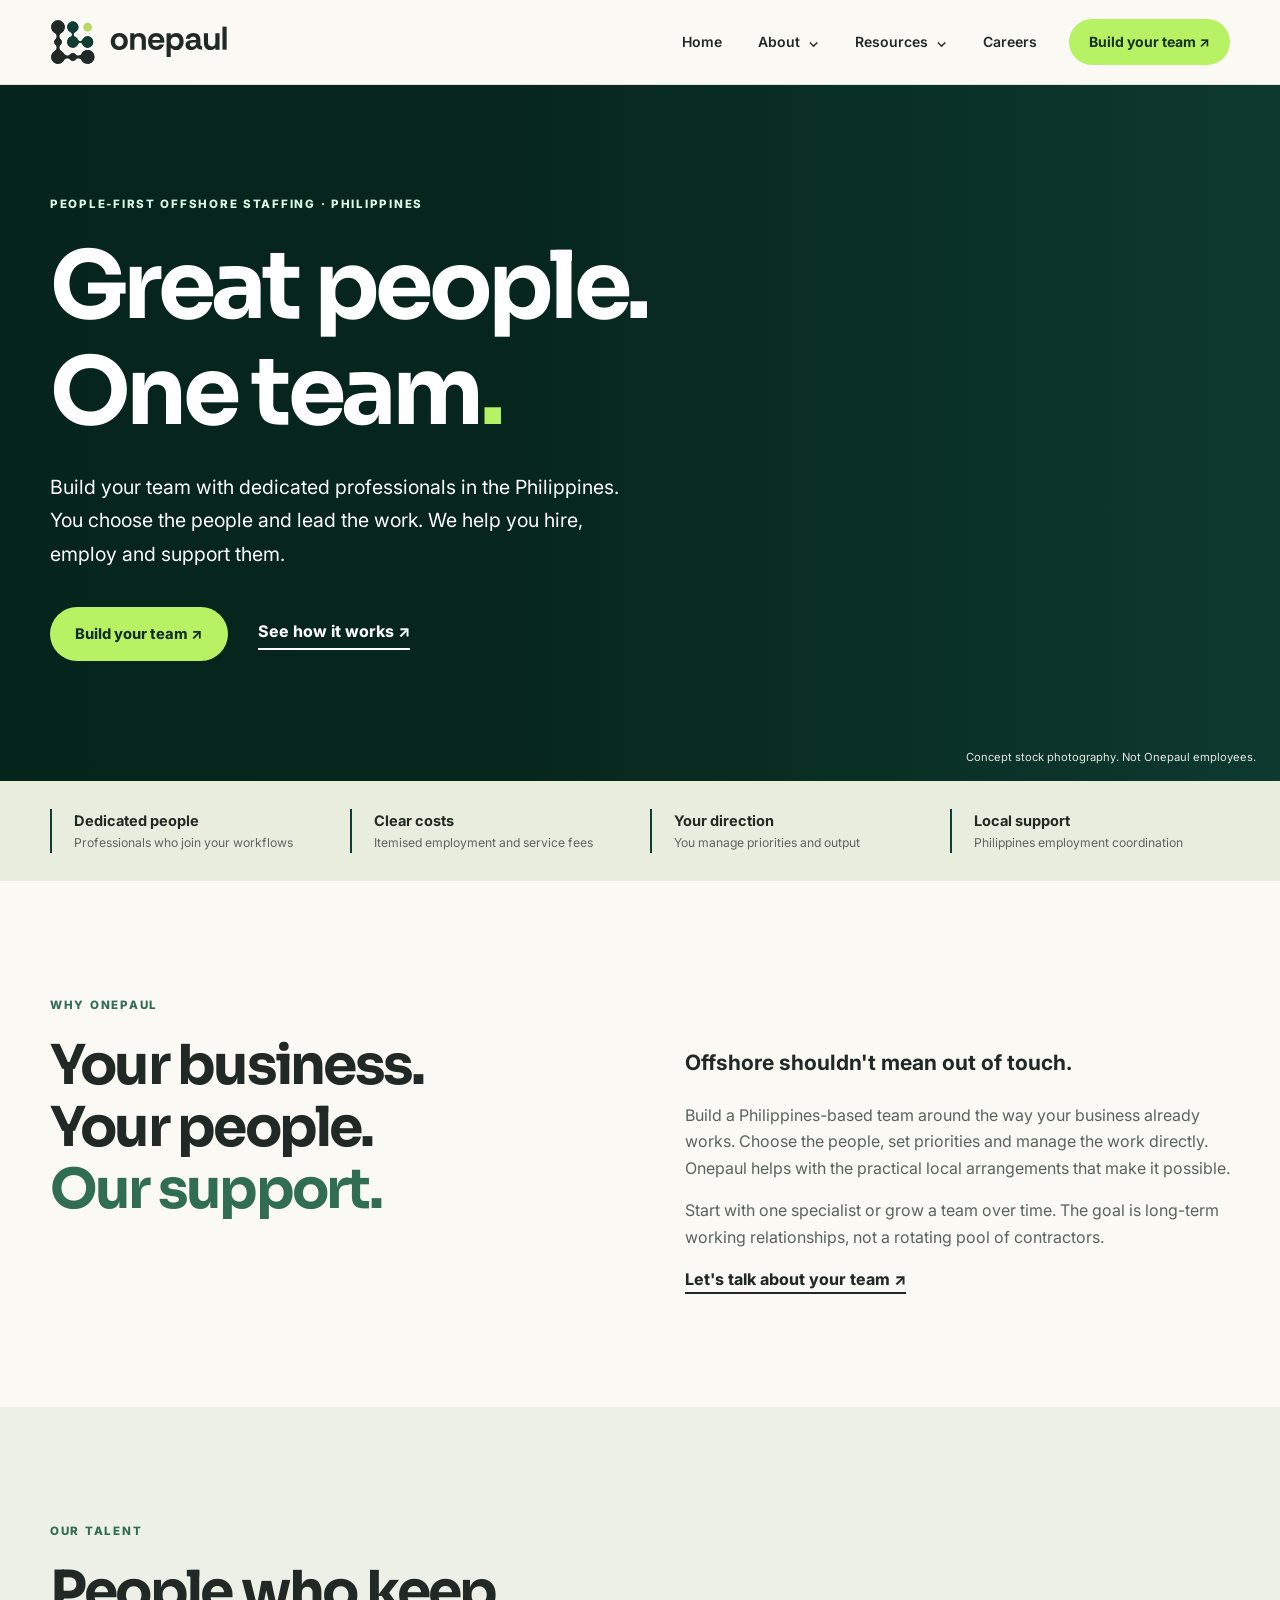
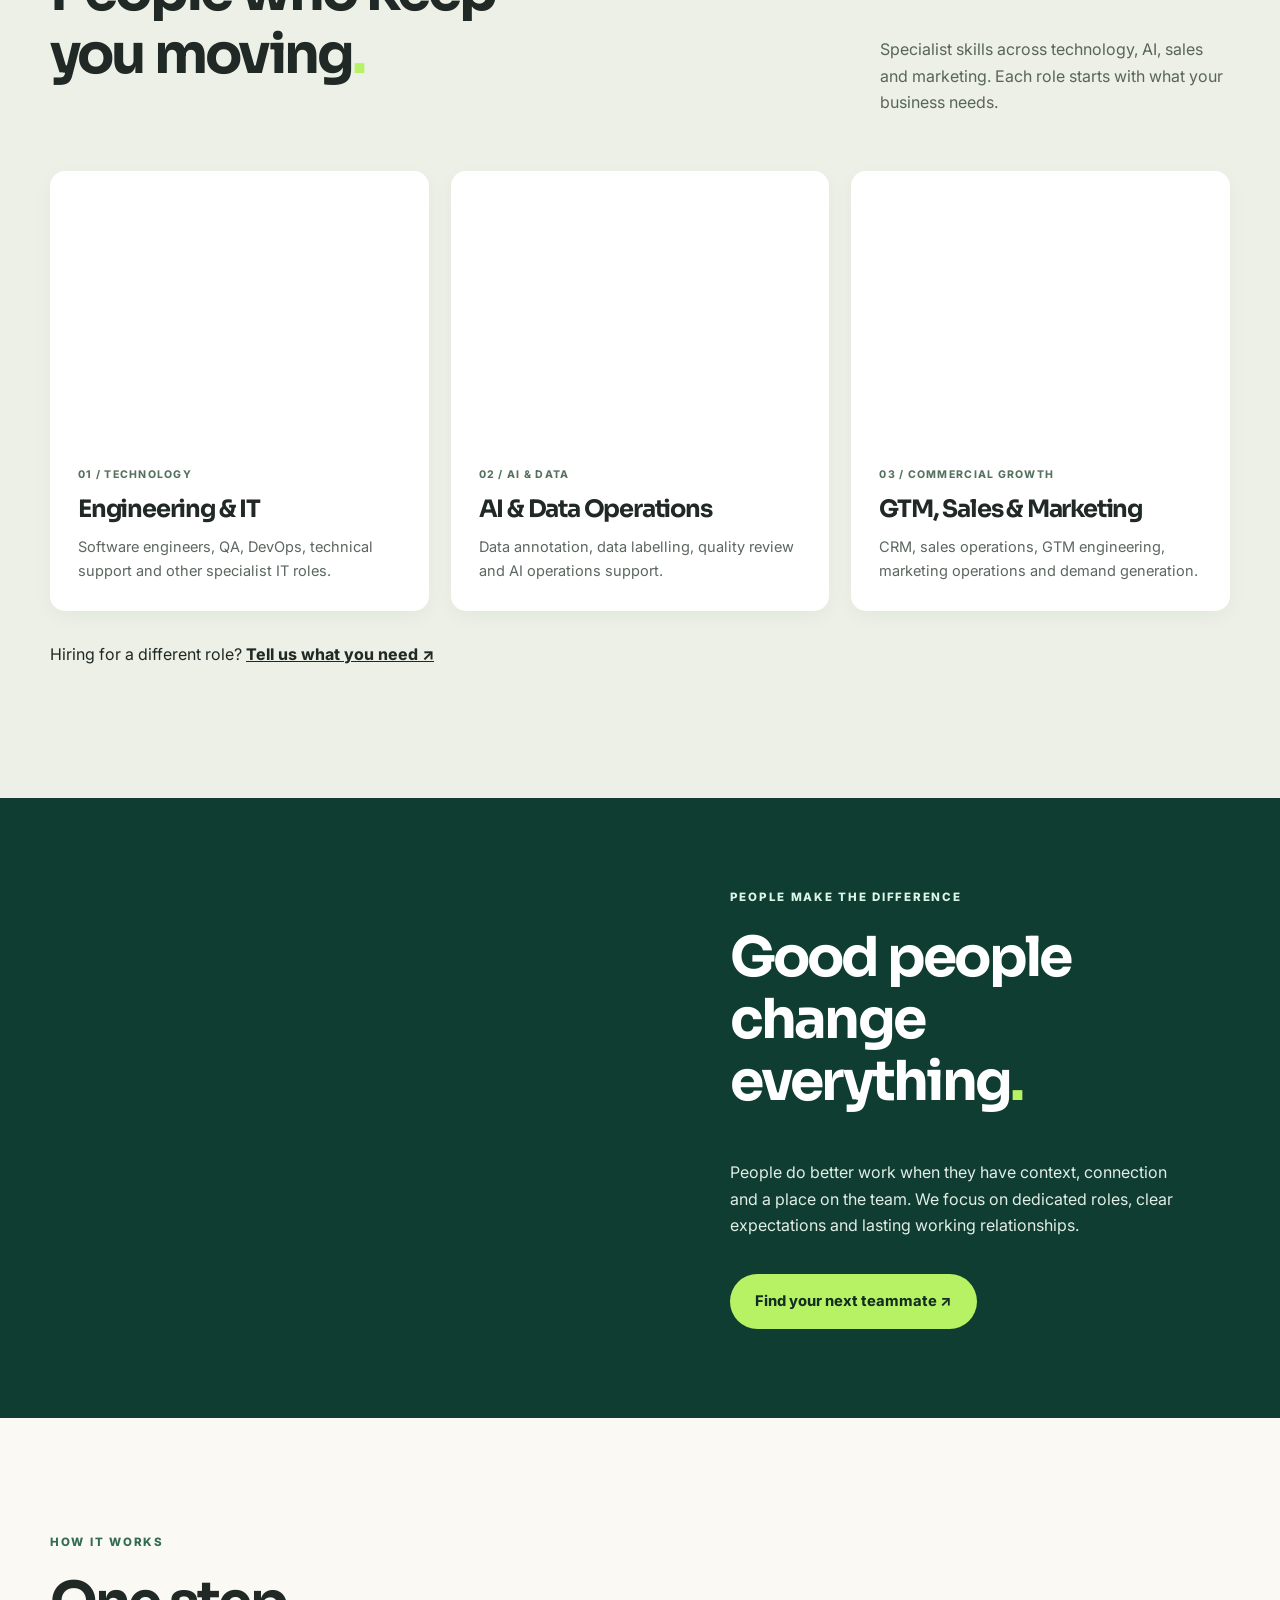
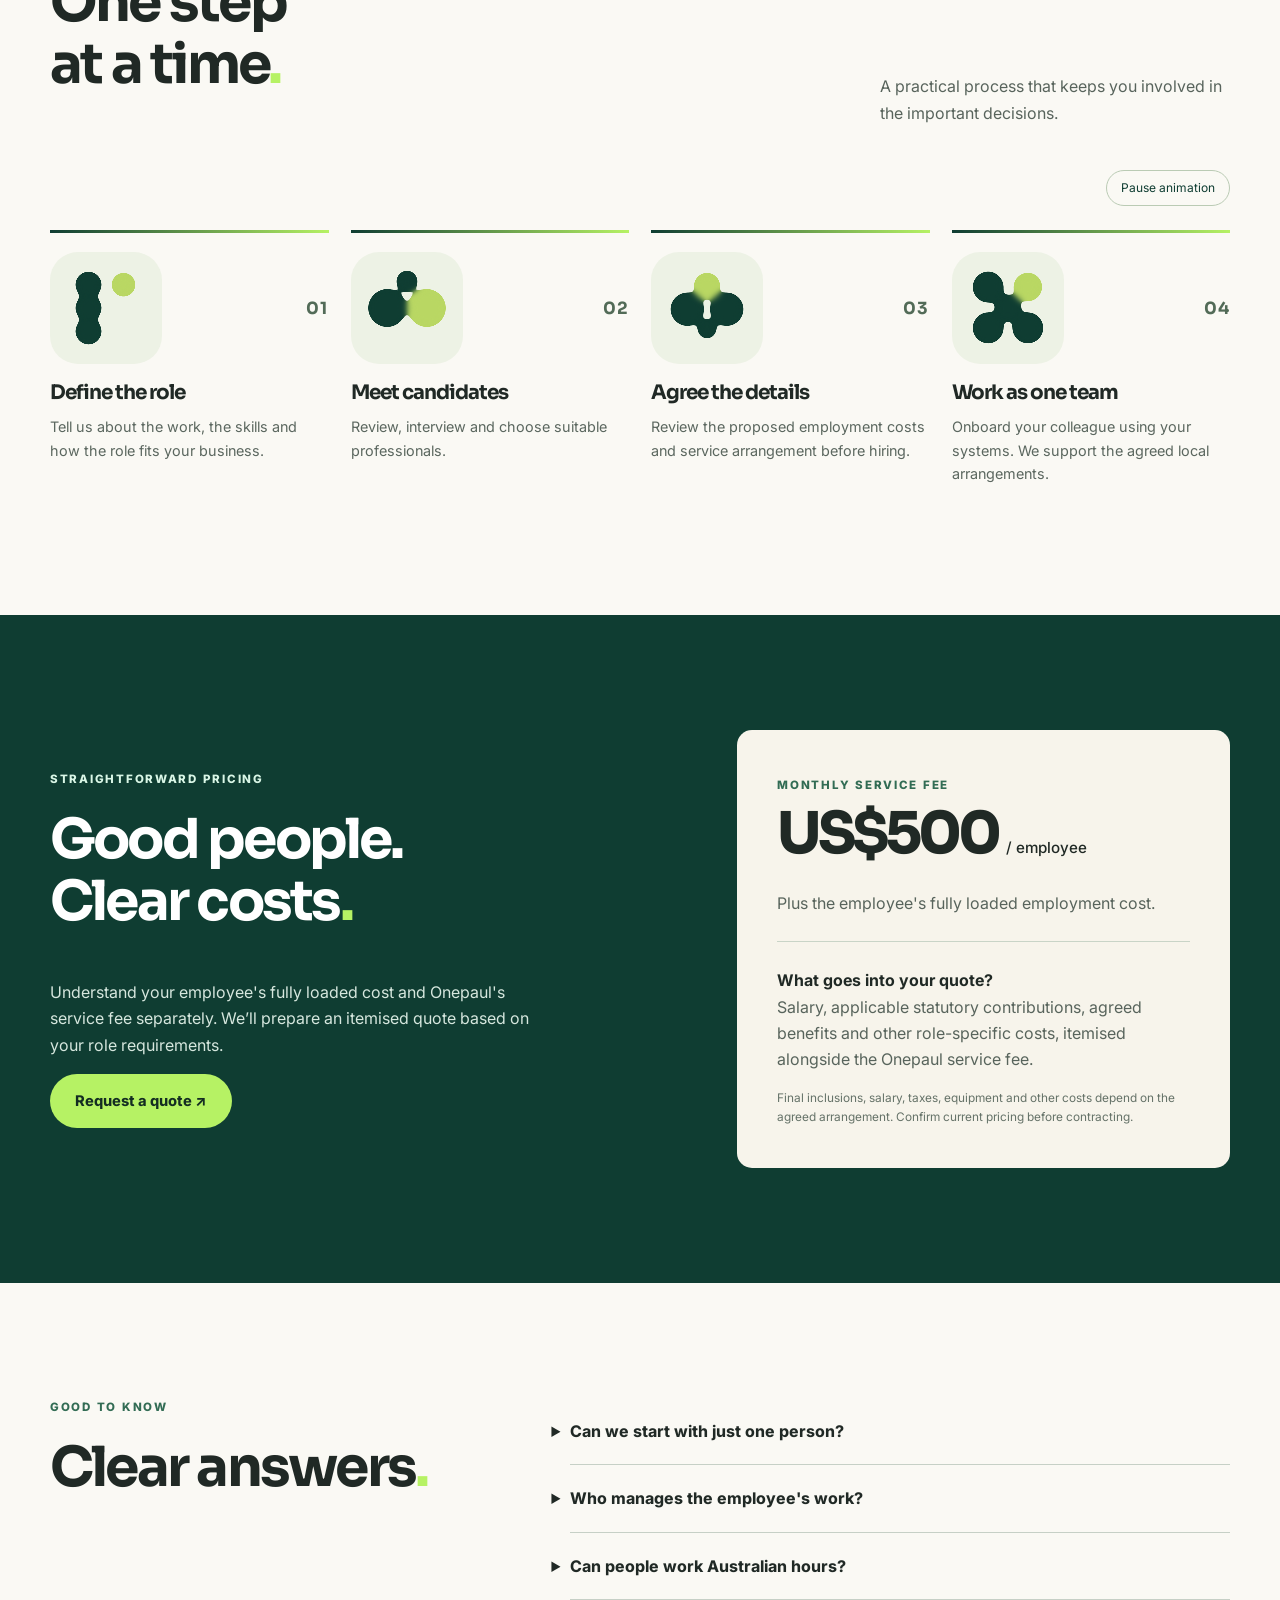
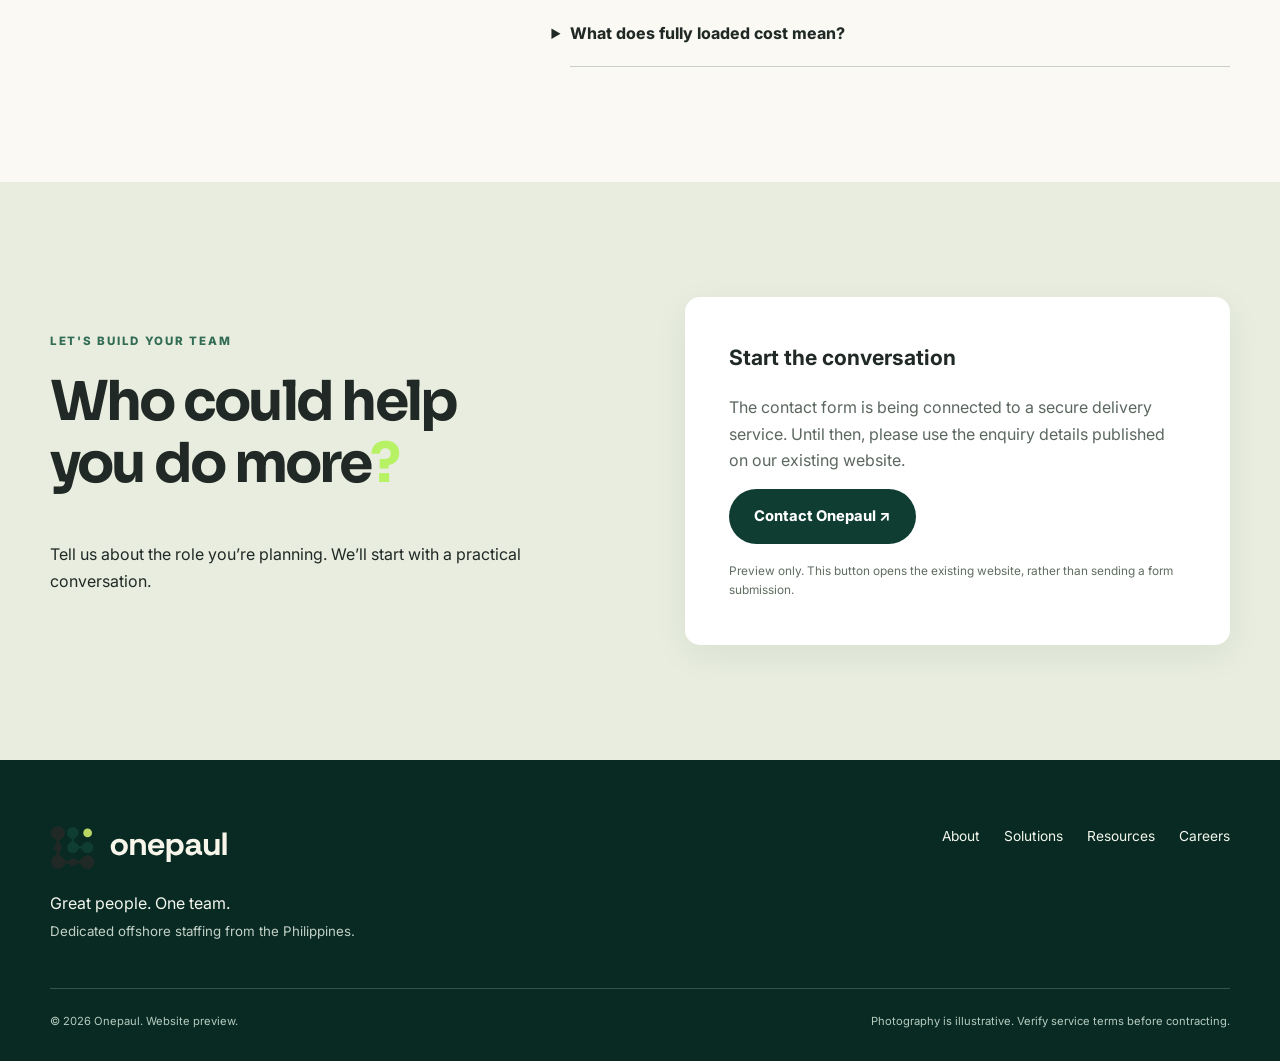
==== commit 0416b65a: "Loop liquid process icons while visible with pause and reduced-motion support" ====
--- a/index.html
+++ b/index.html
@@ -10,7 +10,7 @@
 <link rel="icon" href="/assets/brandmark.svg" type="image/svg+xml">
 <link rel="preconnect" href="https://fonts.googleapis.com"><link rel="preconnect" href="https://fonts.gstatic.com" crossorigin>
 <link href="https://fonts.googleapis.com/css2?family=Inter:wght@400;500;600;700&family=Sora:wght@400;500;600;700;800&display=swap" rel="stylesheet">
-<link rel="stylesheet" href="/styles.css?v=20261122-liquid-1"><link rel="stylesheet" href="/navigation.css?v=20261122-1">
+<link rel="stylesheet" href="/styles.css?v=20261122-liquid-loop-1"><link rel="stylesheet" href="/navigation.css?v=20261122-1">
 </head>
 <body>
 <header class="op-header"><div class="shell op-bar"><a class="op-brand" href="/" aria-label="Onepaul home"><img src="/assets/logo.svg" alt="Onepaul" width="180" height="46"></a><button class="op-menu-toggle" type="button" aria-controls="op-navigation" aria-expanded="false"><span>Menu</span><span aria-hidden="true">☰</span></button><nav id="op-navigation" class="op-navigation" aria-label="Main navigation"><a class="op-top-link" href="/">Home</a><details class="op-dropdown"><summary>About <span aria-hidden="true">⌄</span></summary><div class="op-panel op-panel-about"><div><a href="/about/">About Onepaul</a><a href="/about/team/">Our Team</a><a href="/about/solutions/">Our Solutions</a><a href="/about/disciplines/">Our Disciplines</a></div><div><a class="op-industry-title" href="/about/industries/">Industries We Support</a><a href="/about/industries/technology-startups/">Technology &amp; Startups</a><a href="/about/industries/finance-accounting/">Finance &amp; Accounting</a><a href="/about/industries/health-insurance/">Health &amp; Insurance</a></div></div></details><details class="op-dropdown"><summary>Resources <span aria-hidden="true">⌄</span></summary><div class="op-panel op-panel-resources"><a href="/resources/">Resources Overview</a><a href="/resources/articles/">Articles &amp; Insights</a><a href="/resources/case-studies/">Case Studies</a><a href="/resources/team-builder/">Team Builder &amp; Calculator</a></div></details><a class="op-top-link" href="/careers/">Careers</a><a class="op-nav-action" href="/#contact">Build your team ↗</a></nav></div></header>
@@ -24,11 +24,11 @@
 <article class="talent-card"><div class="talent-photo photo-gtm" role="img" aria-label="Team collaborating around a table"></div><div class="talent-description"><span>03 / COMMERCIAL GROWTH</span><h3>GTM, Sales &amp; Marketing</h3><p>CRM, sales operations, GTM engineering, marketing operations and demand generation.</p></div></article>
 </div><p class="under-cards">Hiring for a different role? <a href="#contact">Tell us what you need ↗</a></p></div></section>
 <section class="people-panel"><div class="people-image" role="img" aria-label="Team members collaborating"></div><div class="people-message"><p class="eyebrow light">PEOPLE MAKE THE DIFFERENCE</p><h2>Good people<br>change everything<span class="lime">.</span></h2><p>People do better work when they have context, connection and a place on the team. We focus on dedicated roles, clear expectations and lasting working relationships.</p><a class="button button-lime" href="#contact">Find your next teammate ↗</a></div></section>
-<section class="section" id="process"><div class="shell"><div class="section-head"><div><p class="eyebrow">HOW IT WORKS</p><h2>One step<br>at a time<span class="lime">.</span></h2></div><p>A practical process that keeps you involved in the important decisions.</p></div><div class="steps"><article><div class="process-visual"><span class="process-icon process-metaball" aria-hidden="true"><svg viewBox="0 0 96 96" focusable="false"><defs><filter id="process-liquid-1" x="-30%" y="-30%" width="160%" height="160%" color-interpolation-filters="sRGB"><feGaussianBlur in="SourceGraphic" stdDeviation="3.4" result="soft"/><feColorMatrix in="soft" type="matrix" values="1 0 0 0 0  0 1 0 0 0  0 0 1 0 0  0 0 0 22 -9" result="liquid"/></filter></defs><g filter="url(#process-liquid-1)" fill="#0f3d32"><circle class="liquid-node liquid-brief-a" cx="33" cy="28" r="11"/><circle class="liquid-node liquid-brief-b" cx="33" cy="48" r="11"/><circle class="liquid-node liquid-brief-c" cx="33" cy="68" r="11"/><circle class="liquid-node liquid-brief-dot" cx="63" cy="28" r="10" fill="#b9d763"/></g></svg></span><b>01</b></div><h3>Define the role</h3><p>Tell us about the work, the skills and how the role fits your business.</p></article><article><div class="process-visual"><span class="process-icon process-metaball" aria-hidden="true"><svg viewBox="0 0 96 96" focusable="false"><defs><filter id="process-liquid-2" x="-30%" y="-30%" width="160%" height="160%" color-interpolation-filters="sRGB"><feGaussianBlur in="SourceGraphic" stdDeviation="3.4" result="soft"/><feColorMatrix in="soft" type="matrix" values="1 0 0 0 0  0 1 0 0 0  0 0 1 0 0  0 0 0 22 -9" result="liquid"/></filter></defs><g filter="url(#process-liquid-2)" fill="#0f3d32"><circle class="liquid-node liquid-meet-left" cx="31" cy="48" r="16"/><circle class="liquid-node liquid-meet-right" cx="65" cy="48" r="16" fill="#b9d763"/><circle class="liquid-node liquid-meet-top" cx="48" cy="25" r="9"/></g></svg></span><b>02</b></div><h3>Meet candidates</h3><p>Review, interview and choose suitable professionals.</p></article><article><div class="process-visual"><span class="process-icon process-metaball" aria-hidden="true"><svg viewBox="0 0 96 96" focusable="false"><defs><filter id="process-liquid-3" x="-30%" y="-30%" width="160%" height="160%" color-interpolation-filters="sRGB"><feGaussianBlur in="SourceGraphic" stdDeviation="3.4" result="soft"/><feColorMatrix in="soft" type="matrix" values="1 0 0 0 0  0 1 0 0 0  0 0 1 0 0  0 0 0 22 -9" result="liquid"/></filter></defs><g filter="url(#process-liquid-3)" fill="#0f3d32"><circle class="liquid-node liquid-agree-left" cx="31" cy="49" r="14"/><circle class="liquid-node liquid-agree-right" cx="65" cy="49" r="14"/><circle class="liquid-node liquid-agree-dot" cx="48" cy="29" r="11" fill="#b9d763"/><circle cx="48" cy="66" r="8"/></g></svg></span><b>03</b></div><h3>Agree the details</h3><p>Review the proposed employment costs and service arrangement before hiring.</p></article><article><div class="process-visual"><span class="process-icon process-metaball" aria-hidden="true"><svg viewBox="0 0 96 96" focusable="false"><defs><filter id="process-liquid-4" x="-30%" y="-30%" width="160%" height="160%" color-interpolation-filters="sRGB"><feGaussianBlur in="SourceGraphic" stdDeviation="3.4" result="soft"/><feColorMatrix in="soft" type="matrix" values="1 0 0 0 0  0 1 0 0 0  0 0 1 0 0  0 0 0 22 -9" result="liquid"/></filter></defs><g filter="url(#process-liquid-4)" fill="#0f3d32"><circle class="liquid-node liquid-team-a" cx="31" cy="30" r="13"/><circle class="liquid-node liquid-team-b" cx="65" cy="30" r="12" fill="#b9d763"/><circle class="liquid-node liquid-team-c" cx="31" cy="65" r="13"/><circle class="liquid-node liquid-team-d" cx="65" cy="65" r="13"/><circle cx="48" cy="48" r="11"/></g></svg></span><b>04</b></div><h3>Work as one team</h3><p>Onboard your colleague using your systems. We support the agreed local arrangements.</p></article></div></div></section>
+<section class="section" id="process"><div class="shell"><div class="section-head"><div><p class="eyebrow">HOW IT WORKS</p><h2>One step<br>at a time<span class="lime">.</span></h2></div><p>A practical process that keeps you involved in the important decisions.</p></div><div class="process-controls"><button type="button" class="process-motion-toggle" aria-pressed="false" hidden>Pause animation</button></div><div class="steps"><article><div class="process-visual"><span class="process-icon process-metaball" aria-hidden="true"><svg viewBox="0 0 96 96" focusable="false"><defs><filter id="process-liquid-1" x="-30%" y="-30%" width="160%" height="160%" color-interpolation-filters="sRGB"><feGaussianBlur in="SourceGraphic" stdDeviation="3.4" result="soft"/><feColorMatrix in="soft" type="matrix" values="1 0 0 0 0  0 1 0 0 0  0 0 1 0 0  0 0 0 22 -9" result="liquid"/></filter></defs><g filter="url(#process-liquid-1)" fill="#0f3d32"><circle class="liquid-node liquid-brief-a" cx="33" cy="28" r="11"/><circle class="liquid-node liquid-brief-b" cx="33" cy="48" r="11"/><circle class="liquid-node liquid-brief-c" cx="33" cy="68" r="11"/><circle class="liquid-node liquid-brief-dot" cx="63" cy="28" r="10" fill="#b9d763"/></g></svg></span><b>01</b></div><h3>Define the role</h3><p>Tell us about the work, the skills and how the role fits your business.</p></article><article><div class="process-visual"><span class="process-icon process-metaball" aria-hidden="true"><svg viewBox="0 0 96 96" focusable="false"><defs><filter id="process-liquid-2" x="-30%" y="-30%" width="160%" height="160%" color-interpolation-filters="sRGB"><feGaussianBlur in="SourceGraphic" stdDeviation="3.4" result="soft"/><feColorMatrix in="soft" type="matrix" values="1 0 0 0 0  0 1 0 0 0  0 0 1 0 0  0 0 0 22 -9" result="liquid"/></filter></defs><g filter="url(#process-liquid-2)" fill="#0f3d32"><circle class="liquid-node liquid-meet-left" cx="31" cy="48" r="16"/><circle class="liquid-node liquid-meet-right" cx="65" cy="48" r="16" fill="#b9d763"/><circle class="liquid-node liquid-meet-top" cx="48" cy="25" r="9"/></g></svg></span><b>02</b></div><h3>Meet candidates</h3><p>Review, interview and choose suitable professionals.</p></article><article><div class="process-visual"><span class="process-icon process-metaball" aria-hidden="true"><svg viewBox="0 0 96 96" focusable="false"><defs><filter id="process-liquid-3" x="-30%" y="-30%" width="160%" height="160%" color-interpolation-filters="sRGB"><feGaussianBlur in="SourceGraphic" stdDeviation="3.4" result="soft"/><feColorMatrix in="soft" type="matrix" values="1 0 0 0 0  0 1 0 0 0  0 0 1 0 0  0 0 0 22 -9" result="liquid"/></filter></defs><g filter="url(#process-liquid-3)" fill="#0f3d32"><circle class="liquid-node liquid-agree-left" cx="31" cy="49" r="14"/><circle class="liquid-node liquid-agree-right" cx="65" cy="49" r="14"/><circle class="liquid-node liquid-agree-dot" cx="48" cy="29" r="11" fill="#b9d763"/><circle cx="48" cy="66" r="8"/></g></svg></span><b>03</b></div><h3>Agree the details</h3><p>Review the proposed employment costs and service arrangement before hiring.</p></article><article><div class="process-visual"><span class="process-icon process-metaball" aria-hidden="true"><svg viewBox="0 0 96 96" focusable="false"><defs><filter id="process-liquid-4" x="-30%" y="-30%" width="160%" height="160%" color-interpolation-filters="sRGB"><feGaussianBlur in="SourceGraphic" stdDeviation="3.4" result="soft"/><feColorMatrix in="soft" type="matrix" values="1 0 0 0 0  0 1 0 0 0  0 0 1 0 0  0 0 0 22 -9" result="liquid"/></filter></defs><g filter="url(#process-liquid-4)" fill="#0f3d32"><circle class="liquid-node liquid-team-a" cx="31" cy="30" r="13"/><circle class="liquid-node liquid-team-b" cx="65" cy="30" r="12" fill="#b9d763"/><circle class="liquid-node liquid-team-c" cx="31" cy="65" r="13"/><circle class="liquid-node liquid-team-d" cx="65" cy="65" r="13"/><circle cx="48" cy="48" r="11"/></g></svg></span><b>04</b></div><h3>Work as one team</h3><p>Onboard your colleague using your systems. We support the agreed local arrangements.</p></article></div></div></section>
 <section class="section pricing" id="pricing"><div class="shell pricing-grid"><div><p class="eyebrow light">STRAIGHTFORWARD PRICING</p><h2>Good people.<br>Clear costs<span class="lime">.</span></h2><p>Understand your employee's fully loaded cost and Onepaul's service fee separately. We’ll prepare an itemised quote based on your role requirements.</p><a class="button button-lime" href="#contact">Request a quote ↗</a></div><div class="price-card"><span class="eyebrow">MONTHLY SERVICE FEE</span><div class="amount">US$500 <small>/ employee</small></div><p>Plus the employee's fully loaded employment cost.</p><hr><strong>What goes into your quote?</strong><p>Salary, applicable statutory contributions, agreed benefits and other role-specific costs, itemised alongside the Onepaul service fee.</p><small>Final inclusions, salary, taxes, equipment and other costs depend on the agreed arrangement. Confirm current pricing before contracting.</small></div></div></section>
 <section class="section faq" id="questions"><div class="shell faq-grid"><div><p class="eyebrow">GOOD TO KNOW</p><h2>Clear answers<span class="lime">.</span></h2></div><div class="faq-items"><details><summary>Can we start with just one person?</summary><p>Yes. You can begin with a single dedicated role and add people as your needs evolve.</p></details><details><summary>Who manages the employee's work?</summary><p>Your business directs the day-to-day responsibilities and priorities. Onepaul supports the agreed local employment arrangements.</p></details><details><summary>Can people work Australian hours?</summary><p>We’ll discuss your preferred working hours when defining the role. Availability and any additional costs are agreed before hiring.</p></details><details><summary>What does fully loaded cost mean?</summary><p>Salary plus applicable employer contributions, benefits and other agreed employment expenses. These are itemised separately from the service fee.</p></details></div></div></section>
 <section class="section contact" id="contact"><div class="shell contact-grid"><div><p class="eyebrow">LET'S BUILD YOUR TEAM</p><h2>Who could help<br>you do more<span class="lime">?</span></h2><p>Tell us about the role you’re planning. We’ll start with a practical conversation.</p></div><div class="contact-card"><p class="lead">Start the conversation</p><p>The contact form is being connected to a secure delivery service. Until then, please use the enquiry details published on our existing website.</p><a class="button button-green" href="https://onepaul.net/" target="_blank" rel="noopener noreferrer">Contact Onepaul ↗</a><small>Preview only. This button opens the existing website, rather than sending a form submission.</small></div></div></section>
 </main>
 <footer><div class="shell footer-top"><div><a href="/"><img src="/assets/logo-white.svg" alt="Onepaul"></a><p>Great people. One team.</p><small>Dedicated offshore staffing from the Philippines.</small></div><div class="footer-links"><a href="/about/">About</a><a href="/about/solutions/">Solutions</a><a href="/resources/">Resources</a><a href="/careers/">Careers</a></div></div><div class="shell footer-bottom"><small>© 2026 Onepaul. Website preview.</small><small>Photography is illustrative. Verify service terms before contracting.</small></div></footer>
-<script src="/script.js?v=20261122-liquid-1"></script>
+<script src="/script.js?v=20261122-liquid-loop-1"></script>
 </body></html>
--- a/styles.css
+++ b/styles.css
@@ -121,14 +121,14 @@
 @media print{#process.process-motion .steps>article::before{transform:none;transition:none}}
 
 
-/* Logo-inspired liquid metaballs. Two gentle cycles, then settle. */
+/* Logo-inspired liquid metaballs. Continuous gentle cycles while visible, with user and visibility controls. */
 #process .process-visual{display:flex;align-items:center;justify-content:space-between;gap:16px;margin:0 0 18px}
 #process .process-metaball{display:block;width:112px;height:112px;flex:0 0 112px;background:#edf2e5;border-radius:28px}
 #process .process-metaball svg{display:block;width:100%;height:100%;overflow:visible}
 #process .process-visual>b{font-size:1.05rem;letter-spacing:.06em;color:#526b57}
 #process .steps h3{margin-top:0}
 #process .liquid-node{transform-box:fill-box;transform-origin:center}
-#process.process-motion .is-visible .liquid-node{animation-duration:2.2s;animation-timing-function:cubic-bezier(.45,0,.25,1);animation-iteration-count:2;animation-fill-mode:both;animation-delay:var(--step-delay,0ms)}
+#process.process-motion .is-visible .liquid-node{animation-duration:2.2s;animation-timing-function:cubic-bezier(.45,0,.25,1);animation-iteration-count:infinite;animation-fill-mode:both;animation-delay:var(--step-delay,0ms)}
 #process.process-motion .is-visible .liquid-brief-a{animation-name:op-liquid-brief-a}
 #process.process-motion .is-visible .liquid-brief-b{animation-name:op-liquid-breathe}
 #process.process-motion .is-visible .liquid-brief-c{animation-name:op-liquid-brief-c}
@@ -159,3 +159,13 @@
 @keyframes op-liquid-team-d{0%,100%{transform:none}45%,55%{transform:translate(-10px,-10px) scale(1.1)}}
 @media(prefers-reduced-motion:reduce){#process .liquid-node{animation:none!important;transform:none!important}}
 @media print{#process .liquid-node{animation:none!important;transform:none!important}}
+
+#process .process-metaball:not(.is-in-view) .liquid-node,
+#process.process-animation-paused .liquid-node,
+#process.process-tab-hidden .liquid-node{animation-play-state:paused}
+#process .process-controls{display:flex;justify-content:flex-end;margin:-12px 0 24px}
+#process .process-motion-toggle{border:1px solid #bacbb4;border-radius:99px;background:transparent;padding:8px 14px;color:var(--green);font-size:12px;line-height:1.5;cursor:pointer}
+#process .process-motion-toggle[hidden]{display:none}
+#process .process-motion-toggle:hover{background:#e8f0dd}
+@media(prefers-reduced-motion:reduce){#process .process-controls{display:none}}
+@media print{#process .process-controls{display:none}}
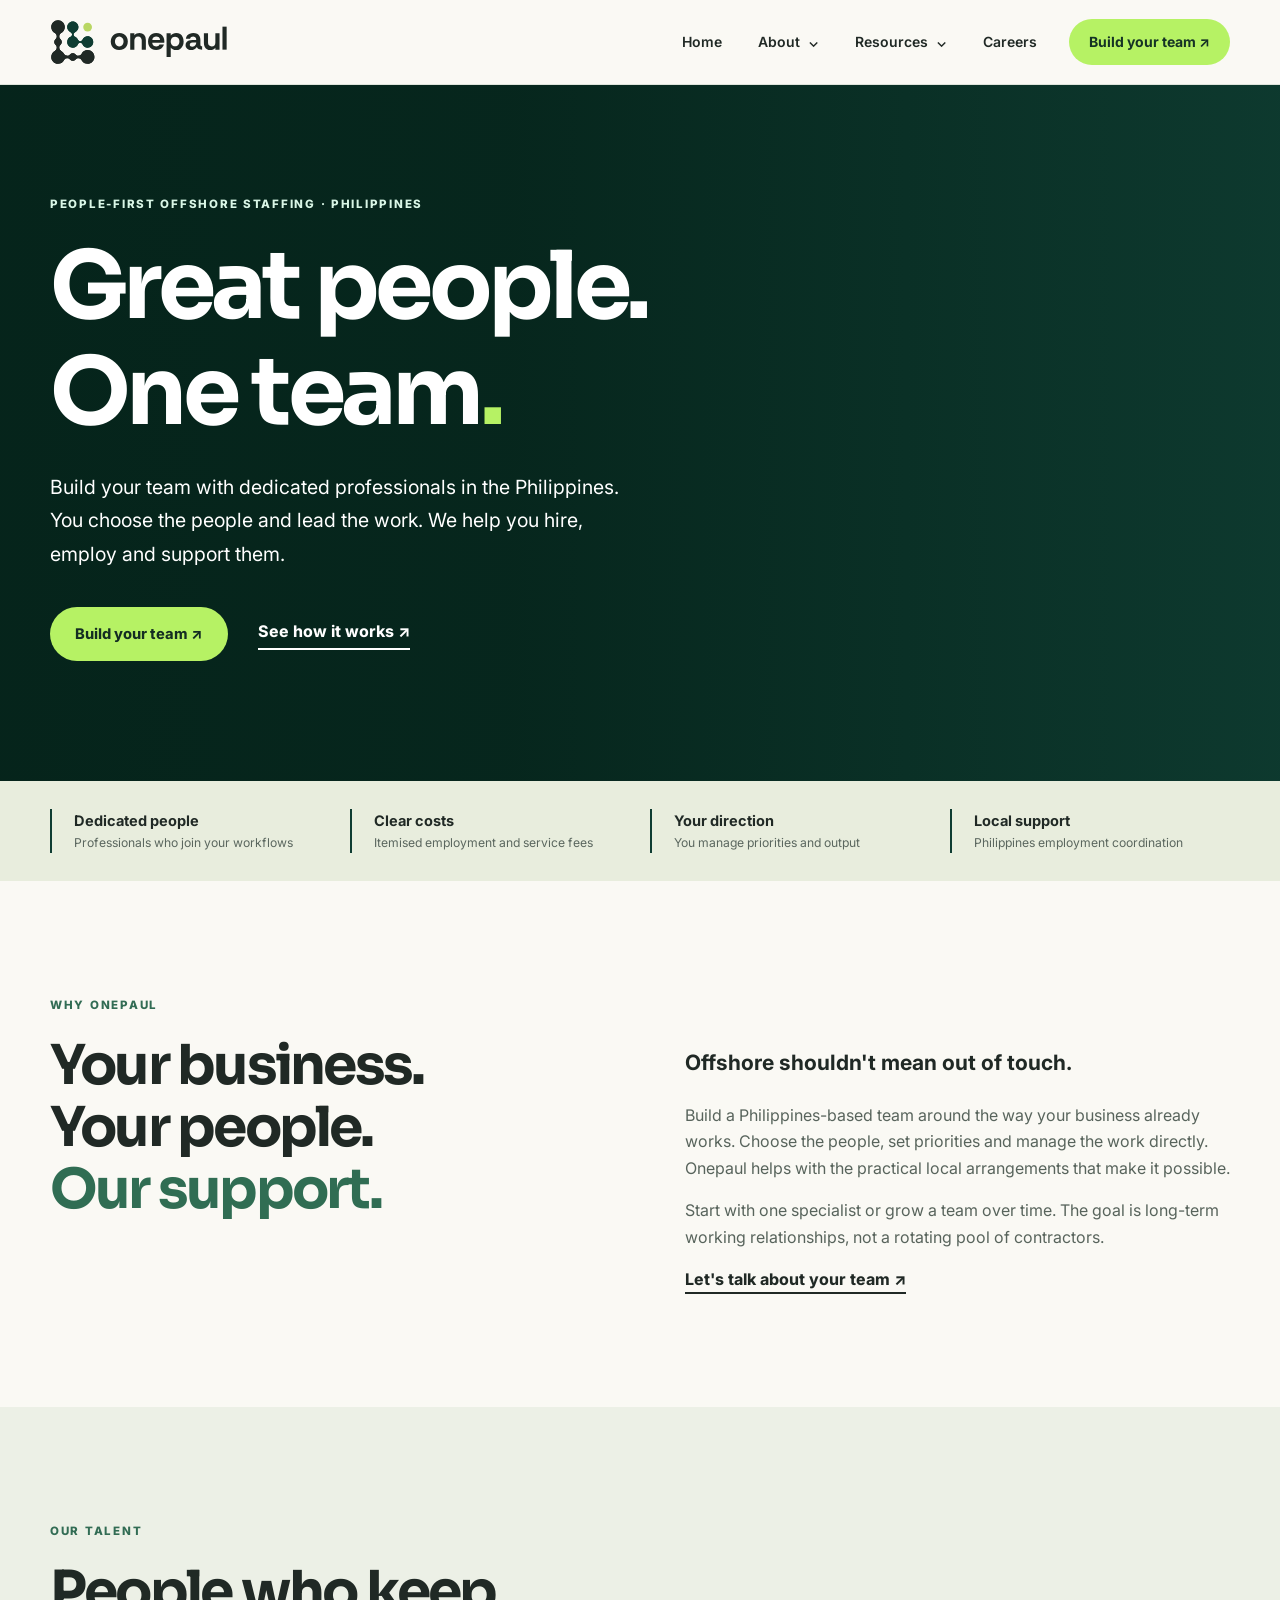
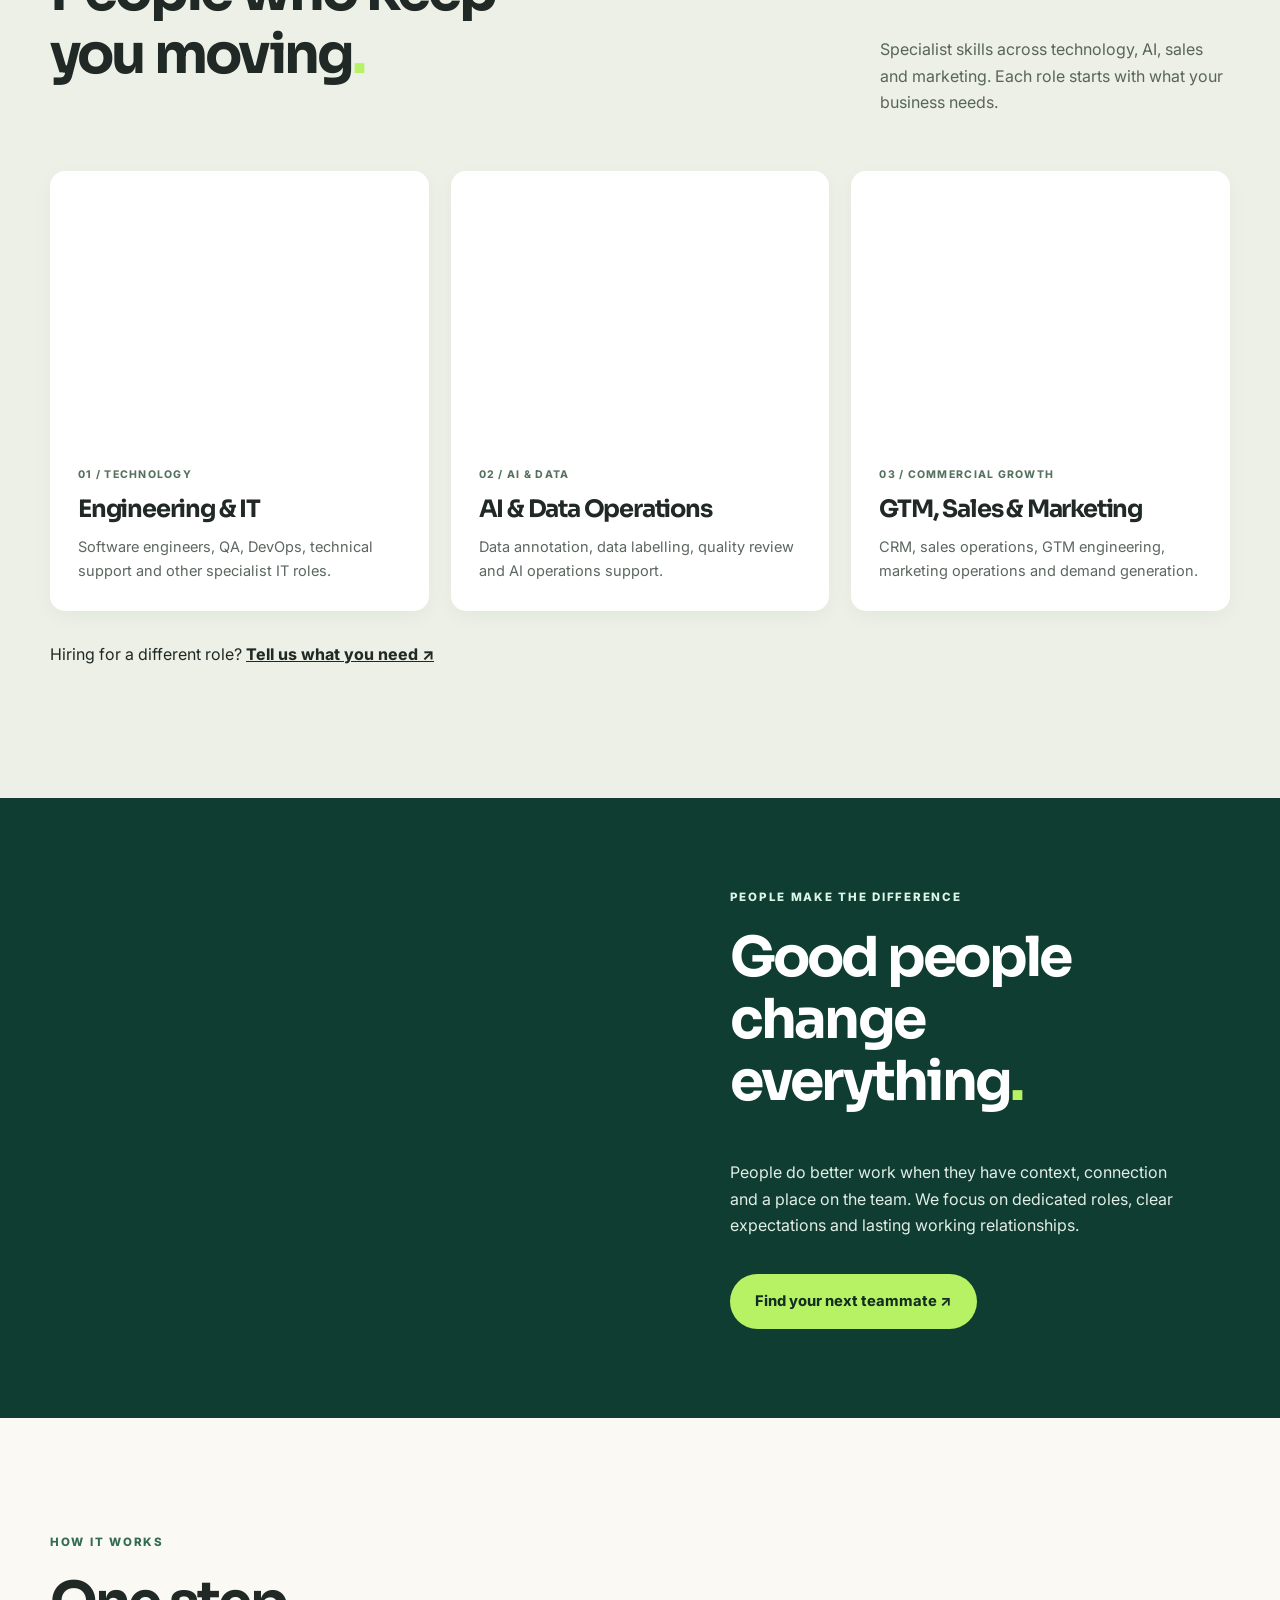
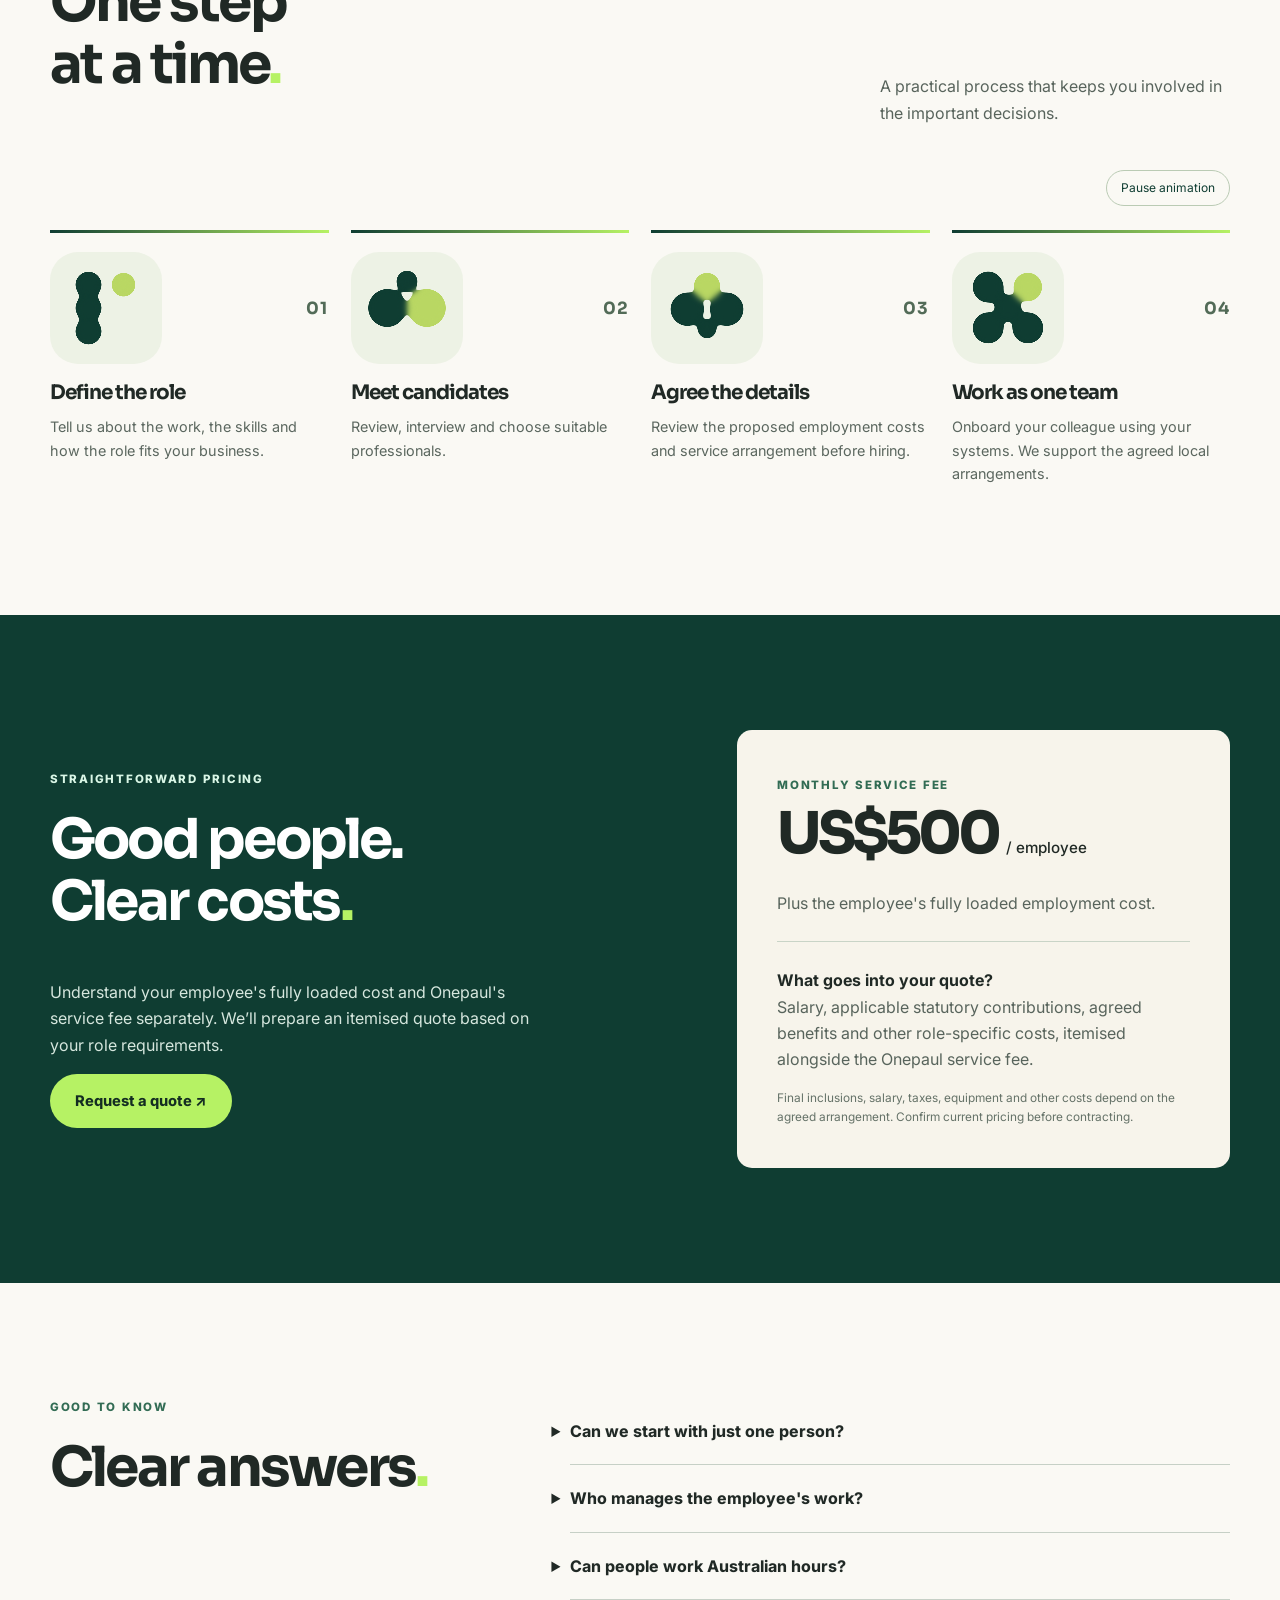
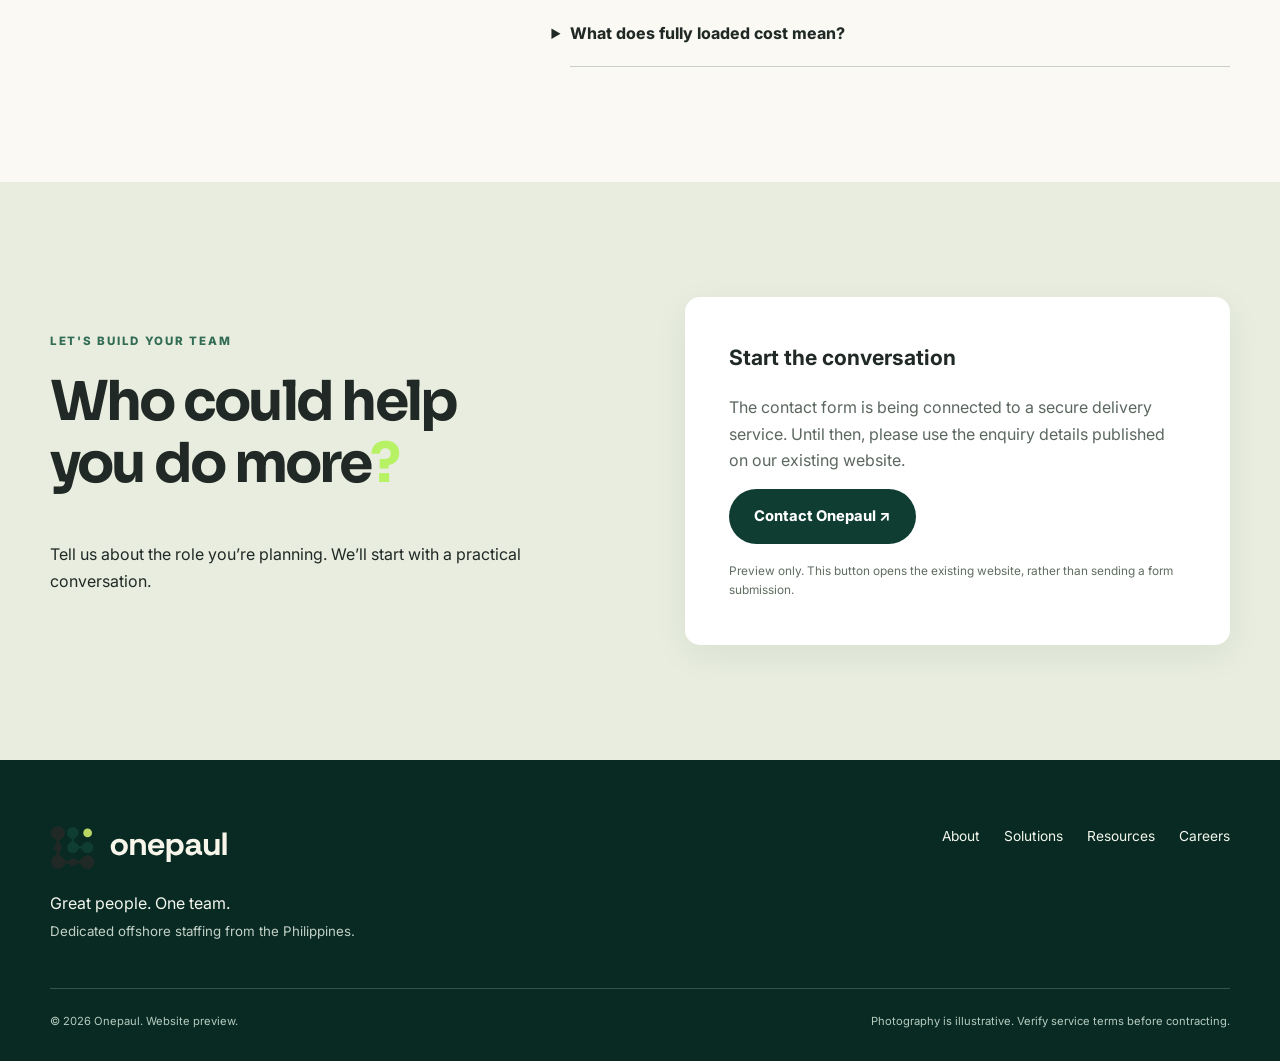
==== commit 6763f371: "Remove stock photography caption from homepage hero" ====
--- a/index.html
+++ b/index.html
@@ -15,7 +15,7 @@
 <body>
 <header class="op-header"><div class="shell op-bar"><a class="op-brand" href="/" aria-label="Onepaul home"><img src="/assets/logo.svg" alt="Onepaul" width="180" height="46"></a><button class="op-menu-toggle" type="button" aria-controls="op-navigation" aria-expanded="false"><span>Menu</span><span aria-hidden="true">☰</span></button><nav id="op-navigation" class="op-navigation" aria-label="Main navigation"><a class="op-top-link" href="/">Home</a><details class="op-dropdown"><summary>About <span aria-hidden="true">⌄</span></summary><div class="op-panel op-panel-about"><div><a href="/about/">About Onepaul</a><a href="/about/team/">Our Team</a><a href="/about/solutions/">Our Solutions</a><a href="/about/disciplines/">Our Disciplines</a></div><div><a class="op-industry-title" href="/about/industries/">Industries We Support</a><a href="/about/industries/technology-startups/">Technology &amp; Startups</a><a href="/about/industries/finance-accounting/">Finance &amp; Accounting</a><a href="/about/industries/health-insurance/">Health &amp; Insurance</a></div></div></details><details class="op-dropdown"><summary>Resources <span aria-hidden="true">⌄</span></summary><div class="op-panel op-panel-resources"><a href="/resources/">Resources Overview</a><a href="/resources/articles/">Articles &amp; Insights</a><a href="/resources/case-studies/">Case Studies</a><a href="/resources/team-builder/">Team Builder &amp; Calculator</a></div></details><a class="op-top-link" href="/careers/">Careers</a><a class="op-nav-action" href="/#contact">Build your team ↗</a></nav></div></header>
 <main id="top">
-<section class="hero"><div class="hero-photo" role="img" aria-label="Professionals collaborating around a laptop"></div><div class="hero-overlay"></div><div class="shell hero-inner"><div class="hero-copy"><p class="eyebrow light">PEOPLE-FIRST OFFSHORE STAFFING · PHILIPPINES</p><h1>Great people.<br>One team<span class="lime">.</span></h1><p>Build your team with dedicated professionals in the Philippines. You choose the people and lead the work. We help you hire, employ and support them.</p><div class="actions"><a class="button button-lime" href="#contact">Build your team ↗</a><a class="text-link hero-link" href="#process">See how it works ↗</a></div></div></div><small class="photo-disclosure">Concept stock photography. Not Onepaul employees.</small></section>
+<section class="hero"><div class="hero-photo" role="img" aria-label="Professionals collaborating around a laptop"></div><div class="hero-overlay"></div><div class="shell hero-inner"><div class="hero-copy"><p class="eyebrow light">PEOPLE-FIRST OFFSHORE STAFFING · PHILIPPINES</p><h1>Great people.<br>One team<span class="lime">.</span></h1><p>Build your team with dedicated professionals in the Philippines. You choose the people and lead the work. We help you hire, employ and support them.</p><div class="actions"><a class="button button-lime" href="#contact">Build your team ↗</a><a class="text-link hero-link" href="#process">See how it works ↗</a></div></div></div></section>
 <section class="promises"><div class="shell promises-inner"><div><strong>Dedicated people</strong><span>Professionals who join your workflows</span></div><div><strong>Clear costs</strong><span>Itemised employment and service fees</span></div><div><strong>Your direction</strong><span>You manage priorities and output</span></div><div><strong>Local support</strong><span>Philippines employment coordination</span></div></div></section>
 <section class="section" id="why"><div class="shell split"><div><p class="eyebrow">WHY ONEPAUL</p><h2>Your business.<br>Your people.<br><em>Our support.</em></h2></div><div class="body-copy"><p class="lead">Offshore shouldn't mean out of touch.</p><p>Build a Philippines-based team around the way your business already works. Choose the people, set priorities and manage the work directly. Onepaul helps with the practical local arrangements that make it possible.</p><p>Start with one specialist or grow a team over time. The goal is long-term working relationships, not a rotating pool of contractors.</p><a class="text-link" href="#contact">Let's talk about your team ↗</a></div></div></section>
 <section class="section talent" id="talent"><div class="shell"><div class="section-head"><div><p class="eyebrow">OUR TALENT</p><h2>People who keep<br>you moving<span class="lime">.</span></h2></div><p>Specialist skills across technology, AI, sales and marketing. Each role starts with what your business needs.</p></div><div class="cards">
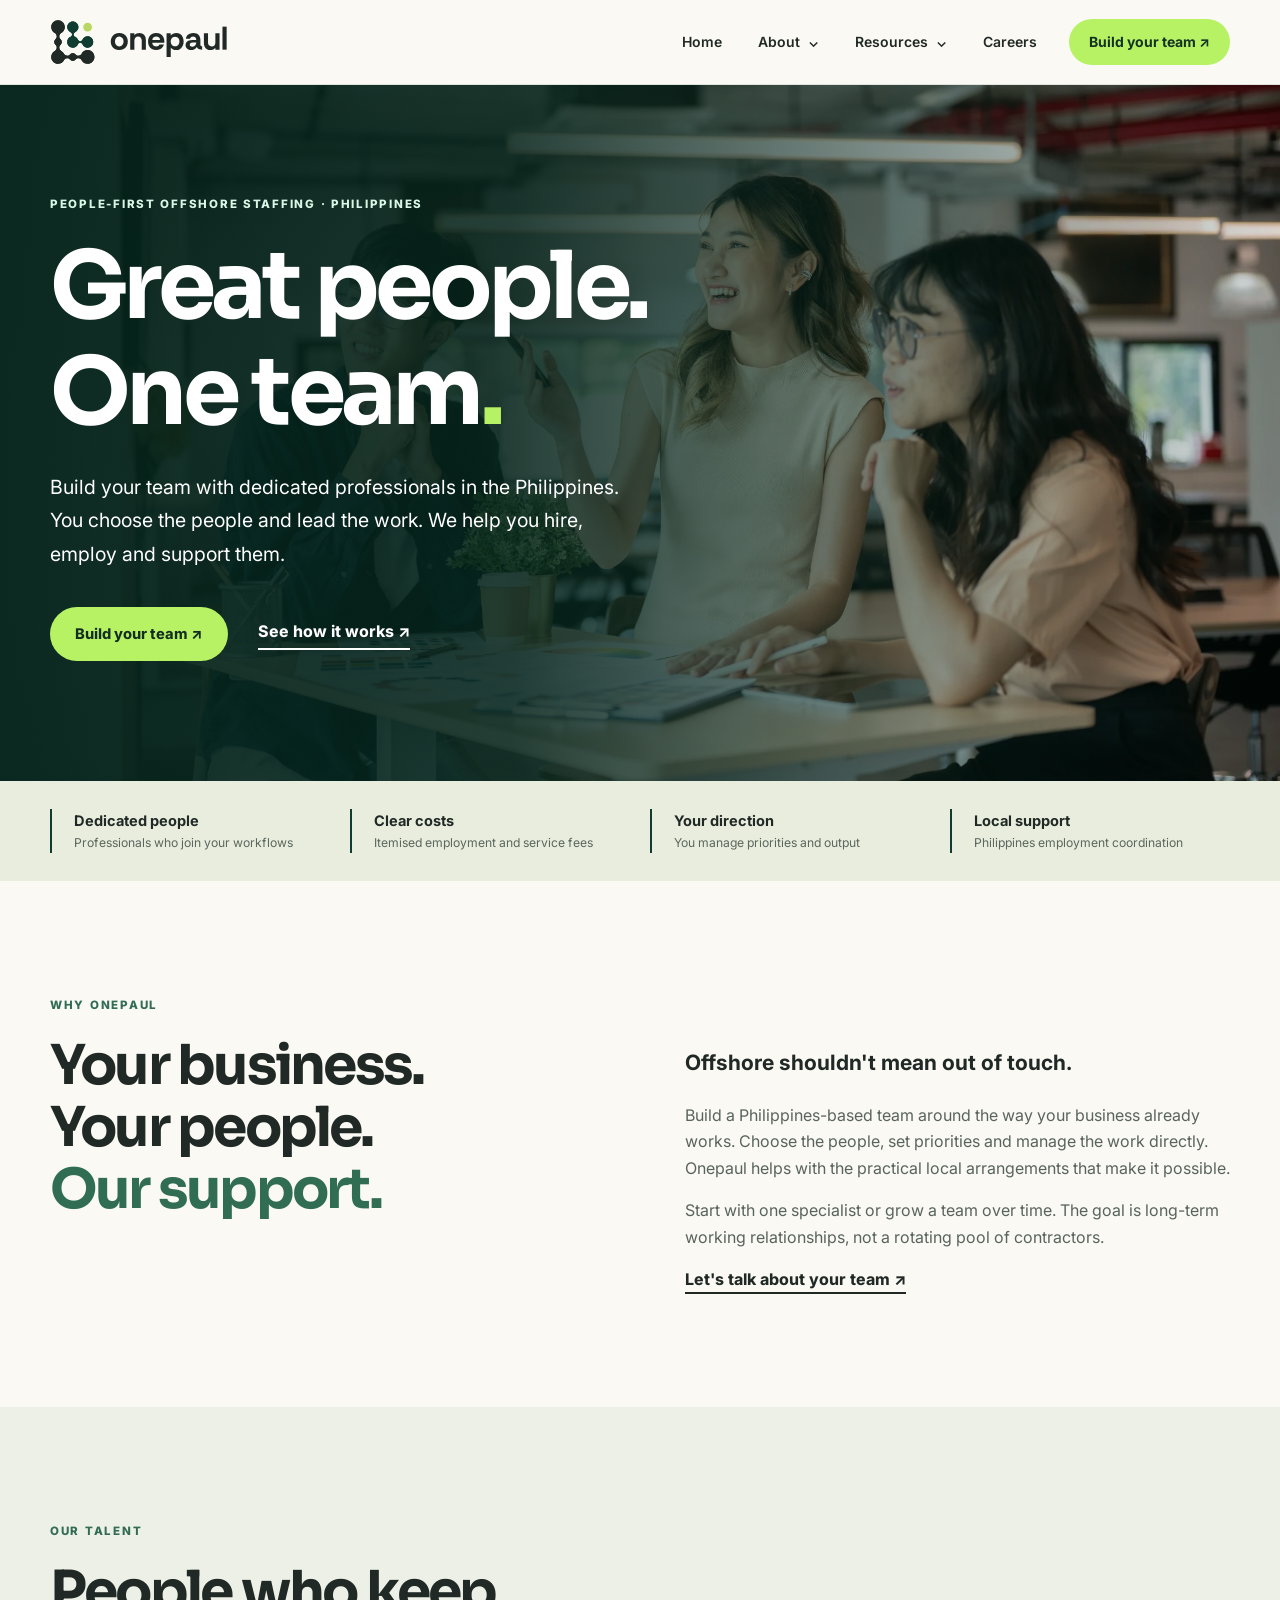
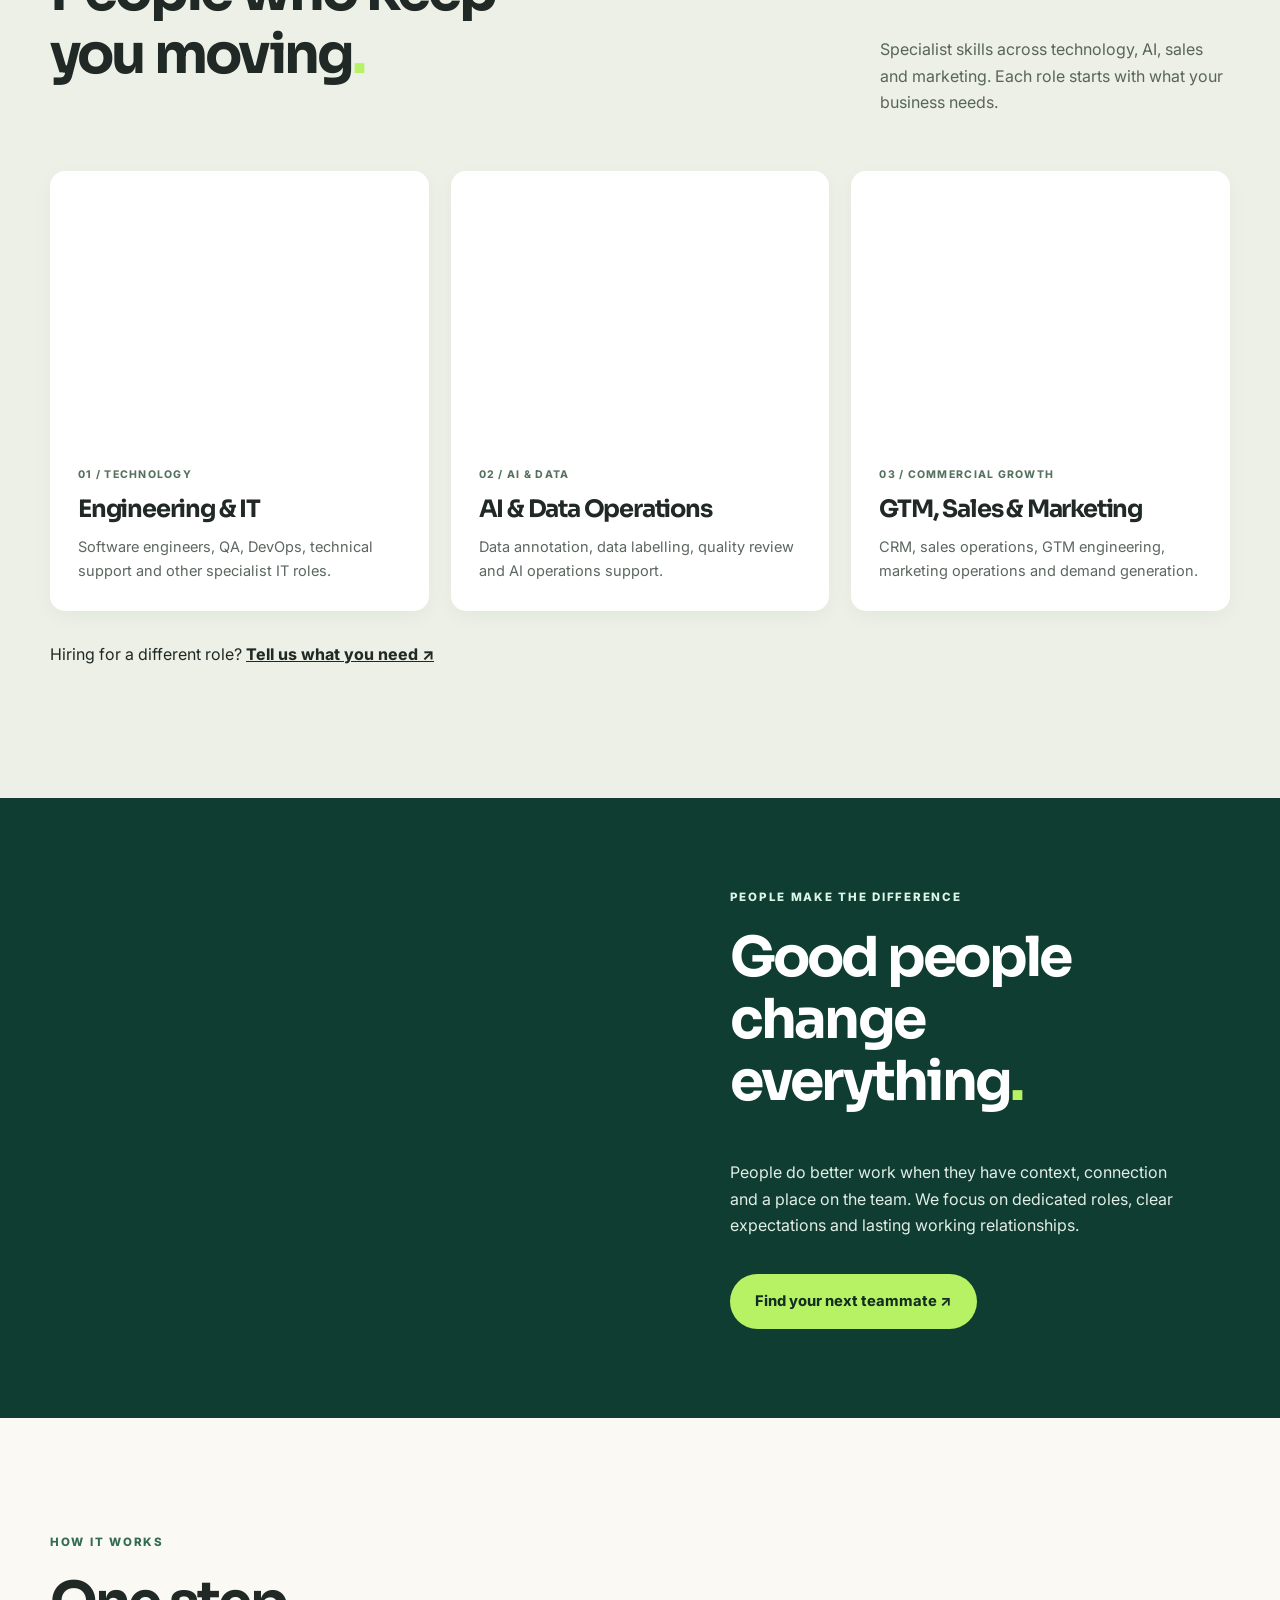
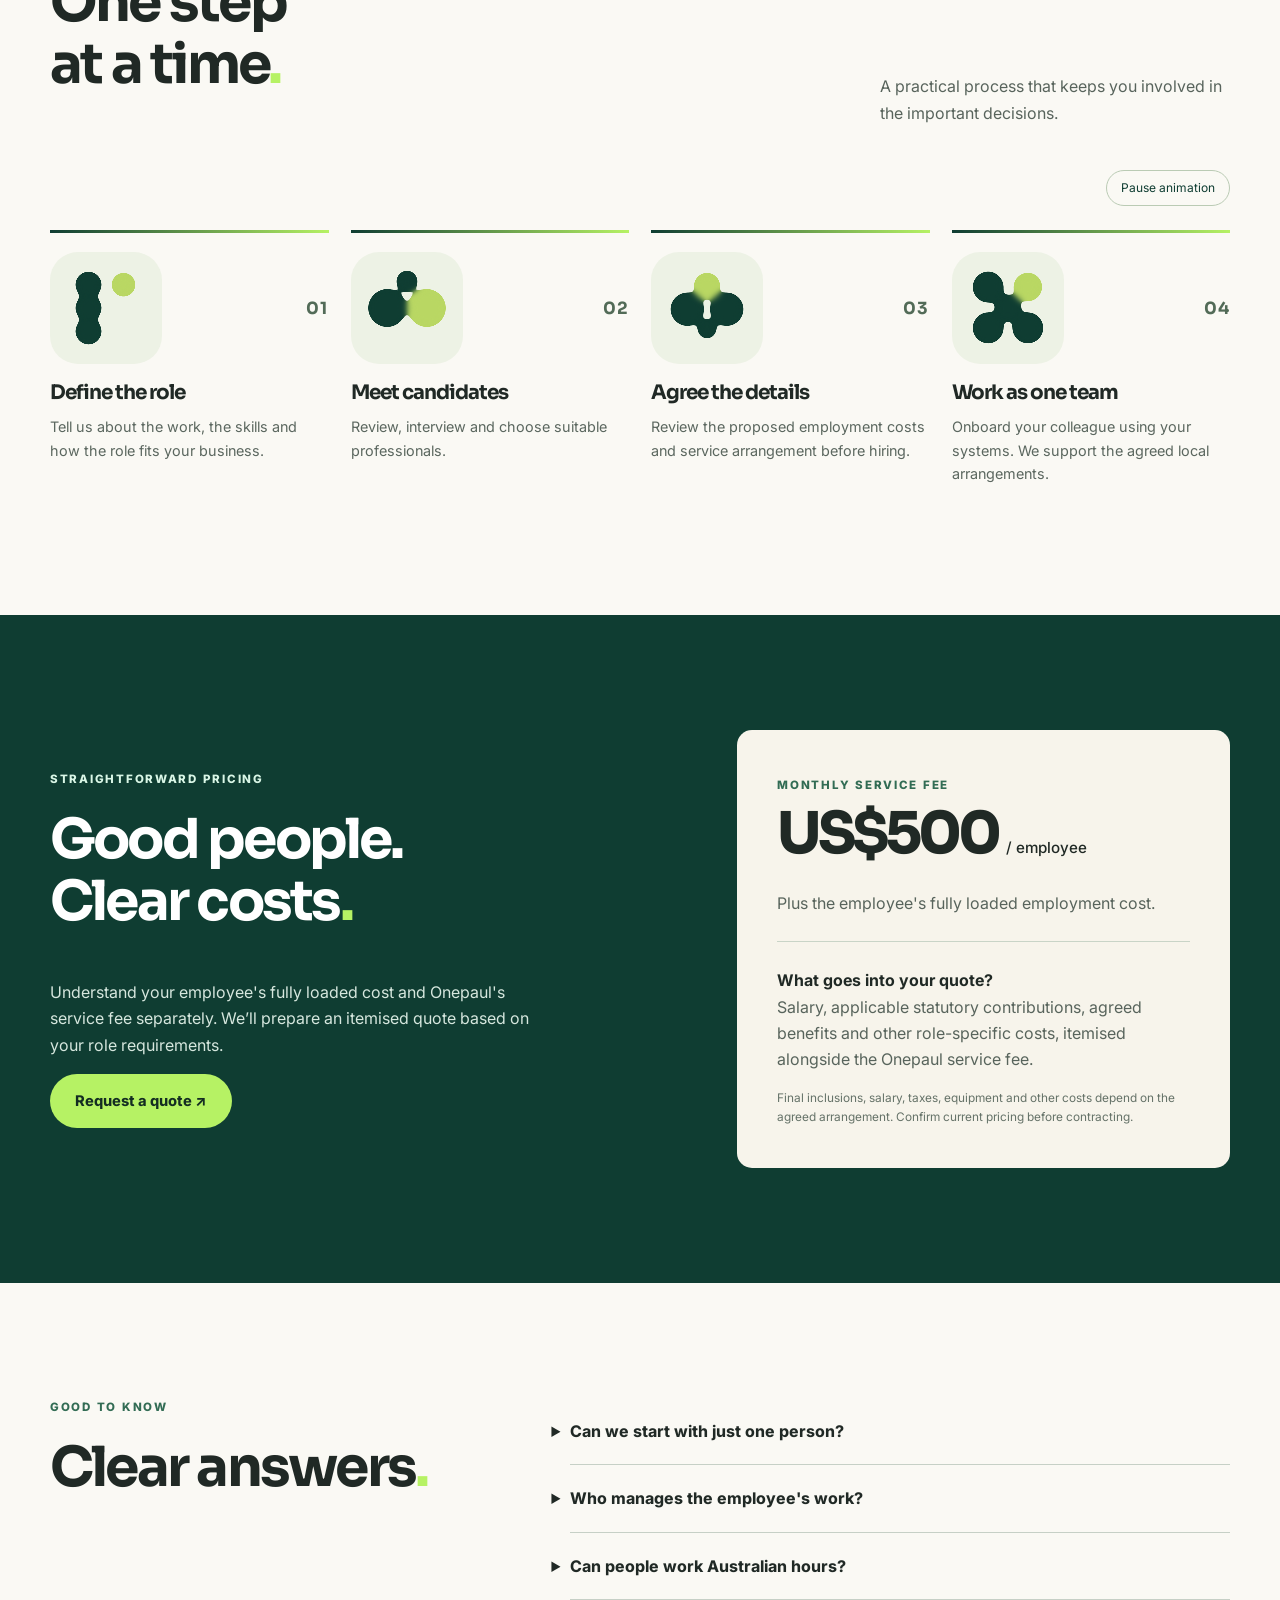
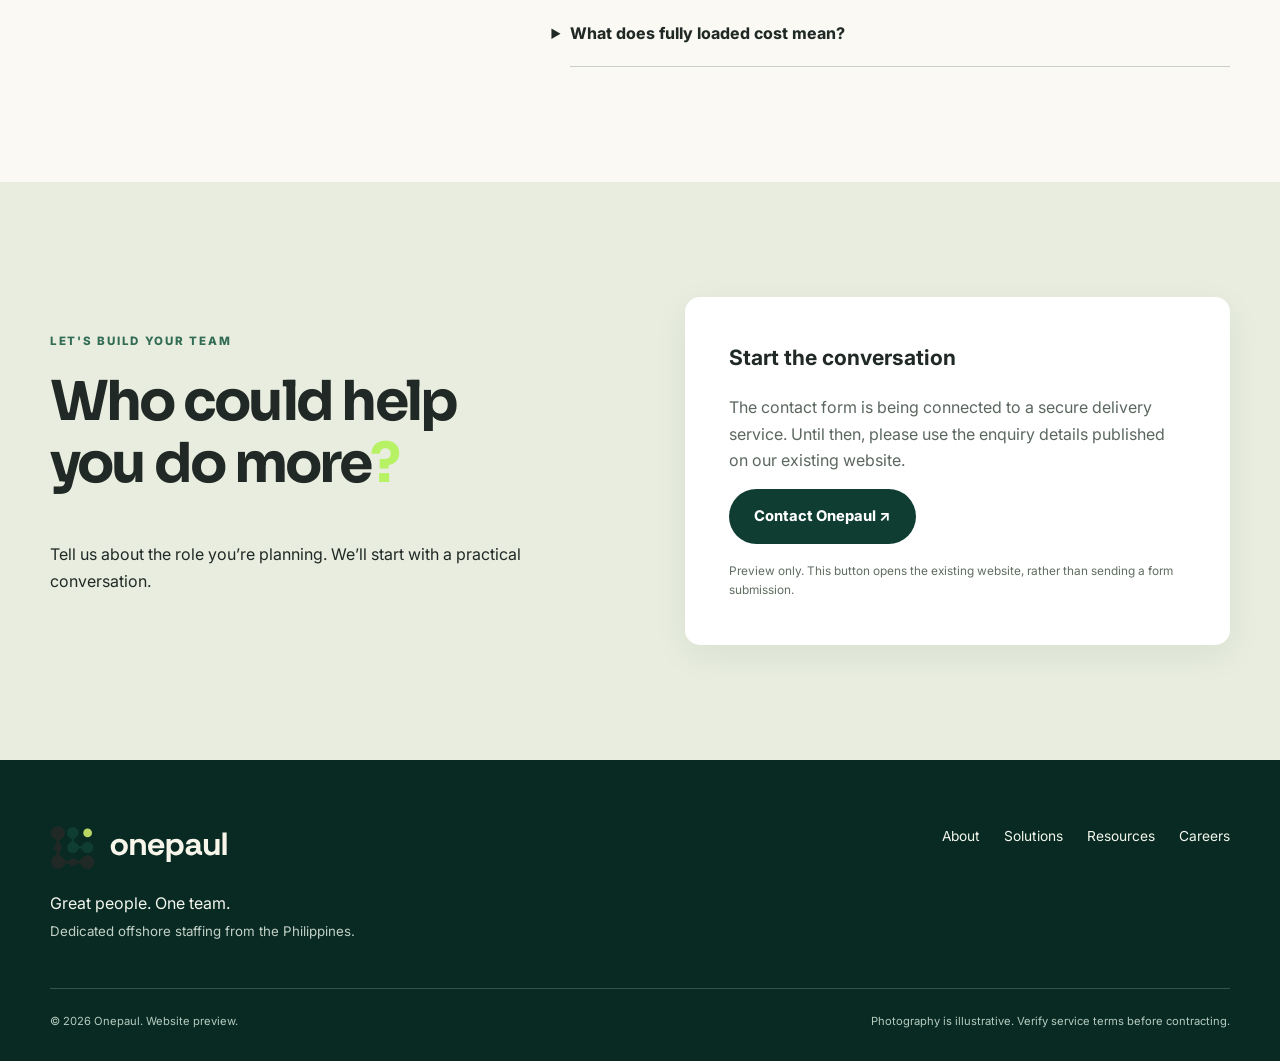
==== commit af993159: "Use supplied candid Envato team photo for homepage hero" ====
--- a/index.html
+++ b/index.html
@@ -10,12 +10,12 @@
 <link rel="icon" href="/assets/brandmark.svg" type="image/svg+xml">
 <link rel="preconnect" href="https://fonts.googleapis.com"><link rel="preconnect" href="https://fonts.gstatic.com" crossorigin>
 <link href="https://fonts.googleapis.com/css2?family=Inter:wght@400;500;600;700&family=Sora:wght@400;500;600;700;800&display=swap" rel="stylesheet">
-<link rel="stylesheet" href="/styles.css?v=20261122-liquid-loop-1"><link rel="stylesheet" href="/navigation.css?v=20261122-1">
+<link rel="stylesheet" href="/styles.css?v=20261122-candid-hero-1"><link rel="stylesheet" href="/navigation.css?v=20261122-1">
 </head>
 <body>
 <header class="op-header"><div class="shell op-bar"><a class="op-brand" href="/" aria-label="Onepaul home"><img src="/assets/logo.svg" alt="Onepaul" width="180" height="46"></a><button class="op-menu-toggle" type="button" aria-controls="op-navigation" aria-expanded="false"><span>Menu</span><span aria-hidden="true">☰</span></button><nav id="op-navigation" class="op-navigation" aria-label="Main navigation"><a class="op-top-link" href="/">Home</a><details class="op-dropdown"><summary>About <span aria-hidden="true">⌄</span></summary><div class="op-panel op-panel-about"><div><a href="/about/">About Onepaul</a><a href="/about/team/">Our Team</a><a href="/about/solutions/">Our Solutions</a><a href="/about/disciplines/">Our Disciplines</a></div><div><a class="op-industry-title" href="/about/industries/">Industries We Support</a><a href="/about/industries/technology-startups/">Technology &amp; Startups</a><a href="/about/industries/finance-accounting/">Finance &amp; Accounting</a><a href="/about/industries/health-insurance/">Health &amp; Insurance</a></div></div></details><details class="op-dropdown"><summary>Resources <span aria-hidden="true">⌄</span></summary><div class="op-panel op-panel-resources"><a href="/resources/">Resources Overview</a><a href="/resources/articles/">Articles &amp; Insights</a><a href="/resources/case-studies/">Case Studies</a><a href="/resources/team-builder/">Team Builder &amp; Calculator</a></div></details><a class="op-top-link" href="/careers/">Careers</a><a class="op-nav-action" href="/#contact">Build your team ↗</a></nav></div></header>
 <main id="top">
-<section class="hero"><div class="hero-photo" role="img" aria-label="Professionals collaborating around a laptop"></div><div class="hero-overlay"></div><div class="shell hero-inner"><div class="hero-copy"><p class="eyebrow light">PEOPLE-FIRST OFFSHORE STAFFING · PHILIPPINES</p><h1>Great people.<br>One team<span class="lime">.</span></h1><p>Build your team with dedicated professionals in the Philippines. You choose the people and lead the work. We help you hire, employ and support them.</p><div class="actions"><a class="button button-lime" href="#contact">Build your team ↗</a><a class="text-link hero-link" href="#process">See how it works ↗</a></div></div></div></section>
+<section class="hero"><div class="hero-photo" role="img" aria-label="Colleagues sharing a laugh during a collaborative discussion in an office"></div><div class="hero-overlay"></div><div class="shell hero-inner"><div class="hero-copy"><p class="eyebrow light">PEOPLE-FIRST OFFSHORE STAFFING · PHILIPPINES</p><h1>Great people.<br>One team<span class="lime">.</span></h1><p>Build your team with dedicated professionals in the Philippines. You choose the people and lead the work. We help you hire, employ and support them.</p><div class="actions"><a class="button button-lime" href="#contact">Build your team ↗</a><a class="text-link hero-link" href="#process">See how it works ↗</a></div></div></div></section>
 <section class="promises"><div class="shell promises-inner"><div><strong>Dedicated people</strong><span>Professionals who join your workflows</span></div><div><strong>Clear costs</strong><span>Itemised employment and service fees</span></div><div><strong>Your direction</strong><span>You manage priorities and output</span></div><div><strong>Local support</strong><span>Philippines employment coordination</span></div></div></section>
 <section class="section" id="why"><div class="shell split"><div><p class="eyebrow">WHY ONEPAUL</p><h2>Your business.<br>Your people.<br><em>Our support.</em></h2></div><div class="body-copy"><p class="lead">Offshore shouldn't mean out of touch.</p><p>Build a Philippines-based team around the way your business already works. Choose the people, set priorities and manage the work directly. Onepaul helps with the practical local arrangements that make it possible.</p><p>Start with one specialist or grow a team over time. The goal is long-term working relationships, not a rotating pool of contractors.</p><a class="text-link" href="#contact">Let's talk about your team ↗</a></div></div></section>
 <section class="section talent" id="talent"><div class="shell"><div class="section-head"><div><p class="eyebrow">OUR TALENT</p><h2>People who keep<br>you moving<span class="lime">.</span></h2></div><p>Specialist skills across technology, AI, sales and marketing. Each role starts with what your business needs.</p></div><div class="cards">
@@ -30,5 +30,5 @@
 <section class="section contact" id="contact"><div class="shell contact-grid"><div><p class="eyebrow">LET'S BUILD YOUR TEAM</p><h2>Who could help<br>you do more<span class="lime">?</span></h2><p>Tell us about the role you’re planning. We’ll start with a practical conversation.</p></div><div class="contact-card"><p class="lead">Start the conversation</p><p>The contact form is being connected to a secure delivery service. Until then, please use the enquiry details published on our existing website.</p><a class="button button-green" href="https://onepaul.net/" target="_blank" rel="noopener noreferrer">Contact Onepaul ↗</a><small>Preview only. This button opens the existing website, rather than sending a form submission.</small></div></div></section>
 </main>
 <footer><div class="shell footer-top"><div><a href="/"><img src="/assets/logo-white.svg" alt="Onepaul"></a><p>Great people. One team.</p><small>Dedicated offshore staffing from the Philippines.</small></div><div class="footer-links"><a href="/about/">About</a><a href="/about/solutions/">Solutions</a><a href="/resources/">Resources</a><a href="/careers/">Careers</a></div></div><div class="shell footer-bottom"><small>© 2026 Onepaul. Website preview.</small><small>Photography is illustrative. Verify service terms before contracting.</small></div></footer>
-<script src="/script.js?v=20261122-liquid-loop-1"></script>
+<script src="/script.js?v=20261122-candid-hero-1"></script>
 </body></html>
--- a/styles.css
+++ b/styles.css
@@ -1,4 +1,4 @@
-:root{--green:#0f3d32;--forest:#092f27;--lime:#b6f264;--cream:#f7f4eb;--ink:#202925;--muted:#5b675f;--white:#fff;--radius:18px}*{box-sizing:border-box}html{scroll-behavior:smooth}body{margin:0;background:var(--cream);color:var(--ink);font:16px/1.7 Inter,Arial,sans-serif}h1,h2,h3,p{margin-top:0}h1,h2,h3{font-family:Sora,Inter,sans-serif;line-height:1.13;letter-spacing:-.05em}h1{font-size:clamp(3.4rem,7.3vw,7rem)}h2{font-size:clamp(2.3rem,4.3vw,4.6rem)}h3{font-size:1.5rem}a{color:inherit}button,input,textarea{font:inherit}button,a{ -webkit-tap-highlight-color:transparent}a:focus-visible,button:focus-visible,summary:focus-visible{outline:3px solid #75b529;outline-offset:4px}.shell{width:min(1180px,calc(100% - 48px));margin:auto}.header{position:sticky;top:0;z-index:30;background:rgba(247,244,235,.97);border-bottom:1px solid #d9e1d8;backdrop-filter:blur(15px)}.nav{height:82px;display:flex;align-items:center;justify-content:space-between;gap:30px}.brand img{display:block;width:155px;height:auto}.nav nav{display:flex;align-items:center;gap:27px}.nav nav a{text-decoration:none;font-size:.87rem;font-weight:650}.nav nav a:hover,.footer-links a:hover{color:#5f8234}.nav-action{background:var(--lime);border-radius:99px;padding:11px 19px}.menu-btn{display:none;border:1px solid #bac8bc;background:transparent;border-radius:8px;padding:8px 12px}.hero{min-height:660px;position:relative;isolation:isolate;display:flex;align-items:center;background:var(--green);color:white}.hero-photo,.hero-overlay{position:absolute;inset:0;z-index:-1}.hero-photo{background:url('https://images.pexels.com/photos/7653580/pexels-photo-7653580.jpeg?auto=compress&cs=tinysrgb&w=1800') center 44%/cover no-repeat}.hero-overlay{background:linear-gradient(90deg,rgba(5,35,26,.96),rgba(5,35,26,.87) 40%,rgba(5,35,26,.15))}.hero-inner{padding:110px 0 120px}.hero-copy{max-width:730px}.hero h1{margin:16px 0 26px}.hero-copy>p:not(.eyebrow){font-size:1.22rem;line-height:1.7;max-width:580px}.eyebrow{font-weight:800;letter-spacing:.15em;font-size:.72rem;color:#326c54;margin-bottom:20px}.eyebrow.light{color:#d9f6e6}.lime{color:var(--lime)}.actions{display:flex;align-items:center;gap:30px;flex-wrap:wrap;margin-top:36px}.button{display:inline-block;padding:15px 25px;border-radius:99px;text-decoration:none;font-weight:750;font-size:.92rem;transition:transform .2s,background .2s}.button:hover{transform:translateY(-2px)}.button-lime{background:var(--lime);color:#142d22}.button-green{background:var(--green);color:white}.text-link{text-decoration:none;font-weight:750;border-bottom:2px solid currentColor;padding-bottom:3px}.hero-link{color:white}.photo-disclosure{position:absolute;bottom:14px;right:24px;color:#e5e8df;font-size:.7rem}.promises{background:#e8eddd}.promises-inner{display:grid;grid-template-columns:repeat(4,1fr);gap:20px;padding:28px 0}.promises-inner>div{display:flex;flex-direction:column;padding-left:22px;border-left:2px solid var(--green)}.promises strong{font-size:.91rem}.promises span{font-size:.76rem;color:var(--muted)}.section{padding:115px 0;scroll-margin-top:80px}.split{display:grid;grid-template-columns:1fr 1fr;gap:90px;align-items:start}.split em{font-style:normal;color:#306d53}.body-copy{padding-top:50px}.body-copy p,.section-head>p{color:#58645c}.lead{font-size:1.32rem!important;color:var(--ink)!important;font-weight:700}.section-head{display:flex;align-items:end;justify-content:space-between;gap:40px;margin-bottom:40px}.section-head>p{max-width:350px}.talent{background:#ecf0e6}.cards{display:grid;grid-template-columns:repeat(3,1fr);gap:22px}.talent-card{border-radius:15px;overflow:hidden;background:white;box-shadow:0 6px 20px #1b38220a}.talent-photo{height:260px;background-position:center;background-size:cover}.photo-tech{background-image:url('https://images.pexels.com/photos/3866432/pexels-photo-3866432.jpeg?auto=compress&cs=tinysrgb&w=800')}.photo-data{background-image:url('https://images.pexels.com/photos/8101573/pexels-photo-8101573.jpeg?auto=compress&cs=tinysrgb&w=800')}.photo-gtm{background-image:url('https://images.pexels.com/photos/7653580/pexels-photo-7653580.jpeg?auto=compress&cs=tinysrgb&w=800')}.talent-description{padding:28px}.talent-description span{font-size:.66rem;color:#55715e;letter-spacing:.12em;font-weight:750}.talent-description h3{margin:10px 0 12px}.talent-description p{color:var(--muted);margin-bottom:0;font-size:.91rem}.under-cards{margin-top:30px}.under-cards a{font-weight:750}.people-panel{display:grid;grid-template-columns:1fr 1fr;background:var(--green);color:white;min-height:520px}.people-image{background:url('https://images.pexels.com/photos/8101573/pexels-photo-8101573.jpeg?auto=compress&cs=tinysrgb&w=1300') center/cover}.people-message{padding:clamp(45px,7vw,100px);align-self:center}.people-message p:not(.eyebrow){max-width:540px;color:#e1ede5}.people-message .button{margin-top:20px}.steps{display:grid;grid-template-columns:repeat(4,1fr);gap:22px}.steps article{border-top:2px solid #174739;padding-top:20px}.steps b{color:#478068;font:700 1rem Sora}.steps h3{font-size:1.25rem;margin:22px 0 10px}.steps p{font-size:.9rem;color:var(--muted)}.pricing{background:var(--green);color:white}.pricing-grid{display:grid;grid-template-columns:1.1fr .9fr;gap:85px;align-items:center}.pricing-grid>div:first-child>p:not(.eyebrow){color:#d6e7de;max-width:490px}.price-card{border-radius:15px;background:var(--cream);color:var(--ink);padding:40px}.price-card .eyebrow{margin-bottom:10px}.amount{font:750 clamp(2.6rem,4.5vw,4rem) Sora;letter-spacing:-.07em;white-space:nowrap;margin-bottom:20px}.amount small{font:500 .95rem Inter;letter-spacing:0}.price-card hr{border:0;border-top:1px solid #c9d4c7;margin:25px 0}.price-card p{color:#58645c}.price-card>small{color:#657268;display:block;font-size:.74rem}.faq-grid{display:grid;grid-template-columns:.8fr 1.2fr;gap:80px}.faq-items details{border-bottom:1px solid #c6d0c6;padding:20px 0}.faq-items summary{cursor:pointer;font-weight:750;list-style-position:outside}.faq-items p{color:var(--muted);margin:15px 0 0}.contact{background:#e8eddf}.contact-grid{display:grid;grid-template-columns:1fr 1fr;gap:90px;align-items:center}.contact-card{padding:44px;background:white;border-radius:15px;box-shadow:0 10px 35px #133d2410}.contact-card p{color:var(--muted)}.contact-card .lead{margin-bottom:18px}.contact-card small{display:block;font-size:.74rem;margin-top:18px;color:#606d61}footer{background:#092a22;color:#f3f7ed;padding:65px 0 30px}.footer-top{display:flex;justify-content:space-between;gap:40px}.footer-top img{width:180px;height:auto;display:block;margin-bottom:20px}.footer-top p{margin-bottom:0}.footer-top small{color:#c2d0c7}.footer-links{display:flex;gap:24px;flex-wrap:wrap;align-content:flex-start}.footer-links a{text-decoration:none;font-size:.86rem}.footer-bottom{border-top:1px solid #335447;margin-top:45px;padding-top:23px;display:flex;justify-content:space-between;gap:30px;color:#b5cbbf}.footer-bottom small{max-width:480px;font-size:.7rem}@media(max-width:980px){.nav nav{gap:13px}.nav nav a{font-size:.75rem}.split,.pricing-grid,.contact-grid{gap:45px}.section{padding:80px 0}.talent-photo{height:195px}}@media(max-width:720px){.shell{width:min(100% - 36px,1180px)}.nav{height:72px}.brand img{width:130px}.menu-btn{display:block}.nav nav{display:none;position:absolute;top:72px;left:0;right:0;padding:20px;background:var(--cream);box-shadow:0 10px 20px #0002;flex-direction:column;align-items:stretch;gap:0}.nav nav.open{display:flex}.nav nav a{font-size:.98rem;padding:11px}.nav-action{text-align:center;margin-top:8px}.hero{min-height:560px}.hero-inner{padding:75px 0 95px}.hero-overlay{background:linear-gradient(90deg,rgba(5,35,26,.94),rgba(5,35,26,.52))}.hero-copy>p:not(.eyebrow){font-size:1.06rem}.hero h1{font-size:clamp(3.25rem,12vw,5rem)}.photo-disclosure{left:18px;right:18px}.promises-inner{grid-template-columns:1fr 1fr}.split,.pricing-grid,.faq-grid,.contact-grid{grid-template-columns:1fr;gap:25px}.body-copy{padding:0}.section-head{display:block}.cards{grid-template-columns:1fr}.talent-photo{height:280px}.people-panel{grid-template-columns:1fr}.people-image{height:330px}.people-message{padding:48px 28px}.steps{grid-template-columns:1fr 1fr}.footer-top,.footer-bottom{display:block}.footer-links{margin-top:30px}.footer-bottom small{display:block;margin:10px 0}.amount{white-space:normal}}@media(max-width:430px){.steps,.promises-inner{grid-template-columns:1fr}.hero h1{font-size:3.2rem}.section{padding:65px 0}.price-card{padding:26px}.talent-photo{height:230px}}@media(prefers-reduced-motion:reduce){html{scroll-behavior:auto}*{transition:none!important}}
+:root{--green:#0f3d32;--forest:#092f27;--lime:#b6f264;--cream:#f7f4eb;--ink:#202925;--muted:#5b675f;--white:#fff;--radius:18px}*{box-sizing:border-box}html{scroll-behavior:smooth}body{margin:0;background:var(--cream);color:var(--ink);font:16px/1.7 Inter,Arial,sans-serif}h1,h2,h3,p{margin-top:0}h1,h2,h3{font-family:Sora,Inter,sans-serif;line-height:1.13;letter-spacing:-.05em}h1{font-size:clamp(3.4rem,7.3vw,7rem)}h2{font-size:clamp(2.3rem,4.3vw,4.6rem)}h3{font-size:1.5rem}a{color:inherit}button,input,textarea{font:inherit}button,a{ -webkit-tap-highlight-color:transparent}a:focus-visible,button:focus-visible,summary:focus-visible{outline:3px solid #75b529;outline-offset:4px}.shell{width:min(1180px,calc(100% - 48px));margin:auto}.header{position:sticky;top:0;z-index:30;background:rgba(247,244,235,.97);border-bottom:1px solid #d9e1d8;backdrop-filter:blur(15px)}.nav{height:82px;display:flex;align-items:center;justify-content:space-between;gap:30px}.brand img{display:block;width:155px;height:auto}.nav nav{display:flex;align-items:center;gap:27px}.nav nav a{text-decoration:none;font-size:.87rem;font-weight:650}.nav nav a:hover,.footer-links a:hover{color:#5f8234}.nav-action{background:var(--lime);border-radius:99px;padding:11px 19px}.menu-btn{display:none;border:1px solid #bac8bc;background:transparent;border-radius:8px;padding:8px 12px}.hero{min-height:660px;position:relative;isolation:isolate;display:flex;align-items:center;background:var(--green);color:white}.hero-photo,.hero-overlay{position:absolute;inset:0;z-index:-1}.hero-photo{background:url('/assets/startup-team.webp') center 40%/cover no-repeat}.hero-overlay{background:linear-gradient(90deg,rgba(5,35,26,.96),rgba(5,35,26,.87) 40%,rgba(5,35,26,.15))}.hero-inner{padding:110px 0 120px}.hero-copy{max-width:730px}.hero h1{margin:16px 0 26px}.hero-copy>p:not(.eyebrow){font-size:1.22rem;line-height:1.7;max-width:580px}.eyebrow{font-weight:800;letter-spacing:.15em;font-size:.72rem;color:#326c54;margin-bottom:20px}.eyebrow.light{color:#d9f6e6}.lime{color:var(--lime)}.actions{display:flex;align-items:center;gap:30px;flex-wrap:wrap;margin-top:36px}.button{display:inline-block;padding:15px 25px;border-radius:99px;text-decoration:none;font-weight:750;font-size:.92rem;transition:transform .2s,background .2s}.button:hover{transform:translateY(-2px)}.button-lime{background:var(--lime);color:#142d22}.button-green{background:var(--green);color:white}.text-link{text-decoration:none;font-weight:750;border-bottom:2px solid currentColor;padding-bottom:3px}.hero-link{color:white}.photo-disclosure{position:absolute;bottom:14px;right:24px;color:#e5e8df;font-size:.7rem}.promises{background:#e8eddd}.promises-inner{display:grid;grid-template-columns:repeat(4,1fr);gap:20px;padding:28px 0}.promises-inner>div{display:flex;flex-direction:column;padding-left:22px;border-left:2px solid var(--green)}.promises strong{font-size:.91rem}.promises span{font-size:.76rem;color:var(--muted)}.section{padding:115px 0;scroll-margin-top:80px}.split{display:grid;grid-template-columns:1fr 1fr;gap:90px;align-items:start}.split em{font-style:normal;color:#306d53}.body-copy{padding-top:50px}.body-copy p,.section-head>p{color:#58645c}.lead{font-size:1.32rem!important;color:var(--ink)!important;font-weight:700}.section-head{display:flex;align-items:end;justify-content:space-between;gap:40px;margin-bottom:40px}.section-head>p{max-width:350px}.talent{background:#ecf0e6}.cards{display:grid;grid-template-columns:repeat(3,1fr);gap:22px}.talent-card{border-radius:15px;overflow:hidden;background:white;box-shadow:0 6px 20px #1b38220a}.talent-photo{height:260px;background-position:center;background-size:cover}.photo-tech{background-image:url('https://images.pexels.com/photos/3866432/pexels-photo-3866432.jpeg?auto=compress&cs=tinysrgb&w=800')}.photo-data{background-image:url('https://images.pexels.com/photos/8101573/pexels-photo-8101573.jpeg?auto=compress&cs=tinysrgb&w=800')}.photo-gtm{background-image:url('https://images.pexels.com/photos/7653580/pexels-photo-7653580.jpeg?auto=compress&cs=tinysrgb&w=800')}.talent-description{padding:28px}.talent-description span{font-size:.66rem;color:#55715e;letter-spacing:.12em;font-weight:750}.talent-description h3{margin:10px 0 12px}.talent-description p{color:var(--muted);margin-bottom:0;font-size:.91rem}.under-cards{margin-top:30px}.under-cards a{font-weight:750}.people-panel{display:grid;grid-template-columns:1fr 1fr;background:var(--green);color:white;min-height:520px}.people-image{background:url('https://images.pexels.com/photos/8101573/pexels-photo-8101573.jpeg?auto=compress&cs=tinysrgb&w=1300') center/cover}.people-message{padding:clamp(45px,7vw,100px);align-self:center}.people-message p:not(.eyebrow){max-width:540px;color:#e1ede5}.people-message .button{margin-top:20px}.steps{display:grid;grid-template-columns:repeat(4,1fr);gap:22px}.steps article{border-top:2px solid #174739;padding-top:20px}.steps b{color:#478068;font:700 1rem Sora}.steps h3{font-size:1.25rem;margin:22px 0 10px}.steps p{font-size:.9rem;color:var(--muted)}.pricing{background:var(--green);color:white}.pricing-grid{display:grid;grid-template-columns:1.1fr .9fr;gap:85px;align-items:center}.pricing-grid>div:first-child>p:not(.eyebrow){color:#d6e7de;max-width:490px}.price-card{border-radius:15px;background:var(--cream);color:var(--ink);padding:40px}.price-card .eyebrow{margin-bottom:10px}.amount{font:750 clamp(2.6rem,4.5vw,4rem) Sora;letter-spacing:-.07em;white-space:nowrap;margin-bottom:20px}.amount small{font:500 .95rem Inter;letter-spacing:0}.price-card hr{border:0;border-top:1px solid #c9d4c7;margin:25px 0}.price-card p{color:#58645c}.price-card>small{color:#657268;display:block;font-size:.74rem}.faq-grid{display:grid;grid-template-columns:.8fr 1.2fr;gap:80px}.faq-items details{border-bottom:1px solid #c6d0c6;padding:20px 0}.faq-items summary{cursor:pointer;font-weight:750;list-style-position:outside}.faq-items p{color:var(--muted);margin:15px 0 0}.contact{background:#e8eddf}.contact-grid{display:grid;grid-template-columns:1fr 1fr;gap:90px;align-items:center}.contact-card{padding:44px;background:white;border-radius:15px;box-shadow:0 10px 35px #133d2410}.contact-card p{color:var(--muted)}.contact-card .lead{margin-bottom:18px}.contact-card small{display:block;font-size:.74rem;margin-top:18px;color:#606d61}footer{background:#092a22;color:#f3f7ed;padding:65px 0 30px}.footer-top{display:flex;justify-content:space-between;gap:40px}.footer-top img{width:180px;height:auto;display:block;margin-bottom:20px}.footer-top p{margin-bottom:0}.footer-top small{color:#c2d0c7}.footer-links{display:flex;gap:24px;flex-wrap:wrap;align-content:flex-start}.footer-links a{text-decoration:none;font-size:.86rem}.footer-bottom{border-top:1px solid #335447;margin-top:45px;padding-top:23px;display:flex;justify-content:space-between;gap:30px;color:#b5cbbf}.footer-bottom small{max-width:480px;font-size:.7rem}@media(max-width:980px){.nav nav{gap:13px}.nav nav a{font-size:.75rem}.split,.pricing-grid,.contact-grid{gap:45px}.section{padding:80px 0}.talent-photo{height:195px}}@media(max-width:720px){.shell{width:min(100% - 36px,1180px)}.nav{height:72px}.brand img{width:130px}.menu-btn{display:block}.nav nav{display:none;position:absolute;top:72px;left:0;right:0;padding:20px;background:var(--cream);box-shadow:0 10px 20px #0002;flex-direction:column;align-items:stretch;gap:0}.nav nav.open{display:flex}.nav nav a{font-size:.98rem;padding:11px}.nav-action{text-align:center;margin-top:8px}.hero{min-height:560px}.hero-inner{padding:75px 0 95px}.hero-overlay{background:linear-gradient(90deg,rgba(5,35,26,.94),rgba(5,35,26,.52))}.hero-copy>p:not(.eyebrow){font-size:1.06rem}.hero h1{font-size:clamp(3.25rem,12vw,5rem)}.photo-disclosure{left:18px;right:18px}.promises-inner{grid-template-columns:1fr 1fr}.split,.pricing-grid,.faq-grid,.contact-grid{grid-template-columns:1fr;gap:25px}.body-copy{padding:0}.section-head{display:block}.cards{grid-template-columns:1fr}.talent-photo{height:280px}.people-panel{grid-template-columns:1fr}.people-image{height:330px}.people-message{padding:48px 28px}.steps{grid-template-columns:1fr 1fr}.footer-top,.footer-bottom{display:block}.footer-links{margin-top:30px}.footer-bottom small{display:block;margin:10px 0}.amount{white-space:normal}}@media(max-width:430px){.steps,.promises-inner{grid-template-columns:1fr}.hero h1{font-size:3.2rem}.section{padding:65px 0}.price-card{padding:26px}.talent-photo{height:230px}}@media(prefers-reduced-motion:reduce){html{scroll-behavior:auto}*{transition:none!important}}
 /* Multi-page navigation and editorial page system */
 .nav-dropdown{position:relative;display:flex;align-items:center;gap:2px}.submenu-toggle{border:0;background:transparent;color:var(--green);font-size:1.1rem;line-height:1;padding:7px;cursor:pointer}.submenu{display:none;position:absolute;top:100%;left:-18px;min-width:250px;padding:12px;border-radius:12px;background:#fff;box-shadow:0 16px 40px #071f1a2b;max-height:min(70vh,580px);overflow:auto;z-index:50}.nav-dropdown:hover .submenu,.nav-dropdown:focus-within .submenu,.nav-dropdown.is-open .submenu{display:block}.nav .submenu a{display:block;padding:8px 11px;font-size:.82rem;text-decoration:none;border-radius:6px;white-space:normal}.nav .submenu a:hover,.nav .submenu a:focus{background:#edf4e8;color:var(--forest)}.nav .submenu a.subitem{padding-left:25px;color:#57695e;font-size:.78rem}.subhero{background:var(--green);color:white;padding:105px 0 110px}.subhero h1{font-size:clamp(2.7rem,6.3vw,6.1rem);margin:0 0 27px;max-width:930px}.subhero p:not(.eyebrow){font-size:1.18rem;max-width:680px;color:#e2eee5}.sub-section{padding:75px 0}.editorial{max-width:820px}.editorial h2{max-width:820px}.editorial>p:not(.eyebrow){font-size:1.12rem;color:#54635a;max-width:740px}.link-grid{display:grid;grid-template-columns:repeat(2,minmax(0,1fr));gap:22px}.link-card{display:block;text-decoration:none;background:#fff;border:1px solid #d7dfd4;border-radius:18px;padding:35px;min-height:180px;transition:transform .18s,box-shadow .18s}.link-card:hover{transform:translateY(-3px);box-shadow:0 10px 25px #17382713}.link-card h3{margin:0 0 14px}.link-card p{margin:0;color:#58665d}.page-cta{padding:85px 0;background:var(--forest);color:white}.page-cta h2{margin:0 0 23px}.page-cta p{color:#cfe2d6;font-size:1.08rem}.light-panel{background:#e7eddf}.feature-article{padding:36px 0;border-bottom:1px solid #c8d4c8;max-width:820px}.feature-article p:not(.eyebrow){max-width:710px;color:#536158}.calculator-layout{display:grid;grid-template-columns:.9fr 1.1fr;gap:70px;align-items:start}.calculator-layout>div>p:not(.eyebrow){color:#536158;max-width:440px}.calc-card{padding:40px;border-radius:18px;background:white;box-shadow:0 10px 30px #183b2510}.calc-card label{display:block;font-weight:700;margin-top:18px;margin-bottom:6px;font-size:.9rem}.calc-card input{width:100%;padding:12px 14px;background:#fafcf9;border:1px solid #afc0b2;border-radius:9px;color:var(--ink)}.calc-card small,.small-print{display:block;font-size:.76rem;color:#647167;line-height:1.55;margin:7px 0 0}.calc-result{background:#eaf2df;border-radius:12px;padding:25px;margin:28px 0}.calc-result span{font-size:.82rem;display:block;font-weight:700}.calc-result strong{display:block;font-family:Sora;font-size:clamp(2rem,3.5vw,3rem);letter-spacing:-.05em;line-height:1.3;margin:8px 0}.calc-result p{font-size:.82rem;line-height:1.6;margin:0;color:#435547}.calc-card button{cursor:pointer;border:0}.nav nav{gap:20px}
 @media(max-width:900px){.calculator-layout{gap:30px}.nav nav{gap:9px}.nav nav>a,.nav-dropdown>a{font-size:.76rem}}
@@ -169,3 +169,6 @@
 #process .process-motion-toggle:hover{background:#e8f0dd}
 @media(prefers-reduced-motion:reduce){#process .process-controls{display:none}}
 @media print{#process .process-controls{display:none}}
+
+/* Keep the candid team in focus on smaller screens. */
+@media(max-width:720px){.hero-photo{background-position:60% center}}
